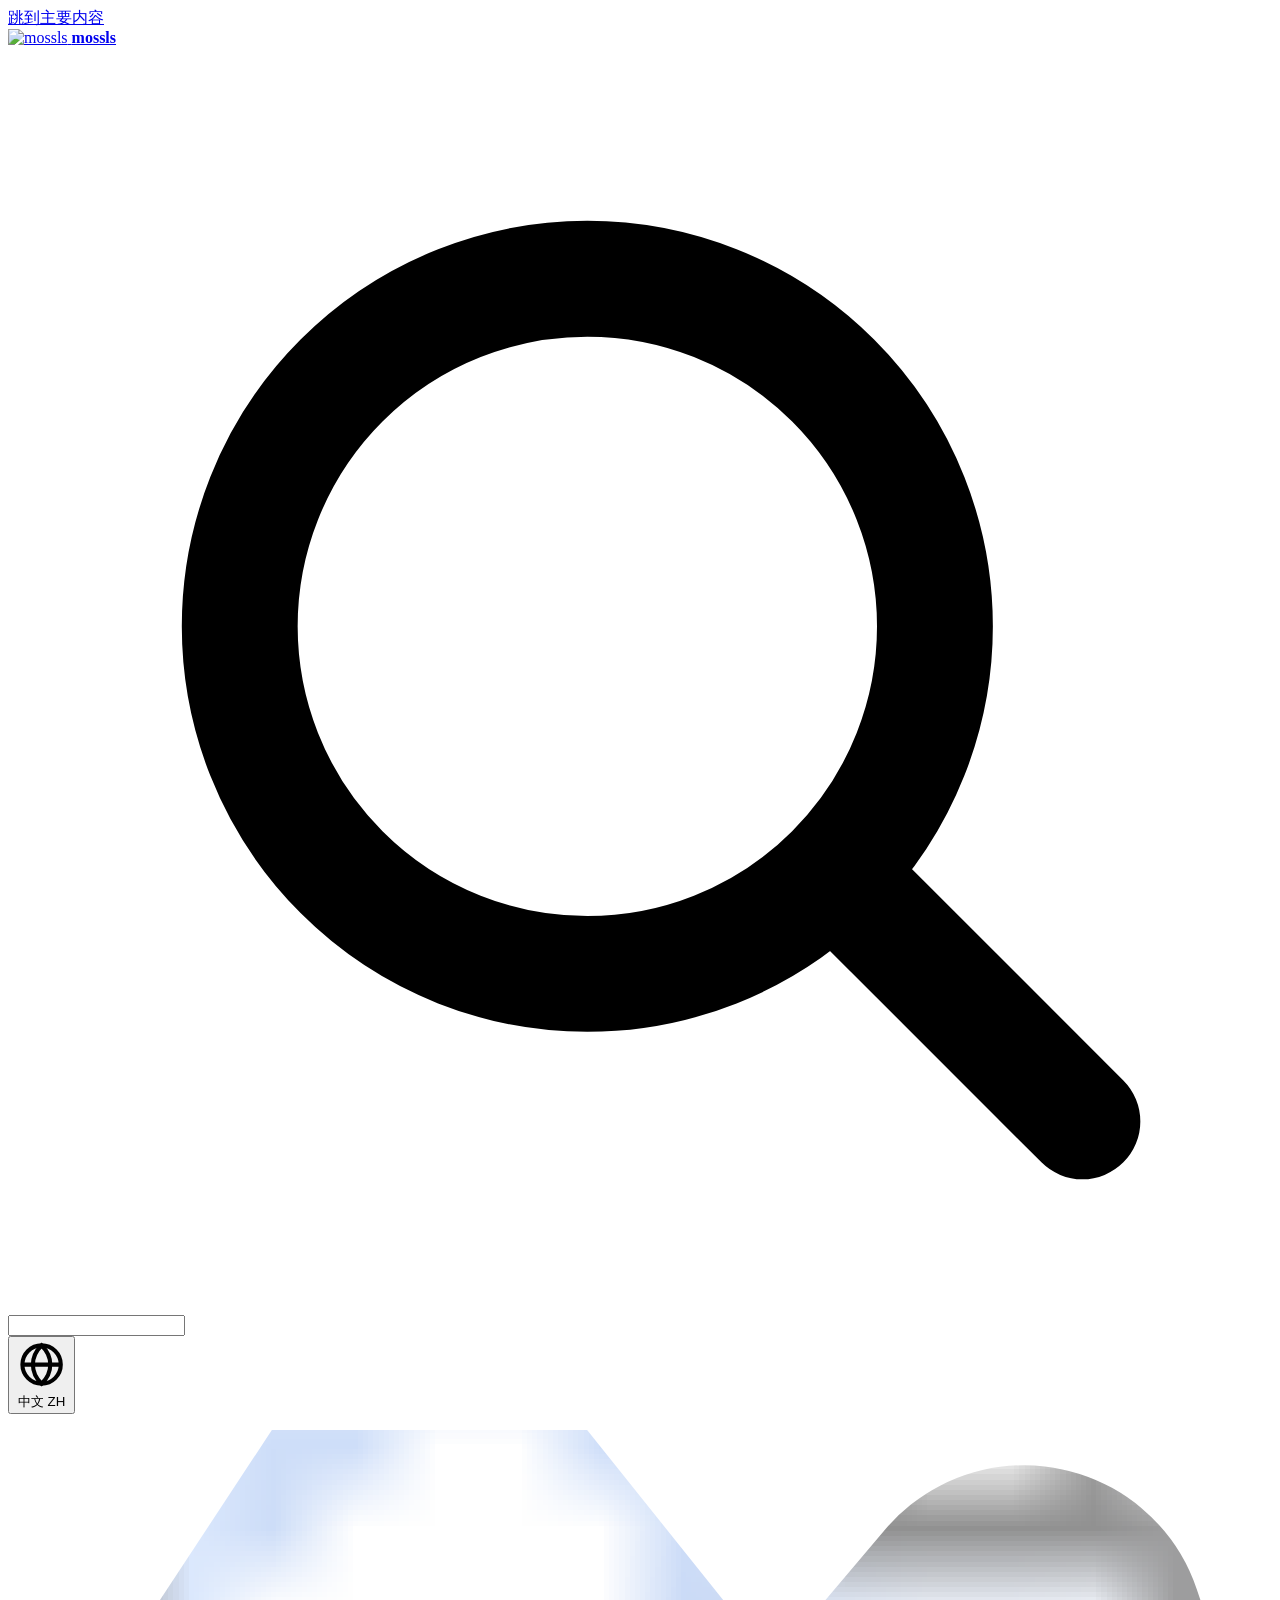
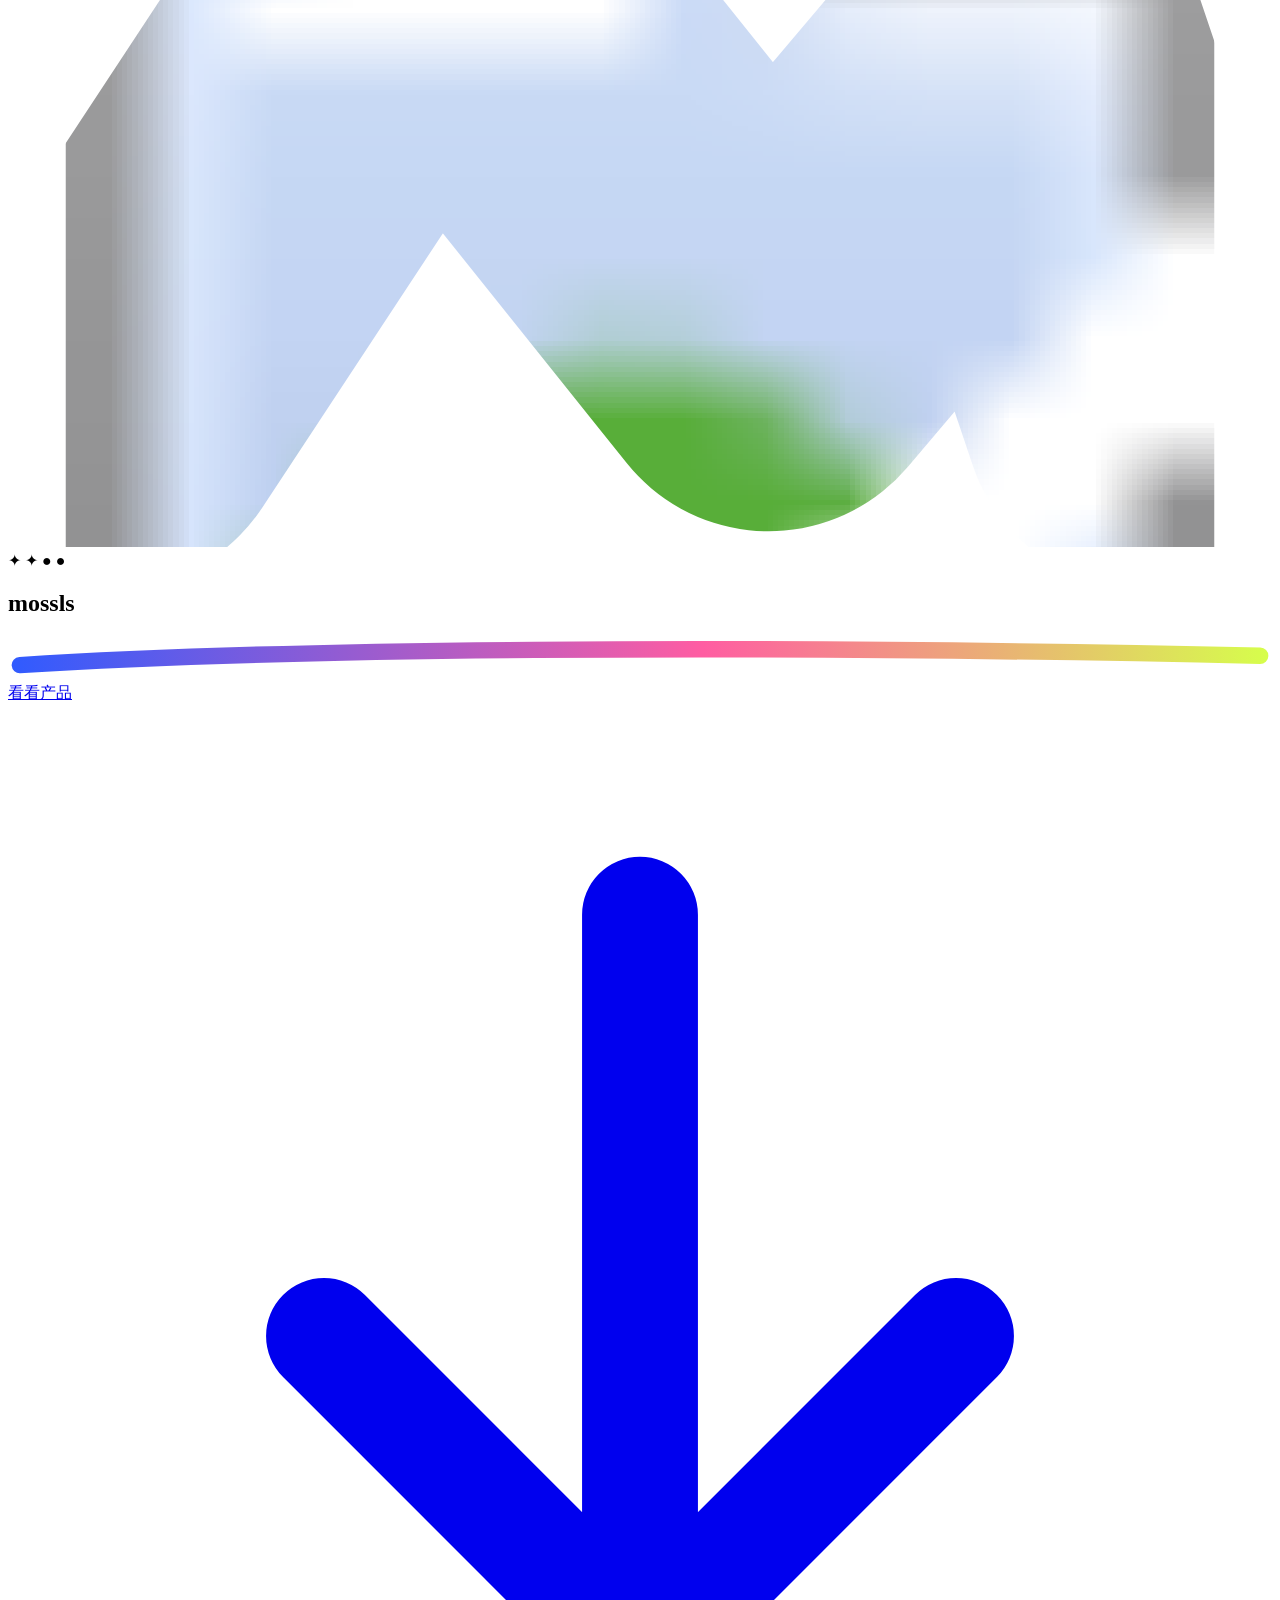
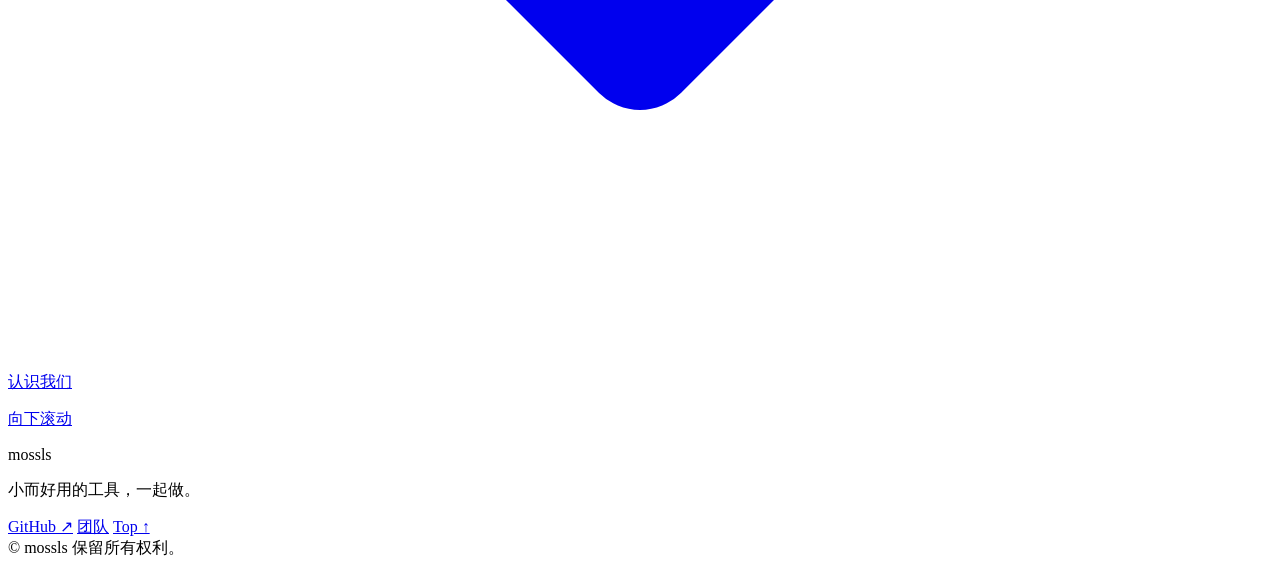
==== index.html @ 1b661dc1 "add index.html" ====
<!DOCTYPE html>
<html lang="zh" dir="ltr">
<head>
<meta charset="utf-8">
<meta name="viewport" content="width=device-width, initial-scale=1">
<title>mossls — 小而好用的开源工具</title>
<meta name="description" content="mossls 的开源工具集合：脚本、插件、软件。全部公开在 GitHub。">
<meta name="theme-color" content="#fff7ee">
<meta name="color-scheme" content="light">
<meta property="og:type" content="website">
<meta property="og:title" content="mossls">
<meta property="og:description" content="Small tools, made together.">
<link rel="icon" type="image/png" href="assets/favicon.png">
<link rel="apple-touch-icon" href="assets/app-icon.png">
<link rel="stylesheet" href="css/style.css">
<script>document.documentElement.classList.add('js');</script>
</head>
<body data-page="home">
<a class="skip" href="#main" data-i18n="a11y.skip">跳到主要内容</a>

<div class="nav-shell">
  <header class="nav site-header hero-in" style="--hd:1.15s">
    <a class="brand" href="team.html">
      <img class="brand__logo" src="assets/logo-mark.png" alt="mossls" width="720" height="326">
      <span class="brand__text"><strong>mossls</strong></span>
    </a>

    <form class="nav__search" id="navSearch" role="search" action="all.html" method="get" autocomplete="off">
      <svg class="nav__searchico" viewBox="0 0 24 24" fill="none" stroke="currentColor" stroke-width="2.2" stroke-linecap="round" aria-hidden="true"><circle cx="11" cy="11" r="6.6"/><path d="M16 16l4.4 4.4"/></svg>
      <input class="nav__searchinput" id="navQ" type="search" name="q" enterkeyhint="search" autocomplete="off" spellcheck="false" aria-label="Search" data-i18n-placeholder="search.placeholder" data-i18n-aria="search.label">
    </form>

    <div class="lang" id="lang">
      <button class="lang__btn" id="langBtn" type="button" aria-expanded="false" aria-haspopup="listbox" data-i18n-aria="nav.language">
        <svg class="lang__globe" viewBox="0 0 20 20" fill="none" stroke="currentColor" stroke-width="1.6" aria-hidden="true"><circle cx="10" cy="10" r="7.5"/><path d="M2.5 10h15M10 2.5c2.2 2.1 3.4 4.7 3.4 7.5S12.2 15.4 10 17.5C7.8 15.4 6.6 12.8 6.6 10S7.8 4.6 10 2.5z"/></svg>
        <span id="langCurrent">中文</span>
        <span class="lang__code" id="langCode">ZH</span>
      </button>
      <ul class="lang__menu" id="langMenu" role="listbox"></ul>
    </div>
  </header>
</div>

<main id="main">
  <section class="hero">
    <div class="hero__mark">
      <svg class="logodraw" viewBox="20 225 1040 590" role="img" aria-label="mossls">
        <defs>
          <mask id="logoReveal" maskUnits="userSpaceOnUse" x="0" y="0" width="1080" height="1080">
            <rect width="1080" height="1080" fill="#000"/>
            <path class="draw-path" d="M104 700 L366 302 L646 652 L856 404 L956 700" fill="none" stroke="#fff" stroke-width="300" stroke-linecap="round" stroke-linejoin="round" pathLength="1"/>
          </mask>
        </defs>
        <image href="assets/logo.png" x="0" y="0" width="1080" height="1080" mask="url(#logoReveal)"/>
      </svg>
      <span class="spark spark--a" aria-hidden="true">✦</span>
      <span class="spark spark--b" aria-hidden="true">✦</span>
      <span class="spark spark--c" aria-hidden="true">●</span>
      <span class="spark spark--d" aria-hidden="true">●</span>
    </div>

    <div class="hero__copy">
      <div class="wordmark-wrap">
        <h1 class="wordmark" dir="ltr" aria-label="mossls"><span style="--i:0">m</span><span style="--i:1">o</span><span style="--i:2">s</span><span style="--i:3">s</span><span style="--i:4">l</span><span style="--i:5">s</span></h1>
        <svg class="wordmark__rule" viewBox="0 0 540 18" fill="none" aria-hidden="true">
          <defs>
            <linearGradient id="ruleGrad" x1="0" y1="0" x2="540" y2="0" gradientUnits="userSpaceOnUse">
              <stop offset="0" stop-color="#2f5bff"/><stop offset=".55" stop-color="#ff5da2"/><stop offset="1" stop-color="#d6ff4b"/>
            </linearGradient>
          </defs>
          <path d="M5 12c110-7 300-9 530-4" stroke="url(#ruleGrad)" stroke-width="7" stroke-linecap="round" pathLength="1"/>
        </svg>
      </div>
      <div class="hero__actions hero-in" style="--hd:2.2s">
        <a class="btn btn--primary" href="#sections"><span data-i18n="hero.cta">看看产品</span><svg class="btn__ico" viewBox="0 0 24 24" fill="none" stroke="currentColor" stroke-width="2.2" stroke-linecap="round" stroke-linejoin="round" aria-hidden="true"><path d="M12 4v14M6 12l6 6 6-6"/></svg></a>
        <a class="btn" href="team.html" data-i18n="hero.team">认识我们</a>
      </div>
      <p class="hero__meta hero-in" id="heroMeta" style="--hd:2.3s"></p>
    </div>

    <a class="hero__scroll" href="#sections"><span data-i18n="hero.scroll">向下滚动</span><span class="hero__scrollline"></span></a>
  </section>

  <div class="marquee-wrap" aria-hidden="true">
    <div class="marquee"><div class="marquee__track" id="marquee"></div></div>
  </div>

  <div class="sections" id="sections"></div>
</main>

<footer class="footer">
  <div class="footer__top">
    <div>
      <p class="footer__big">mossls</p>
      <p class="footer__tag" data-i18n="footer.tagline">小而好用的工具，一起做。</p>
    </div>
    <div class="footer__links">
      <a href="https://github.com/KOGGUA-EDIT" target="_blank" rel="noopener">GitHub ↗</a>
      <a href="team.html" data-i18n="nav.team">团队</a>
      <a href="#main">Top ↑</a>
    </div>
  </div>
  <div class="footer__bottom">
    <span>© <span id="year"></span> mossls</span>
    <span data-i18n="footer.rights">保留所有权利。</span>
  </div>
</footer>

<script src="js/i18n.js"></script>
<script src="js/data.js"></script>
<script src="js/main.js"></script>
</body>
</html>
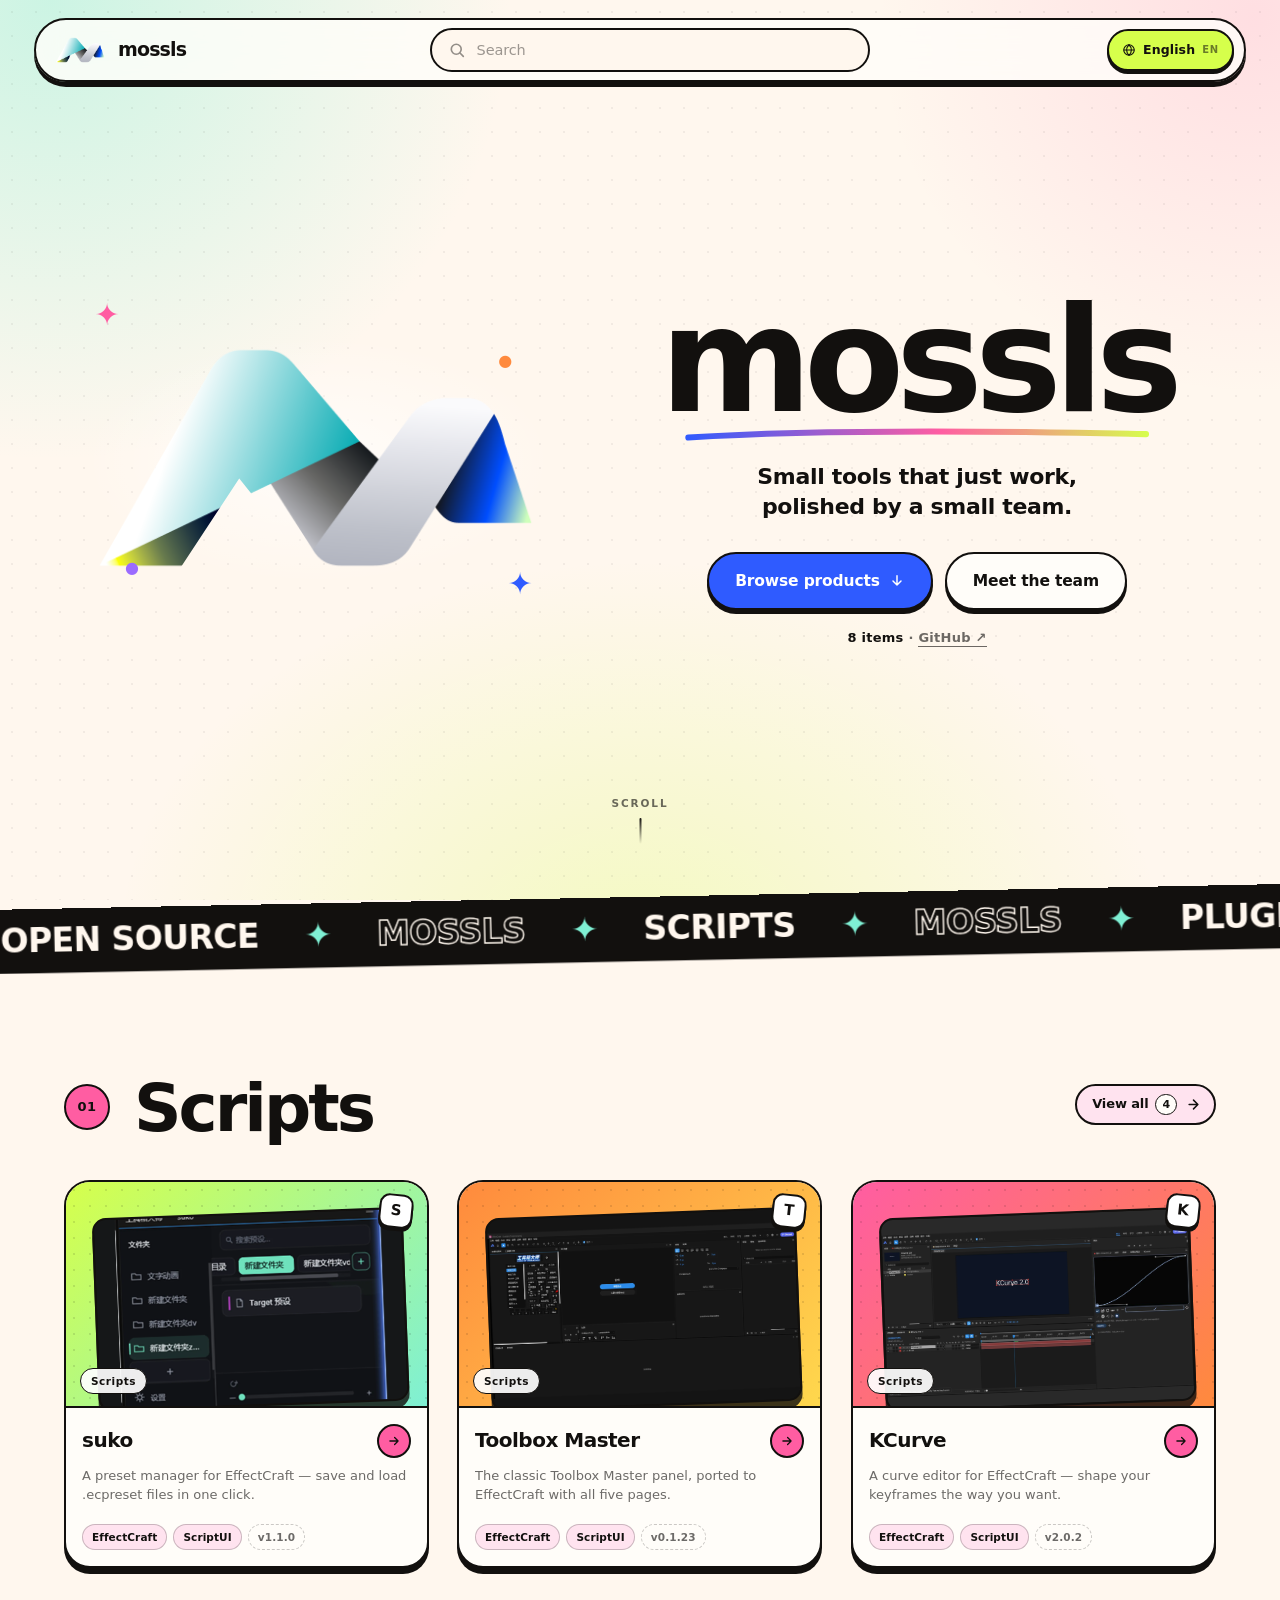
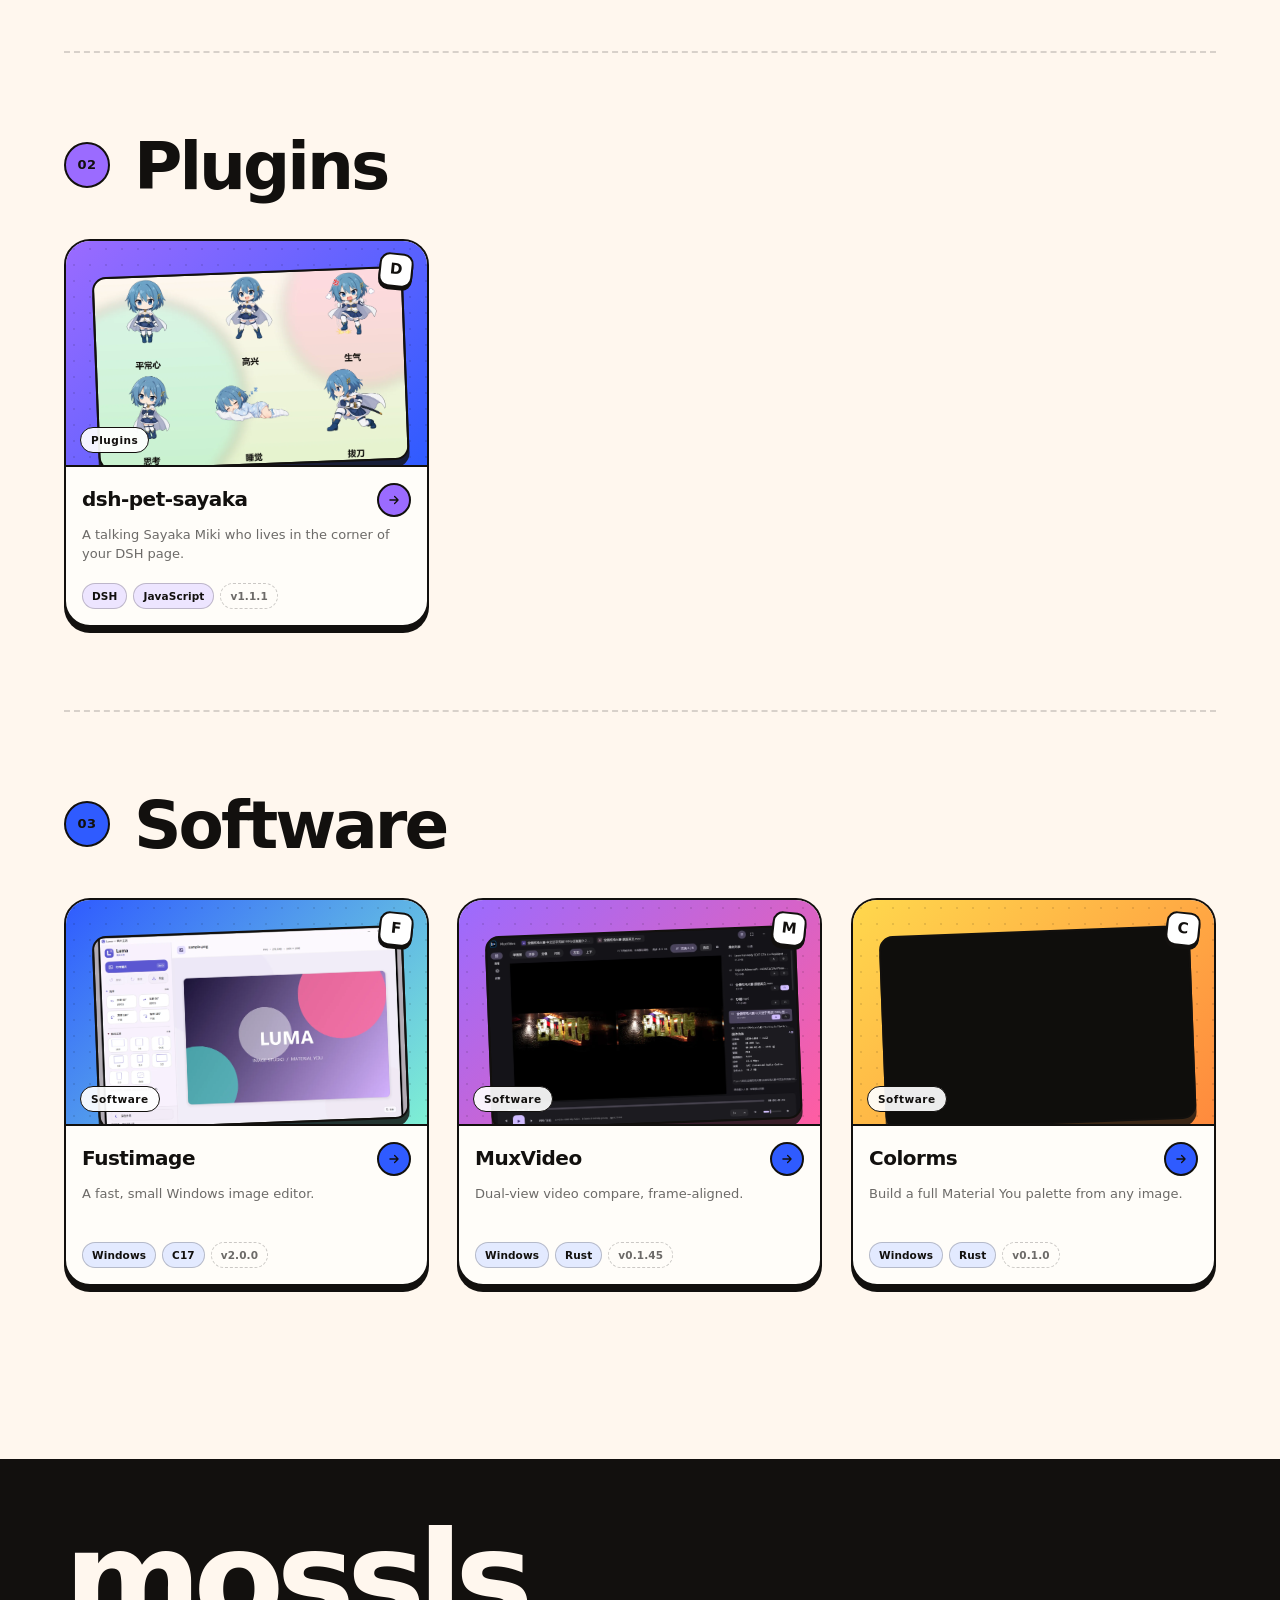
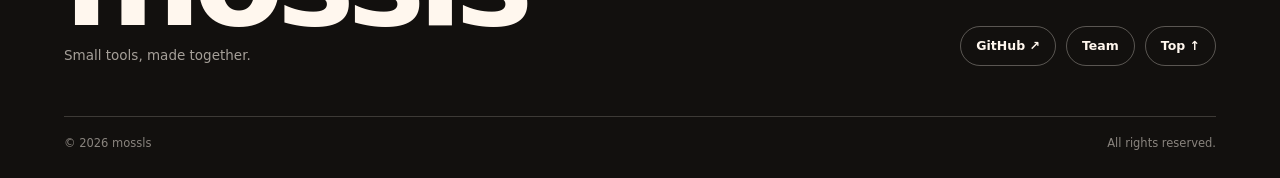
==== commit 77855528: "style: real screenshots on card & product covers, hero tagline - Cards and product page cover now sh" ====
--- a/index.html
+++ b/index.html
@@ -71,6 +71,7 @@
           <path d="M5 12c110-7 300-9 530-4" stroke="url(#ruleGrad)" stroke-width="7" stroke-linecap="round" pathLength="1"/>
         </svg>
       </div>
+      <p class="hero__tagline hero-in" style="--hd:2.1s" data-i18n="hero.tagline">小而好用的工具，一群慢慢打磨的人。</p>
       <div class="hero__actions hero-in" style="--hd:2.2s">
         <a class="btn btn--primary" href="#sections"><span data-i18n="hero.cta">看看产品</span><svg class="btn__ico" viewBox="0 0 24 24" fill="none" stroke="currentColor" stroke-width="2.2" stroke-linecap="round" stroke-linejoin="round" aria-hidden="true"><path d="M12 4v14M6 12l6 6 6-6"/></svg></a>
         <a class="btn" href="team.html" data-i18n="hero.team">认识我们</a>
--- a/css/style.css
+++ b/css/style.css
@@ -0,0 +1,1821 @@
+/* =========================================================
+   mossls — dopamine editorial
+   ========================================================= */
+
+:root {
+  color-scheme: light;
+  --ink: #12100e;
+  --ink-soft: rgba(18, 16, 14, .62);
+  --line: rgba(18, 16, 14, .16);
+  --paper: #fff7ee;
+  --paper-2: #fffdf9;
+  --blue: #2f5bff;
+  --mint: #7ff0d4;
+  --pink: #ff5da2;
+  --lime: #d6ff4b;
+  --yellow: #ffd84d;
+  --orange: #ff8a3d;
+  --violet: #9b6bff;
+  --radius: 26px;
+  --shadow: 0 6px 0 var(--ink);
+  --shadow-lift: 9px 11px 0 var(--ink);
+  --ease: cubic-bezier(.16, 1, .3, 1);
+  --font-ui: "Segoe UI Variable Text", "Segoe UI", system-ui, -apple-system,
+    "PingFang SC", "Hiragino Sans GB", "Microsoft YaHei", sans-serif;
+  --font-display: "Segoe UI Variable Display", "Segoe UI", system-ui, -apple-system,
+    "PingFang SC", "Hiragino Sans GB", "Microsoft YaHei", sans-serif;
+}
+
+@supports (color-scheme: only light) {
+  :root { color-scheme: only light; }
+}
+
+/* ---------- base ---------- */
+
+*, *::before, *::after { box-sizing: border-box; }
+
+html {
+  overflow-x: clip;
+  scroll-behavior: smooth;
+  scroll-padding-block-start: 110px;
+  -webkit-text-size-adjust: 100%;
+}
+body {
+  margin: 0;
+  color: var(--ink);
+  font-family: var(--font-ui);
+  line-height: 1.55;
+  background-color: var(--paper);
+  background-image:
+    radial-gradient(rgba(18, 16, 14, .055) 1px, transparent 1px),
+    radial-gradient(58vw 58vw at 4% 0%, rgba(127, 240, 212, .40), transparent 62%),
+    radial-gradient(46vw 46vw at 98% 2%, rgba(255, 93, 162, .16), transparent 64%),
+    radial-gradient(64vw 48vw at 50% 106%, rgba(214, 255, 75, .28), transparent 64%);
+  background-size: 24px 24px, auto, auto, auto;
+  background-attachment: fixed;
+  overflow-x: hidden;
+  -webkit-font-smoothing: antialiased;
+  text-rendering: optimizeLegibility;
+}
+
+h1, h2, h3, p { margin: 0; }
+ul { margin: 0; padding: 0; list-style: none; }
+a { color: inherit; text-decoration: none; }
+img, svg { display: block; max-width: 100%; }
+button { font: inherit; color: inherit; background: none; border: 0; cursor: pointer; }
+
+:focus-visible {
+  outline: 3px solid var(--blue);
+  outline-offset: 3px;
+  border-radius: 8px;
+}
+
+::selection { background: var(--lime); color: var(--ink); }
+
+.skip {
+  position: fixed;
+  inset-block-start: -100px;
+  inset-inline-start: 16px;
+  z-index: 200;
+  padding: 12px 18px;
+  border: 2px solid var(--ink);
+  border-radius: 999px;
+  background: var(--lime);
+  font-weight: 700;
+  transition: inset-block-start .2s;
+}
+.skip:focus { inset-block-start: 16px; }
+
+/* ---------- nav ---------- */
+
+.nav-shell {
+  position: sticky;
+  inset-block-start: 0;
+  z-index: 90;
+  padding: clamp(10px, 1.6vw, 18px) clamp(12px, 3.4vw, 34px);
+}
+
+.nav {
+  position: relative;
+  display: flex;
+  align-items: center;
+  gap: clamp(10px, 1.6vw, 22px);
+  max-width: 1480px;
+  margin: 0 auto;
+  padding: 8px 10px 8px 14px;
+  border: 2px solid var(--ink);
+  border-radius: 999px;
+  background: rgba(255, 253, 249, .84);
+  backdrop-filter: blur(18px) saturate(1.5);
+  -webkit-backdrop-filter: blur(18px) saturate(1.5);
+  box-shadow: 0 5px 0 var(--ink);
+}
+
+.brand {
+  display: flex;
+  align-items: center;
+  gap: 10px;
+  flex: none;
+  padding: 2px 6px 2px 2px;
+  border-radius: 999px;
+}
+.brand__logo { width: 56px; height: auto; }
+.brand__text { display: flex; flex-direction: column; line-height: 1.02; }
+.brand__text strong {
+  font-size: 19px;
+  font-weight: 800;
+  letter-spacing: -.045em;
+}
+.brand__text small {
+  font-size: 9.5px;
+  font-weight: 700;
+  letter-spacing: .2em;
+  text-transform: uppercase;
+  color: var(--ink-soft);
+}
+
+.nav__search {
+  position: relative;
+  display: flex;
+  align-items: center;
+  gap: 9px;
+  flex: 1 1 200px;
+  min-width: 0;
+  max-width: 440px;
+  margin-inline: auto;
+  height: 44px;
+  padding-inline: 16px;
+  border: 2px solid var(--ink);
+  border-radius: 999px;
+  background: var(--paper);
+  transition: box-shadow .18s var(--ease), transform .18s var(--ease);
+}
+.nav__search:focus-within { box-shadow: 0 0 0 4px rgba(47, 91, 255, .16); }
+
+.nav__searchico { flex: none; width: 18px; height: 18px; opacity: .45; }
+
+.nav__searchinput {
+  flex: 1 1 0;
+  width: 0;
+  min-width: 0;
+  height: 100%;
+  border: 0;
+  background: none;
+  font: inherit;
+  font-size: 14.5px;
+  font-weight: 650;
+  letter-spacing: -.01em;
+  color: var(--ink);
+}
+.nav__searchinput::placeholder { color: rgba(18, 16, 14, .42); font-weight: 500; }
+.nav__searchinput:focus { outline: none; }
+.nav__searchinput::-webkit-search-cancel-button,
+.nav__searchinput::-webkit-search-decoration { -webkit-appearance: none; appearance: none; }
+
+.nav__menu {
+  display: flex;
+  align-items: center;
+  gap: 2px;
+  margin-inline-start: auto;
+}
+
+.navitem { position: relative; }
+
+.navitem__btn {
+  display: flex;
+  align-items: center;
+  gap: 7px;
+  padding: 10px 14px;
+  border-radius: 999px;
+  font-size: 14.5px;
+  font-weight: 700;
+  letter-spacing: -.01em;
+  transition: background .18s, color .18s;
+}
+.navitem__btn:hover { background: rgba(18, 16, 14, .06); }
+.navitem.is-open .navitem__btn { background: var(--ink); color: var(--paper); }
+
+.chev { width: 11px; height: 11px; transition: transform .28s var(--ease); }
+.navitem:hover .chev,
+.navitem.is-open .chev { transform: rotate(180deg); }
+
+.navitem__panel {
+  position: absolute;
+  inset-block-start: calc(100% + 15px);
+  inset-inline-end: 0;
+  width: min(336px, 82vw);
+  padding: 8px;
+  border: 2px solid var(--ink);
+  border-radius: 22px;
+  background: var(--paper-2);
+  box-shadow: 0 7px 0 rgba(18, 16, 14, .9);
+  opacity: 0;
+  visibility: hidden;
+  transform: translateY(10px) scale(.985);
+  transform-origin: top;
+  transition: opacity .2s, transform .26s var(--ease), visibility .2s;
+  z-index: 5;
+}
+.navitem:hover .navitem__panel,
+.navitem:focus-within .navitem__panel,
+.navitem.is-open .navitem__panel {
+  opacity: 1;
+  visibility: visible;
+  transform: none;
+}
+
+.pitem {
+  display: flex;
+  gap: 12px;
+  align-items: flex-start;
+  padding: 10px 12px;
+  border-radius: 15px;
+  transition: background .18s, transform .18s;
+}
+.pitem:hover { background: rgba(18, 16, 14, .055); transform: translateX(2px); }
+.pitem__dot {
+  flex: none;
+  width: 11px;
+  height: 11px;
+  margin-block-start: 6px;
+  border: 1.5px solid var(--ink);
+  border-radius: 50%;
+}
+.pitem__name {
+  display: block;
+  font-size: 14.5px;
+  font-weight: 800;
+  letter-spacing: -.015em;
+}
+.pitem__desc {
+  display: block;
+  margin-block-start: 1px;
+  font-size: 12.5px;
+  line-height: 1.35;
+  color: var(--ink-soft);
+}
+.pitem__more {
+  display: block;
+  margin: 6px 6px 2px;
+  padding: 8px 10px;
+  border-radius: 12px;
+  font-size: 12.5px;
+  font-weight: 700;
+  color: var(--ink-soft);
+  text-align: center;
+}
+.pitem__more:hover { background: rgba(18, 16, 14, .05); color: var(--ink); }
+
+/* language */
+
+.lang { position: relative; flex: none; }
+
+.lang__btn {
+  display: flex;
+  align-items: center;
+  gap: 7px;
+  padding: 9px 13px;
+  border: 2px solid var(--ink);
+  border-radius: 999px;
+  background: var(--lime);
+  font-size: 12.5px;
+  font-weight: 800;
+  letter-spacing: .01em;
+  box-shadow: 0 3px 0 var(--ink);
+  transition: transform .16s var(--ease), box-shadow .16s;
+}
+.lang__btn:hover { transform: translate(-1px, -1px); box-shadow: 4px 4px 0 var(--ink); }
+.lang__btn:active { transform: translate(1px, 1px); box-shadow: 0 1px 0 var(--ink); }
+.lang__globe { width: 14px; height: 14px; }
+
+.lang__menu {
+  position: absolute;
+  inset-block-start: calc(100% + 14px);
+  inset-inline-end: 0;
+  width: 190px;
+  padding: 6px;
+  border: 2px solid var(--ink);
+  border-radius: 18px;
+  background: var(--paper-2);
+  box-shadow: 0 7px 0 rgba(18, 16, 14, .9);
+  opacity: 0;
+  visibility: hidden;
+  transform: translateY(8px);
+  transition: opacity .18s, transform .22s var(--ease), visibility .18s;
+  z-index: 6;
+}
+.lang.is-open .lang__menu { opacity: 1; visibility: visible; transform: none; }
+
+.lang__opt {
+  display: flex;
+  align-items: center;
+  justify-content: space-between;
+  gap: 10px;
+  width: 100%;
+  padding: 9px 11px;
+  border-radius: 11px;
+  font-size: 13.5px;
+  font-weight: 650;
+  text-align: start;
+  transition: background .15s;
+}
+.lang__opt:hover { background: rgba(18, 16, 14, .06); }
+.lang__opt[aria-selected="true"] { background: var(--ink); color: var(--paper); }
+.lang__code {
+  font-size: 10px;
+  font-weight: 800;
+  letter-spacing: .08em;
+  text-transform: uppercase;
+  opacity: .55;
+}
+
+.burger {
+  display: none;
+  width: 44px;
+  height: 44px;
+  border: 2px solid var(--ink);
+  border-radius: 50%;
+  background: var(--paper-2);
+  flex-direction: column;
+  align-items: center;
+  justify-content: center;
+  gap: 5px;
+}
+.burger span {
+  display: block;
+  width: 17px;
+  height: 2.5px;
+  border-radius: 2px;
+  background: var(--ink);
+  transition: transform .25s var(--ease), opacity .2s;
+}
+.burger[aria-expanded="true"] span:first-child { transform: translateY(3.7px) rotate(45deg); }
+.burger[aria-expanded="true"] span:last-child { transform: translateY(-3.7px) rotate(-45deg); }
+
+/* ---------- hero ---------- */
+
+.hero {
+  position: relative;
+  display: grid;
+  grid-template-columns: minmax(0, .92fr) minmax(0, 1.08fr);
+  align-items: center;
+  gap: clamp(16px, 3.5vw, 56px);
+  max-width: 1480px;
+  margin: 0 auto;
+  padding: clamp(18px, 4vw, 54px) clamp(18px, 5vw, 64px) clamp(48px, 7vw, 90px);
+  min-height: calc(100svh - 96px);
+}
+
+.hero__mark {
+  position: relative;
+  display: grid;
+  place-items: center;
+  min-height: clamp(180px, 30vw, 420px);
+}
+
+.hero__blob {
+  position: absolute;
+  width: 74%;
+  aspect-ratio: 1.05;
+  border-radius: 47% 53% 58% 42% / 48% 44% 56% 52%;
+  background: radial-gradient(circle at 32% 26%, #c9fff0 0%, #7ff0d4 46%, #57d9ff 100%);
+  opacity: .55;
+  filter: blur(1px);
+  animation: blobFloat 14s ease-in-out infinite;
+}
+
+.hero__glow {
+  position: absolute;
+  width: 96%;
+  aspect-ratio: 1;
+  border-radius: 50%;
+  background: radial-gradient(circle, rgba(255, 255, 255, .95) 0%, rgba(255, 255, 255, 0) 62%);
+}
+
+/* The logo is shown exactly as the source artwork — no coloured plate, no glow. */
+.hero__mark::before {
+  content: "";
+  position: absolute;
+  width: min(92%, 660px);
+  aspect-ratio: 1.9;
+  border-radius: 50%;
+  background: radial-gradient(closest-side, rgba(255, 255, 255, .92), rgba(255, 255, 255, 0));
+  opacity: .75;
+}
+
+@keyframes blobFloat {
+  0%, 100% { transform: rotate(-4deg) scale(1); }
+  50% { transform: rotate(5deg) scale(1.05); }
+}
+
+.logodraw {
+  position: relative;
+  width: min(100%, 640px);
+  height: auto;
+  animation: logoSettle .8s var(--ease) 1s both;
+}
+
+@keyframes logoSettle {
+  0% { transform: translateY(-30px) scale(.965); }
+  62% { transform: translateY(5px) scale(1.012); }
+  100% { transform: translateY(0) scale(1); }
+}
+
+.draw-path {
+  stroke-dasharray: 1;
+  stroke-dashoffset: 1;
+  animation: drawPath 1.35s cubic-bezier(.6, .02, .3, 1) .1s forwards;
+}
+
+@keyframes drawPath { to { stroke-dashoffset: 0; } }
+
+.spark {
+  position: absolute;
+  font-size: clamp(16px, 2.4vw, 30px);
+  line-height: 1;
+  animation: sparkFloat 6s ease-in-out infinite;
+  animation-delay: var(--sd, 0s);
+}
+.spark--a { inset-block-start: 8%; inset-inline-start: 6%; color: var(--pink); --sd: 0s; }
+.spark--b { inset-block-end: 14%; inset-inline-end: 8%; color: var(--blue); --sd: 1.4s; }
+.spark--c { inset-block-start: 22%; inset-inline-end: 12%; color: var(--orange); font-size: clamp(10px, 1.4vw, 16px); --sd: .8s; }
+.spark--d { inset-block-end: 20%; inset-inline-start: 12%; color: var(--violet); font-size: clamp(10px, 1.4vw, 16px); --sd: 2.1s; }
+
+@keyframes sparkFloat {
+  0%, 100% { transform: translateY(0) rotate(0deg) scale(1); }
+  50% { transform: translateY(-12px) rotate(14deg) scale(1.12); }
+}
+
+.hero__copy { text-align: center; }
+
+.eyebrow {
+  display: inline-flex;
+  align-items: center;
+  gap: 8px;
+  padding: 7px 14px;
+  border: 2px solid var(--ink);
+  border-radius: 999px;
+  background: var(--lime);
+  font-size: 11.5px;
+  font-weight: 800;
+  letter-spacing: .16em;
+  text-transform: uppercase;
+  transform: rotate(-2deg);
+}
+
+.wordmark-wrap { position: relative; margin-block: clamp(14px, 2.4vw, 26px) clamp(6px, 1vw, 10px); }
+
+.wordmark {
+  display: flex;
+  justify-content: center;
+  font-family: var(--font-display);
+  font-size: clamp(58px, 11.4vw, 172px);
+  font-weight: 900;
+  line-height: .84;
+  letter-spacing: -.055em;
+  color: var(--ink);
+}
+.wordmark span {
+  display: inline-block;
+  opacity: 0;
+  filter: blur(16px);
+  transform: translateY(.3em) scale(.94);
+  animation: letterIn .85s var(--ease) forwards;
+  animation-delay: calc(1.7s + var(--i, 0) * .06s);
+}
+
+@keyframes letterIn {
+  to { opacity: 1; filter: blur(0); transform: none; }
+}
+
+.wordmark__rule {
+  width: min(78%, 540px);
+  height: 18px;
+  margin: 4px auto 0;
+  overflow: visible;
+}
+.wordmark__rule path {
+  stroke-dasharray: 1;
+  stroke-dashoffset: 1;
+  animation: drawPath .9s var(--ease) 2.1s forwards;
+}
+
+.hero__tagline {
+  margin-block: clamp(10px, 1.6vw, 18px) 0;
+  font-size: clamp(17px, 1.9vw, 22px);
+  font-weight: 650;
+  letter-spacing: -.015em;
+  line-height: 1.35;
+  text-wrap: balance;
+}
+
+.hero__sub {
+  max-width: min(100%, 30em);
+  margin: 10px auto 0;
+  font-size: clamp(13.5px, 1.2vw, 15.5px);
+  color: var(--ink-soft);
+  text-wrap: pretty;
+}
+
+.hero__actions {
+  display: flex;
+  flex-wrap: wrap;
+  justify-content: center;
+  gap: 12px;
+  margin-block-start: clamp(20px, 2.6vw, 30px);
+}
+
+.btn {
+  display: inline-flex;
+  align-items: center;
+  justify-content: center;
+  gap: 9px;
+  padding: 13px 23px;
+  border: 2px solid var(--ink);
+  border-radius: 999px;
+  background: var(--paper-2);
+  font-size: 14.5px;
+  font-weight: 750;
+  letter-spacing: -.01em;
+  box-shadow: 0 4px 0 var(--ink);
+  transition: transform .18s var(--ease), box-shadow .18s var(--ease), background .18s;
+  white-space: nowrap;
+}
+.btn:hover { transform: translate(-2px, -2px); box-shadow: 6px 6px 0 var(--ink); }
+.btn:active { transform: translate(1px, 1px); box-shadow: 0 1px 0 var(--ink); }
+.btn--primary { background: var(--blue); color: #fff; }
+.btn--primary:hover { background: #1f49e6; }
+.btn--mint { background: var(--mint); color: var(--ink); }
+.btn__ico { width: 16px; height: 16px; }
+
+.hero__meta {
+  margin-block-start: 18px;
+  font-size: 12px;
+  font-weight: 650;
+  letter-spacing: .02em;
+  color: var(--ink-soft);
+}
+.hero__meta b { color: var(--ink); }
+.hero__meta a {
+  border-block-end: 1.5px solid currentColor;
+  padding-block-end: 1px;
+  transition: color .18s, border-color .18s;
+}
+.hero__meta a:hover { color: var(--ink); border-color: var(--ink); }
+
+.hero__scroll {
+  position: absolute;
+  inset-block-end: 16px;
+  inset-inline-start: 50%;
+  transform: translateX(-50%);
+  display: flex;
+  flex-direction: column;
+  align-items: center;
+  gap: 7px;
+  font-size: 10.5px;
+  font-weight: 750;
+  letter-spacing: .18em;
+  text-transform: uppercase;
+  color: var(--ink-soft);
+}
+.hero__scrollline {
+  width: 2px;
+  height: 26px;
+  border-radius: 2px;
+  background: linear-gradient(var(--ink), transparent);
+  animation: scrollPulse 2s ease-in-out infinite;
+}
+@keyframes scrollPulse {
+  0%, 100% { transform: scaleY(.5); opacity: .4; transform-origin: top; }
+  50% { transform: scaleY(1); opacity: 1; transform-origin: top; }
+}
+
+/* ---------- hero entrance ---------- */
+
+.js .hero-in {
+  opacity: 0;
+  filter: blur(14px);
+  transform: translateY(18px);
+  animation: heroIn .9s var(--ease) forwards;
+  animation-delay: var(--hd, 1.6s);
+}
+.js .site-header.hero-in { transform: translateY(-12px); }
+
+@keyframes heroIn {
+  to { opacity: 1; filter: blur(0); transform: none; }
+}
+
+/* ---------- marquee ---------- */
+
+.marquee-wrap {
+  overflow: hidden;
+  padding-block: 14px;
+  margin-block: clamp(6px, 2vw, 24px) clamp(10px, 2vw, 20px);
+}
+
+.marquee {
+  direction: ltr;
+  transform: rotate(-1.15deg) scale(1.035);
+  border-block: 2px solid var(--ink);
+  background: var(--ink);
+  color: var(--paper);
+  padding-block: 10px;
+  overflow: hidden;
+}
+
+.marquee__track {
+  display: flex;
+  align-items: center;
+  width: max-content;
+  animation: marqueeScroll 30s linear infinite;
+}
+
+.marquee__track > * {
+  flex: none;
+  padding-inline: 22px;
+  font-size: clamp(20px, 2.6vw, 32px);
+  font-weight: 900;
+  letter-spacing: -.02em;
+  text-transform: uppercase;
+  line-height: 1.2;
+}
+.marquee__track .outline {
+  color: transparent;
+  -webkit-text-stroke: 1.4px var(--paper);
+}
+.marquee__track .star { color: var(--mint); -webkit-text-stroke: 0; }
+
+@keyframes marqueeScroll { to { transform: translateX(-50%); } }
+
+/* ---------- search results ---------- */
+
+.results {
+  max-width: 1480px;
+  margin: 0 auto;
+  padding: clamp(34px, 5vw, 64px) clamp(18px, 5vw, 64px) clamp(54px, 7vw, 96px);
+  scroll-margin-top: 96px;
+}
+
+.results__head {
+  display: flex;
+  flex-wrap: wrap;
+  align-items: baseline;
+  gap: 12px 20px;
+  padding-block-end: 18px;
+  margin-block-end: clamp(20px, 3vw, 34px);
+  border-block-end: 2px dashed var(--line);
+}
+
+.results__title {
+  display: flex;
+  flex-wrap: wrap;
+  align-items: baseline;
+  gap: 10px;
+  font-family: var(--font-display);
+  font-size: clamp(24px, 3.2vw, 40px);
+  font-weight: 900;
+  line-height: 1;
+  letter-spacing: -.045em;
+}
+
+.results__q { color: var(--blue); font-weight: 800; }
+
+.results__count {
+  padding: 6px 13px;
+  border: 2px solid var(--ink);
+  border-radius: 999px;
+  background: var(--lime);
+  font-size: 13px;
+  font-weight: 800;
+  transform: rotate(-1.5deg);
+}
+
+.results__clear {
+  margin-inline-start: auto;
+  font-size: 13.5px;
+  font-weight: 750;
+  text-decoration: underline;
+  text-underline-offset: 3px;
+  opacity: .6;
+  transition: opacity .18s;
+}
+.results__clear:hover { opacity: 1; }
+
+.results__empty {
+  padding-block: clamp(40px, 8vw, 96px);
+  text-align: center;
+  font-size: clamp(16px, 1.8vw, 20px);
+  font-weight: 600;
+  color: rgba(18, 16, 14, .5);
+}
+
+.section__empty {
+  padding-block: 30px;
+  font-size: 15px;
+  font-weight: 600;
+  color: rgba(18, 16, 14, .45);
+}
+/* ---------- sections ---------- */
+
+.sections {
+  max-width: 1480px;
+  margin: 0 auto;
+  padding-inline: clamp(18px, 5vw, 64px);
+}
+
+.section {
+  padding-block: clamp(44px, 6.5vw, 86px);
+  border-block-start: 2px dashed var(--line);
+  scroll-margin-top: 110px;
+}
+.section:first-child { border-block-start: 0; }
+
+.section__head {
+  display: grid;
+  grid-template-columns: auto minmax(0, 1fr) auto;
+  align-items: start;
+  gap: 12px 24px;
+  margin-block-end: clamp(22px, 3.4vw, 40px);
+}
+
+.section__num {
+  display: inline-grid;
+  place-items: center;
+  min-width: 46px;
+  height: 46px;
+  margin-block-start: 6px;
+  padding-inline: 10px;
+  border: 2px solid var(--ink);
+  border-radius: 999px;
+  background: var(--acc, var(--mint));
+  font-size: 13px;
+  font-weight: 800;
+  letter-spacing: .04em;
+  transform: rotate(-3deg);
+}
+
+.section__titlewrap { flex: 1 1 320px; min-width: 0; }
+
+.section__title {
+  font-family: var(--font-display);
+  font-size: clamp(32px, 5.2vw, 66px);
+  font-weight: 900;
+  line-height: .95;
+  letter-spacing: -.045em;
+}
+
+.section__desc {
+  max-width: 42ch;
+  margin-block-start: 8px;
+  font-size: clamp(13px, 1.2vw, 15px);
+  color: var(--ink-soft);
+}
+
+.section__count {
+  align-self: start;
+  margin-block-start: 8px;
+  justify-self: end;
+  padding: 6px 12px;
+  border: 2px solid var(--ink);
+  border-radius: 999px;
+  background: var(--paper-2);
+  font-size: 11.5px;
+  font-weight: 800;
+  letter-spacing: .06em;
+  white-space: nowrap;
+}
+
+/* ---------- view-all link ---------- */
+
+.section__all {
+  align-self: start;
+  justify-self: end;
+  display: inline-flex;
+  align-items: center;
+  gap: 9px;
+  margin-block-start: 6px;
+  padding: 8px 13px 8px 15px;
+  border: 2px solid var(--ink);
+  border-radius: 999px;
+  background: var(--acc-soft, var(--paper-2));
+  font-size: 13px;
+  font-weight: 800;
+  letter-spacing: -.01em;
+  white-space: nowrap;
+  transition: transform .18s var(--ease), box-shadow .18s var(--ease), background .18s var(--ease);
+}
+.section__all > span { display: inline-flex; align-items: center; gap: 7px; }
+.section__all svg { width: 15px; height: 15px; }
+.section__allnum {
+  display: inline-grid;
+  place-items: center;
+  min-width: 21px;
+  height: 21px;
+  padding-inline: 6px;
+  border: 1.5px solid var(--ink);
+  border-radius: 999px;
+  background: var(--paper-2);
+  font-size: 11px;
+  font-weight: 800;
+}
+.section__all:hover {
+  transform: translate(-2px, -2px);
+  box-shadow: 4px 4px 0 var(--ink);
+  background: var(--acc, var(--mint));
+}
+
+/* ---------- all projects page ---------- */
+
+body[data-page="all"] .nav__search { display: none; }
+body[data-page="all"] .nav .lang { margin-inline-start: auto; }
+body[data-page="all"] .cover__num { display: none; }
+
+.page-all { padding-block-start: clamp(24px, 4vw, 52px); }
+
+.all-head { margin-block-end: clamp(22px, 3.4vw, 40px); }
+
+.all-head__title {
+  font-family: var(--font-display);
+  font-size: clamp(40px, 7vw, 86px);
+  font-weight: 900;
+  line-height: .92;
+  letter-spacing: -.05em;
+}
+
+.all-head__sub {
+  max-width: 46ch;
+  margin-block-start: 12px;
+  font-size: clamp(14px, 1.4vw, 17px);
+  color: var(--ink-soft);
+  text-wrap: pretty;
+}
+
+.all-search {
+  display: flex;
+  align-items: center;
+  gap: 12px;
+  max-width: 760px;
+  margin-block-start: clamp(18px, 2.6vw, 28px);
+  padding: 7px 7px 7px 20px;
+  border: 2px solid var(--ink);
+  border-radius: 999px;
+  background: var(--paper-2);
+  box-shadow: 0 5px 0 var(--ink);
+  transition: box-shadow .18s var(--ease);
+}
+.all-search:focus-within { box-shadow: 0 5px 0 var(--ink), 0 0 0 4px rgba(47, 91, 255, .16); }
+.all-search__ico { flex: none; width: 20px; height: 20px; opacity: .5; }
+
+.all-search__input {
+  flex: 1 1 0;
+  min-width: 0;
+  height: 42px;
+  border: 0;
+  background: none;
+  font: inherit;
+  font-size: 16px;
+  font-weight: 650;
+  color: var(--ink);
+}
+.all-search__input:focus { outline: none; }
+.all-search__input::-webkit-search-cancel-button,
+.all-search__input::-webkit-search-decoration { -webkit-appearance: none; appearance: none; }
+
+.all-search__go {
+  flex: none;
+  padding: 11px 22px;
+  border: 2px solid var(--ink);
+  border-radius: 999px;
+  background: var(--blue);
+  color: #fff;
+  font-size: 14px;
+  font-weight: 800;
+  transition: transform .18s var(--ease), background .18s var(--ease);
+}
+.all-search__go:hover { transform: translateY(-1px); }
+
+.all-facets {
+  display: flex;
+  flex-wrap: wrap;
+  gap: 12px 30px;
+  margin-block-start: clamp(16px, 2.4vw, 24px);
+}
+
+.facet { display: flex; flex-wrap: wrap; align-items: center; gap: 8px 12px; }
+
+.facet__label {
+  font-size: 11px;
+  font-weight: 800;
+  letter-spacing: .14em;
+  text-transform: uppercase;
+  color: var(--ink-soft);
+}
+
+.chips { display: flex; flex-wrap: wrap; gap: 7px; }
+
+.chip {
+  padding: 6px 13px;
+  border: 2px solid var(--ink);
+  border-radius: 999px;
+  background: var(--paper-2);
+  font-size: 13px;
+  font-weight: 700;
+  transition: background .16s var(--ease), color .16s var(--ease), transform .16s var(--ease);
+}
+.chip:hover { transform: translateY(-1px); background: var(--mint); }
+.chip.is-on { background: var(--ink); color: var(--paper-2); }
+
+.all-count {
+  margin-block-start: 18px;
+  font-size: 12px;
+  font-weight: 700;
+  letter-spacing: .06em;
+  color: var(--ink-soft);
+}
+
+.grid--all { padding-block-end: clamp(46px, 8vw, 88px); }
+
+.all-empty {
+  padding-block: clamp(28px, 6vw, 56px);
+  font-size: 15px;
+  color: var(--ink-soft);
+}
+
+/* ---------- cards ---------- */
+
+.grid {
+  display: grid;
+  grid-template-columns: repeat(auto-fill, minmax(min(100%, 340px), 1fr));
+  gap: clamp(16px, 2.2vw, 28px);
+}
+
+.card {
+  position: relative;
+  display: flex;
+  flex-direction: column;
+  border: 2px solid var(--ink);
+  border-radius: var(--radius);
+  background: var(--paper-2);
+  overflow: hidden;
+  container-type: inline-size;
+  box-shadow: var(--shadow);
+  transition: transform .24s var(--ease), box-shadow .24s var(--ease);
+}
+.card:hover { transform: translate(-3px, -4px); box-shadow: var(--shadow-lift); }
+.card:active { transform: translate(0, 0); box-shadow: var(--shadow); }
+
+.card__cover {
+  position: relative;
+  aspect-ratio: 16 / 10;
+  overflow: hidden;
+  border-block-end: 2px solid var(--ink);
+  background: linear-gradient(135deg, var(--c1, var(--mint)), var(--c2, var(--blue)));
+  isolation: isolate;
+}
+
+@container (min-width: 520px) {
+  .card__cover { aspect-ratio: 16 / 7.6; }
+  .cover__tile { width: 26%; }
+}
+
+.cover__dots {
+  position: absolute;
+  inset: 0;
+  background-image: radial-gradient(rgba(18, 16, 14, .26) 1.4px, transparent 1.4px);
+  background-size: 16px 16px;
+  opacity: .42;
+  mix-blend-mode: multiply;
+}
+
+.cover__num {
+  position: absolute;
+  inset-block-start: -16%;
+  inset-inline-end: 3%;
+  font-family: var(--font-display);
+  font-size: clamp(90px, 19cqw, 150px);
+  font-weight: 900;
+  line-height: 1;
+  letter-spacing: -.05em;
+  color: transparent;
+  -webkit-text-stroke: 2px rgba(18, 16, 14, .34);
+}
+
+.cover__tile {
+  position: absolute;
+  inset-block-start: 50%;
+  inset-inline-start: 50%;
+  display: grid;
+  place-items: center;
+  width: 31%;
+  aspect-ratio: 1;
+  border: 2px solid var(--ink);
+  border-radius: 28%;
+  background: rgba(255, 255, 255, .95);
+  box-shadow: 0 8px 0 rgba(18, 16, 14, .85);
+  font-family: var(--font-display);
+  font-size: clamp(26px, 6cqw, 54px);
+  font-weight: 900;
+  transform: translate(-50%, -50%) rotate(-7deg);
+  transition: transform .32s var(--ease);
+}
+.card:hover .cover__tile { transform: translate(-50%, -50%) rotate(3deg) scale(1.05); }
+
+.cover__cat {
+  position: absolute;
+  inset-block-end: 12px;
+  inset-inline-start: 14px;
+  padding: 4px 10px;
+  border: 1.5px solid var(--ink);
+  border-radius: 999px;
+  background: rgba(255, 255, 255, .92);
+  font-size: clamp(10.5px, 2.1cqw, 13px);
+  font-weight: 800;
+  letter-spacing: .05em;
+}
+
+.card__body {
+  display: flex;
+  flex-direction: column;
+  gap: 9px;
+  flex: 1;
+  padding: clamp(16px, 3.6cqw, 26px);
+}
+
+.card__name {
+  display: flex;
+  align-items: center;
+  justify-content: space-between;
+  gap: 12px;
+  font-size: clamp(20px, 4.6cqw, 30px);
+  font-weight: 850;
+  letter-spacing: -.025em;
+  line-height: 1.15;
+}
+
+.card__go {
+  display: grid;
+  place-items: center;
+  flex: none;
+  width: clamp(34px, 6.6cqw, 44px);
+  height: clamp(34px, 6.6cqw, 44px);
+  border: 2px solid var(--ink);
+  border-radius: 50%;
+  background: var(--acc, var(--mint));
+  transition: transform .24s var(--ease);
+}
+.card:hover .card__go { transform: rotate(-45deg); }
+.card__go svg { width: 14px; height: 14px; }
+
+.card__tag {
+  font-size: clamp(13px, 2.6cqw, 16.5px);
+  line-height: 1.45;
+  color: var(--ink-soft);
+  text-wrap: pretty;
+}
+
+.card__foot {
+  display: flex;
+  flex-wrap: wrap;
+  gap: 6px;
+  margin-block-start: auto;
+  padding-block-start: 10px;
+}
+
+.tag {
+  padding: 4px 9px;
+  border: 1.5px solid rgba(18, 16, 14, .22);
+  border-radius: 999px;
+  background: var(--acc-soft, #f2f2f2);
+  font-size: clamp(10.5px, 2cqw, 12.5px);
+  font-weight: 750;
+  letter-spacing: .01em;
+  white-space: nowrap;
+}
+.tag--ver {
+  background: transparent;
+  border-style: dashed;
+  color: var(--ink-soft);
+  font-variant-numeric: tabular-nums;
+}
+
+/* ---------- reveal ---------- */
+
+.js .reveal {
+  opacity: 0;
+  filter: blur(12px);
+  transform: translateY(24px);
+  transition: opacity .8s var(--ease), transform .8s var(--ease), filter .8s var(--ease);
+  transition-delay: var(--rd, 0s);
+}
+.js .reveal.in { opacity: 1; filter: blur(0); transform: none; }
+
+/* ---------- footer ---------- */
+
+.footer {
+  position: relative;
+  z-index: 1;
+  margin-block-start: clamp(40px, 7vw, 90px);
+  padding: clamp(36px, 5vw, 66px) clamp(20px, 5vw, 64px) 26px;
+  background: var(--ink);
+  color: var(--paper);
+  border-block-start: 2px solid var(--ink);
+}
+
+.footer__top {
+  display: flex;
+  flex-wrap: wrap;
+  align-items: flex-end;
+  justify-content: space-between;
+  gap: 28px;
+  max-width: 1480px;
+  margin: 0 auto;
+  padding-block-end: clamp(26px, 4vw, 50px);
+  border-block-end: 1px solid rgba(255, 247, 238, .18);
+}
+
+.footer__big {
+  font-family: var(--font-display);
+  font-size: clamp(46px, 11vw, 132px);
+  font-weight: 900;
+  line-height: .82;
+  letter-spacing: -.06em;
+}
+
+.footer__tag {
+  margin-block-start: 12px;
+  font-size: 13.5px;
+  color: rgba(255, 247, 238, .62);
+}
+
+.footer__links {
+  display: flex;
+  flex-wrap: wrap;
+  gap: 10px;
+}
+.footer__links a {
+  padding: 9px 15px;
+  border: 1.5px solid rgba(255, 247, 238, .3);
+  border-radius: 999px;
+  font-size: 12.5px;
+  font-weight: 700;
+  transition: background .18s, border-color .18s, color .18s;
+}
+.footer__links a:hover {
+  background: var(--mint);
+  border-color: var(--mint);
+  color: var(--ink);
+}
+
+.footer__bottom {
+  display: flex;
+  flex-wrap: wrap;
+  align-items: center;
+  justify-content: space-between;
+  gap: 8px 20px;
+  max-width: 1480px;
+  margin: 18px auto 0;
+  font-size: 11.5px;
+  color: rgba(255, 247, 238, .5);
+}
+
+/* ---------- inner pages ---------- */
+
+.page {
+  max-width: 1280px;
+  margin: 0 auto;
+  padding: clamp(14px, 2.5vw, 30px) clamp(18px, 5vw, 64px) 0;
+}
+
+.back {
+  display: inline-flex;
+  align-items: center;
+  gap: 8px;
+  padding: 8px 14px;
+  border: 2px solid var(--ink);
+  border-radius: 999px;
+  background: var(--paper-2);
+  font-size: 12.5px;
+  font-weight: 750;
+  box-shadow: 0 3px 0 var(--ink);
+  transition: transform .16s var(--ease), box-shadow .16s;
+}
+.back:hover { transform: translate(-1px, -1px); box-shadow: 4px 4px 0 var(--ink); }
+
+/* team */
+
+.team-head {
+  display: grid;
+  grid-template-columns: minmax(0, 1fr);
+  gap: 18px;
+  padding-block: clamp(26px, 5vw, 60px) clamp(20px, 3vw, 34px);
+}
+
+.team-head__logo { width: clamp(150px, 24vw, 260px); height: auto; }
+
+.team-values-title {
+  font-family: var(--font-display);
+  font-size: clamp(30px, 4.4vw, 54px);
+  font-weight: 900;
+  line-height: .96;
+  letter-spacing: -.045em;
+  padding-block-start: clamp(6px, 1.4vw, 14px);
+}
+
+.team-head h1 {
+  font-family: var(--font-display);
+  font-size: clamp(38px, 7vw, 88px);
+  font-weight: 900;
+  line-height: .94;
+  letter-spacing: -.05em;
+}
+
+.team-head .lead {
+  max-width: 30ch;
+  font-size: clamp(17px, 2vw, 23px);
+  font-weight: 650;
+  letter-spacing: -.015em;
+}
+
+.prose {
+  display: grid;
+  gap: 14px;
+  max-width: 72ch;
+  padding-block: clamp(10px, 2vw, 20px) clamp(30px, 4vw, 50px);
+  font-size: clamp(14px, 1.35vw, 16.5px);
+  color: rgba(18, 16, 14, .78);
+}
+.prose p { text-wrap: pretty; }
+
+.values {
+  display: grid;
+  grid-template-columns: repeat(auto-fit, minmax(min(100%, 300px), 1fr));
+  gap: clamp(14px, 2vw, 24px);
+  padding-block: clamp(10px, 2vw, 20px) clamp(30px, 5vw, 60px);
+}
+
+.value {
+  position: relative;
+  padding: 26px 24px 28px;
+  border: 2px solid var(--ink);
+  border-radius: var(--radius);
+  background: var(--paper-2);
+  box-shadow: var(--shadow);
+  overflow: hidden;
+}
+.value::after {
+  content: "";
+  position: absolute;
+  inset-block-start: -40%;
+  inset-inline-end: -20%;
+  width: 60%;
+  aspect-ratio: 1;
+  border-radius: 50%;
+  background: var(--vc, var(--mint));
+  opacity: .55;
+  filter: blur(2px);
+  z-index: 0;
+}
+.value > * { position: relative; z-index: 1; }
+
+.value__num {
+  display: inline-block;
+  font-size: 12px;
+  font-weight: 800;
+  letter-spacing: .16em;
+  color: var(--ink-soft);
+}
+.value h2 {
+  margin-block: 8px 10px;
+  font-size: clamp(21px, 2.2vw, 28px);
+  font-weight: 850;
+  letter-spacing: -.03em;
+}
+.value p { max-width: 44ch; font-size: 13.5px; color: var(--ink-soft); }
+
+.members { padding-block: clamp(20px, 3vw, 40px); }
+.members h2 {
+  font-family: var(--font-display);
+  font-size: clamp(28px, 4vw, 46px);
+  font-weight: 900;
+  letter-spacing: -.04em;
+  margin-block-end: 18px;
+}
+
+.member {
+  display: flex;
+  align-items: center;
+  gap: 18px;
+  max-width: 560px;
+  padding: 16px 18px;
+  border: 2px solid var(--ink);
+  border-radius: 24px;
+  background: var(--paper-2);
+  box-shadow: var(--shadow);
+}
+.member img {
+  width: 74px;
+  height: 74px;
+  border: 2px solid var(--ink);
+  border-radius: 50%;
+  object-fit: cover;
+  background: var(--mint);
+}
+.member__name { font-size: 20px; font-weight: 850; letter-spacing: -.02em; }
+.member__role { font-size: 12px; color: var(--ink-soft); }
+.member__link {
+  margin-inline-start: auto;
+  font-size: 12px;
+  font-weight: 750;
+  padding: 7px 12px;
+  border: 1.5px solid var(--ink);
+  border-radius: 999px;
+  background: var(--lime);
+}
+
+.cta {
+  position: relative;
+  overflow: hidden;
+  margin-block: clamp(30px, 5vw, 60px) 0;
+  padding: clamp(28px, 4vw, 54px);
+  border: 2px solid var(--ink);
+  border-radius: 32px;
+  background: linear-gradient(120deg, var(--ink) 0%, #241f1a 100%);
+  color: var(--paper);
+  box-shadow: var(--shadow);
+}
+.cta::after {
+  content: "";
+  position: absolute;
+  inset-block-start: 50%;
+  inset-inline-end: -4%;
+  width: min(44%, 520px);
+  aspect-ratio: 720 / 409;
+  transform: translateY(-50%) rotate(-8deg);
+  background: url("../assets/logo-mark.png") center / contain no-repeat;
+  filter: grayscale(1) brightness(2.4);
+  opacity: .18;
+  pointer-events: none;
+}
+.cta > * { position: relative; z-index: 1; }
+.cta h2 {
+  font-family: var(--font-display);
+  font-size: clamp(30px, 5vw, 56px);
+  font-weight: 900;
+  letter-spacing: -.045em;
+  line-height: .96;
+}
+.cta p {
+  max-width: 46ch;
+  margin-block: 12px 22px;
+  font-size: 14px;
+  color: rgba(255, 247, 238, .62);
+}
+
+/* product */
+
+.prod-head {
+  display: grid;
+  grid-template-columns: minmax(0, 1.04fr) minmax(0, .96fr);
+  align-items: center;
+  gap: clamp(22px, 4vw, 56px);
+  padding-block: clamp(22px, 4vw, 46px);
+}
+
+.prod-cover {
+  position: relative;
+  aspect-ratio: 4 / 3;
+  border: 2px solid var(--ink);
+  border-radius: 32px;
+  background: linear-gradient(135deg, var(--c1, var(--mint)), var(--c2, var(--blue)));
+  box-shadow: 10px 10px 0 var(--ink);
+  overflow: hidden;
+  isolation: isolate;
+}
+.prod-cover::before {
+  content: "";
+  position: absolute;
+  inset: 0;
+  background-image: radial-gradient(rgba(18, 16, 14, .24) 1.6px, transparent 1.6px);
+  background-size: 20px 20px;
+  opacity: .4;
+  mix-blend-mode: multiply;
+}
+.prod-cover__num {
+  position: absolute;
+  inset-block-start: -10%;
+  inset-inline-end: 4%;
+  font-family: var(--font-display);
+  font-size: clamp(110px, 15vw, 200px);
+  font-weight: 900;
+  line-height: 1;
+  letter-spacing: -.06em;
+  color: transparent;
+  -webkit-text-stroke: 2.5px rgba(18, 16, 14, .3);
+}
+.prod-cover__tile {
+  position: absolute;
+  inset-block-start: 50%;
+  inset-inline-start: 50%;
+  display: grid;
+  place-items: center;
+  width: 34%;
+  aspect-ratio: 1;
+  border: 2px solid var(--ink);
+  border-radius: 28%;
+  background: rgba(255, 255, 255, .95);
+  box-shadow: 0 10px 0 rgba(18, 16, 14, .85);
+  font-family: var(--font-display);
+  font-size: clamp(40px, 6vw, 74px);
+  font-weight: 900;
+  transform: translate(-50%, -50%) rotate(-7deg);
+}
+.prod-cover__name {
+  position: absolute;
+  inset-block-end: 18px;
+  inset-inline-start: 20px;
+  padding: 6px 14px;
+  border: 2px solid var(--ink);
+  border-radius: 999px;
+  background: rgba(255, 255, 255, .94);
+  font-size: clamp(12px, 1.2vw, 14px);
+  font-weight: 800;
+  letter-spacing: -.01em;
+}
+
+.prod-info .eyebrow { margin-block-end: 14px; }
+
+.prod-info h1 {
+  font-family: var(--font-display);
+  font-size: clamp(34px, 5.6vw, 68px);
+  font-weight: 900;
+  line-height: .95;
+  letter-spacing: -.05em;
+}
+
+.prod-info .lead {
+  max-width: 36ch;
+  margin-block-start: 12px;
+  font-size: clamp(15px, 1.6vw, 18px);
+  font-weight: 600;
+  color: rgba(18, 16, 14, .76);
+}
+
+.tags { display: flex; flex-wrap: wrap; gap: 7px; margin-block-start: 16px; }
+.tags .tag { background: var(--acc-soft, #f2f2f2); font-size: 11px; }
+
+.meta-grid {
+  display: grid;
+  grid-template-columns: repeat(var(--cols, 3), minmax(0, 1fr));
+  gap: 10px;
+  margin-block: 22px;
+  padding: 14px;
+  border: 2px solid var(--ink);
+  border-radius: 20px;
+  background: var(--paper-2);
+}
+.meta-grid dt {
+  font-size: 10px;
+  font-weight: 800;
+  letter-spacing: .12em;
+  text-transform: uppercase;
+  color: var(--ink-soft);
+}
+.meta-grid dd {
+  margin: 3px 0 0;
+  font-size: 13.5px;
+  font-weight: 750;
+  overflow-wrap: anywhere;
+}
+
+.prod-actions { display: flex; flex-wrap: wrap; gap: 10px; }
+
+.note {
+  margin-block-start: 12px;
+  font-size: 11.5px;
+  color: var(--ink-soft);
+}
+
+.prod-body {
+  max-width: 1120px;
+  padding-block: clamp(30px, 4vw, 54px);
+}
+.prod-body h2 {
+  font-size: 12px;
+  font-weight: 800;
+  letter-spacing: .16em;
+  text-transform: uppercase;
+  color: var(--ink-soft);
+  margin-block-end: 10px;
+}
+.prod-body h2:not(:first-child) { margin-block-start: 34px; }
+.prod-body p {
+  max-width: 72ch;
+  font-size: clamp(14px, 1.35vw, 16.5px);
+  line-height: 1.7;
+  color: rgba(18, 16, 14, .8);
+}
+
+.shots {
+  display: grid;
+  grid-template-columns: repeat(auto-fit, minmax(min(100%, 320px), 1fr));
+  gap: 16px;
+}
+.shots .shot:nth-child(2) .shot__ui { flex-direction: row-reverse; }
+.shots .shot:nth-child(3) .shot__side { width: 42%; }
+.shots .shot:nth-child(3) .shot__main { flex: .8; }
+
+.shot {
+  position: relative;
+  aspect-ratio: 16 / 10;
+  padding: 9%;
+  border: 2px solid var(--ink);
+  border-radius: 22px;
+  background: linear-gradient(135deg, var(--c1, var(--mint)), var(--c2, var(--blue)));
+  overflow: hidden;
+}
+.shot.shot--img {
+  padding: 0;
+  background: #0f0e0c;
+  box-shadow: 0 6px 0 var(--ink);
+}
+.shot.shot--img img {
+  width: 100%;
+  height: 100%;
+  object-fit: cover;
+  display: block;
+}
+.shot__win {
+  height: 100%;
+  border: 2px solid var(--ink);
+  border-radius: 12px;
+  background: var(--paper-2);
+  overflow: hidden;
+  box-shadow: 0 6px 0 rgba(18, 16, 14, .55);
+}
+.shot__bar {
+  display: flex;
+  gap: 5px;
+  padding: 8px 9px;
+  border-block-end: 1.5px solid rgba(18, 16, 14, .2);
+  background: rgba(18, 16, 14, .04);
+}
+.shot__bar i { width: 7px; height: 7px; border-radius: 50%; background: rgba(18, 16, 14, .3); }
+.shot__ui { display: flex; gap: 7px; padding: 10px; height: calc(100% - 32px); }
+.shot__side { width: 26%; border-radius: 6px; background: rgba(18, 16, 14, .09); }
+.shot__main { flex: 1; display: flex; flex-direction: column; gap: 7px; }
+.shot__main i {
+  display: block;
+  height: 16%;
+  border-radius: 5px;
+  background: rgba(18, 16, 14, .07);
+}
+.shot__main i:nth-child(2) { width: 72%; }
+.shot__main i:nth-child(3) { width: 48%; }
+
+.related { padding-block: clamp(20px, 3vw, 40px) clamp(10px, 2vw, 20px); }
+.related h2 {
+  font-family: var(--font-display);
+  font-size: clamp(24px, 3.4vw, 40px);
+  font-weight: 900;
+  letter-spacing: -.04em;
+  margin-block-end: 18px;
+}
+
+.notfound {
+  display: grid;
+  place-items: center;
+  gap: 12px;
+  min-height: 52vh;
+  text-align: center;
+}
+.notfound h1 {
+  font-family: var(--font-display);
+  font-size: clamp(32px, 6vw, 64px);
+  font-weight: 900;
+  letter-spacing: -.05em;
+}
+
+/* ---------- responsive ---------- */
+
+@media (max-width: 1080px) {
+  .brand__text small { display: none; }
+  .navitem__btn { padding: 9px 11px; font-size: 13.5px; }
+  .grid { grid-template-columns: repeat(2, minmax(0, 1fr)); }
+}
+
+@media (max-width: 900px) {
+  .nav { padding: 8px 10px; }
+  .burger { display: flex; margin-inline-start: auto; }
+  .lang { margin-inline-start: 0; }
+  .nav__search { height: 42px; padding-inline: 13px; }
+  .nav__menu {
+    position: absolute;
+    inset-block-start: calc(100% + 12px);
+    inset-inline: 0;
+    display: none;
+    flex-direction: column;
+    align-items: stretch;
+    gap: 2px;
+    margin: 0;
+    padding: 10px;
+    border: 2px solid var(--ink);
+    border-radius: 26px;
+    background: var(--paper-2);
+    box-shadow: 0 7px 0 var(--ink);
+    max-height: calc(100svh - 130px);
+    overflow-y: auto;
+  }
+  .nav__menu.is-open { display: flex; }
+  .navitem { width: 100%; }
+  .navitem__btn { width: 100%; justify-content: space-between; padding: 13px 14px; font-size: 15px; }
+  .navitem__panel {
+    position: static;
+    display: none;
+    width: auto;
+    padding: 2px 0 8px 8px;
+    border: 0;
+    border-radius: 0;
+    background: transparent;
+    box-shadow: none;
+    opacity: 1;
+    visibility: visible;
+    transform: none;
+  }
+  .navitem.is-open .navitem__panel { display: block; }
+  .navitem:hover .navitem__panel { display: none; }
+  .navitem.is-open:hover .navitem__panel { display: block; }
+  .pitem { padding: 9px 10px; }
+  .pitem__more { display: none; }
+
+  .hero {
+    grid-template-columns: minmax(0, 1fr);
+    min-height: 0;
+    gap: clamp(10px, 3vw, 24px);
+    padding-block: clamp(10px, 3vw, 26px) clamp(40px, 8vw, 60px);
+    text-align: center;
+  }
+  .hero__mark { min-height: 0; padding-block: clamp(8px, 3vw, 24px); }
+  .hero__blob { width: 78%; }
+  .logodraw { width: min(88%, 520px); }
+  .hero__scroll { display: none; }
+  .wordmark { font-size: clamp(52px, 15vw, 110px); }
+  .section__head { grid-template-columns: auto minmax(0, 1fr); gap: 10px 16px; }
+  .section__count { grid-column: 2; justify-self: start; margin-block-start: 0; }
+  .section__all { grid-column: 2; justify-self: start; margin-block-start: 0; }
+  .section__num { min-width: 40px; height: 40px; font-size: 12px; }
+}
+
+@media (max-width: 760px) {
+  .prod-head { grid-template-columns: minmax(0, 1fr); }
+  .prod-cover { box-shadow: 0 7px 0 var(--ink); }
+}
+
+@media (max-width: 560px) {
+  .brand__logo { width: 40px; }
+  .brand__text strong { font-size: 16px; }
+  .lang__btn span:not(.lang__code) { display: none; }
+  .lang__btn { padding: 9px 11px; }
+  .nav { gap: 7px; padding: 6px 8px 6px 10px; }
+  .nav__search { height: 38px; padding-inline: 11px; gap: 7px; }
+  .nav__searchico { width: 15px; height: 15px; }
+  .nav__searchinput { font-size: 13px; }
+  .results__clear { margin-inline-start: 0; }
+  .hero { padding-inline: 18px; }
+  .grid { grid-template-columns: minmax(0, 1fr); }
+  .meta-grid { padding: 12px 10px; }
+  .meta-grid dd { font-size: 12px; }
+  .footer__top { flex-direction: column; align-items: flex-start; }
+}
+
+@media (prefers-reduced-motion: reduce) {
+  html { scroll-behavior: auto; }
+  *, *::before, *::after {
+    animation-duration: .001ms !important;
+    animation-delay: 0ms !important;
+    animation-iteration-count: 1 !important;
+    transition-duration: .001ms !important;
+  }
+  .js .hero-in, .js .reveal, .wordmark span {
+    opacity: 1 !important;
+    filter: none !important;
+    transform: none !important;
+  }
+  .draw-path, .wordmark__rule path { stroke-dashoffset: 0 !important; }
+}
+
+/* ---------- rtl ---------- */
+
+[dir="rtl"] .card__go svg,
+[dir="rtl"] .btn__ico { transform: scaleX(-1); }
+[dir="rtl"] .pitem:hover { transform: translateX(-2px); }
+[dir="rtl"] .marquee__track { animation-direction: reverse; }
+
+html[lang="ar"] {
+  --font-ui: "Segoe UI", "Tahoma", "Noto Naskh Arabic", "Arabic Typesetting", sans-serif;
+  --font-display: "Segoe UI", "Tahoma", "Noto Naskh Arabic", "Arabic Typesetting", sans-serif;
+}
+html[lang="ar"] body { line-height: 1.8; }
+html[lang="ar"] .wordmark { letter-spacing: -.02em; }
+
+/* =========================================================
+   v1.1 polish — real screenshots on covers, calmer hero
+   ========================================================= */
+
+/* card cover: screenshot sits in the gradient like an app window */
+.cover__shot {
+  position: absolute;
+  inset-block-start: 15%;
+  inset-inline-start: 9%;
+  width: 86%;
+  aspect-ratio: 16 / 10;
+  border: 2px solid var(--ink);
+  border-radius: 14px;
+  background: #0f0e0c;
+  overflow: hidden;
+  box-shadow: 0 7px 0 rgba(18, 16, 14, .82);
+  transform: rotate(-2.2deg);
+  transform-origin: 20% 100%;
+  transition: transform .4s var(--ease), box-shadow .4s var(--ease);
+}
+.cover__shot img {
+  width: 100%;
+  height: 100%;
+  object-fit: cover;
+  object-position: top center;
+  transition: transform .6s var(--ease);
+}
+.card:hover .cover__shot { transform: rotate(0deg) translateY(-6px); box-shadow: 0 12px 0 rgba(18, 16, 14, .82); }
+.card:hover .cover__shot img { transform: scale(1.04); }
+
+.cover__badge {
+  position: absolute;
+  inset-block-start: 12px;
+  inset-inline-end: 14px;
+  z-index: 2;
+  display: grid;
+  place-items: center;
+  width: clamp(34px, 9cqw, 46px);
+  aspect-ratio: 1;
+  border: 2px solid var(--ink);
+  border-radius: 30%;
+  background: #fff;
+  box-shadow: 0 3px 0 var(--ink);
+  font-family: var(--font-display);
+  font-size: clamp(15px, 4cqw, 20px);
+  font-weight: 900;
+  transform: rotate(6deg);
+}
+.cover__cat { z-index: 2; }
+
+@container (min-width: 520px) {
+  .cover__shot { width: 62%; inset-inline-start: 19%; inset-block-start: 12%; }
+}
+
+/* product cover with a real screenshot */
+.prod-cover--shot { aspect-ratio: 16 / 11; }
+.prod-cover__shot {
+  position: absolute;
+  inset-block-start: 11%;
+  inset-inline-start: 7%;
+  width: 86%;
+  aspect-ratio: 16 / 10;
+  border: 2px solid var(--ink);
+  border-radius: 18px;
+  overflow: hidden;
+  background: #0f0e0c;
+  box-shadow: 0 10px 0 rgba(18, 16, 14, .85);
+  transform: rotate(-2deg);
+}
+.prod-cover__shot img { width: 100%; height: 100%; object-fit: cover; object-position: top center; }
+.prod-cover__badge {
+  position: absolute;
+  inset-block-start: 16px;
+  inset-inline-end: 18px;
+  z-index: 2;
+  display: grid;
+  place-items: center;
+  width: 58px;
+  aspect-ratio: 1;
+  border: 2px solid var(--ink);
+  border-radius: 30%;
+  background: #fff;
+  box-shadow: 0 4px 0 var(--ink);
+  font-family: var(--font-display);
+  font-size: 26px;
+  font-weight: 900;
+  transform: rotate(6deg);
+}
+.prod-cover__name { z-index: 2; }
+
+/* hero: tagline under the wordmark, tighter screen, readable meta */
+.hero { min-height: min(calc(100svh - 96px), 760px); }
+.hero__tagline { max-width: 22em; margin-inline: auto; color: var(--ink); }
+.hero__actions .btn { padding: 15px 26px; font-size: 15.5px; }
+.hero__meta { font-size: 13px; }
+
+/* cards: slightly calmer tag text, nicer description rhythm */
+.card__tag { display: -webkit-box; -webkit-line-clamp: 2; -webkit-box-orient: vertical; overflow: hidden; min-height: 2.9em; }
+
+@media (prefers-reduced-motion: reduce) {
+  .cover__shot, .cover__shot img { transition: none; }
+}
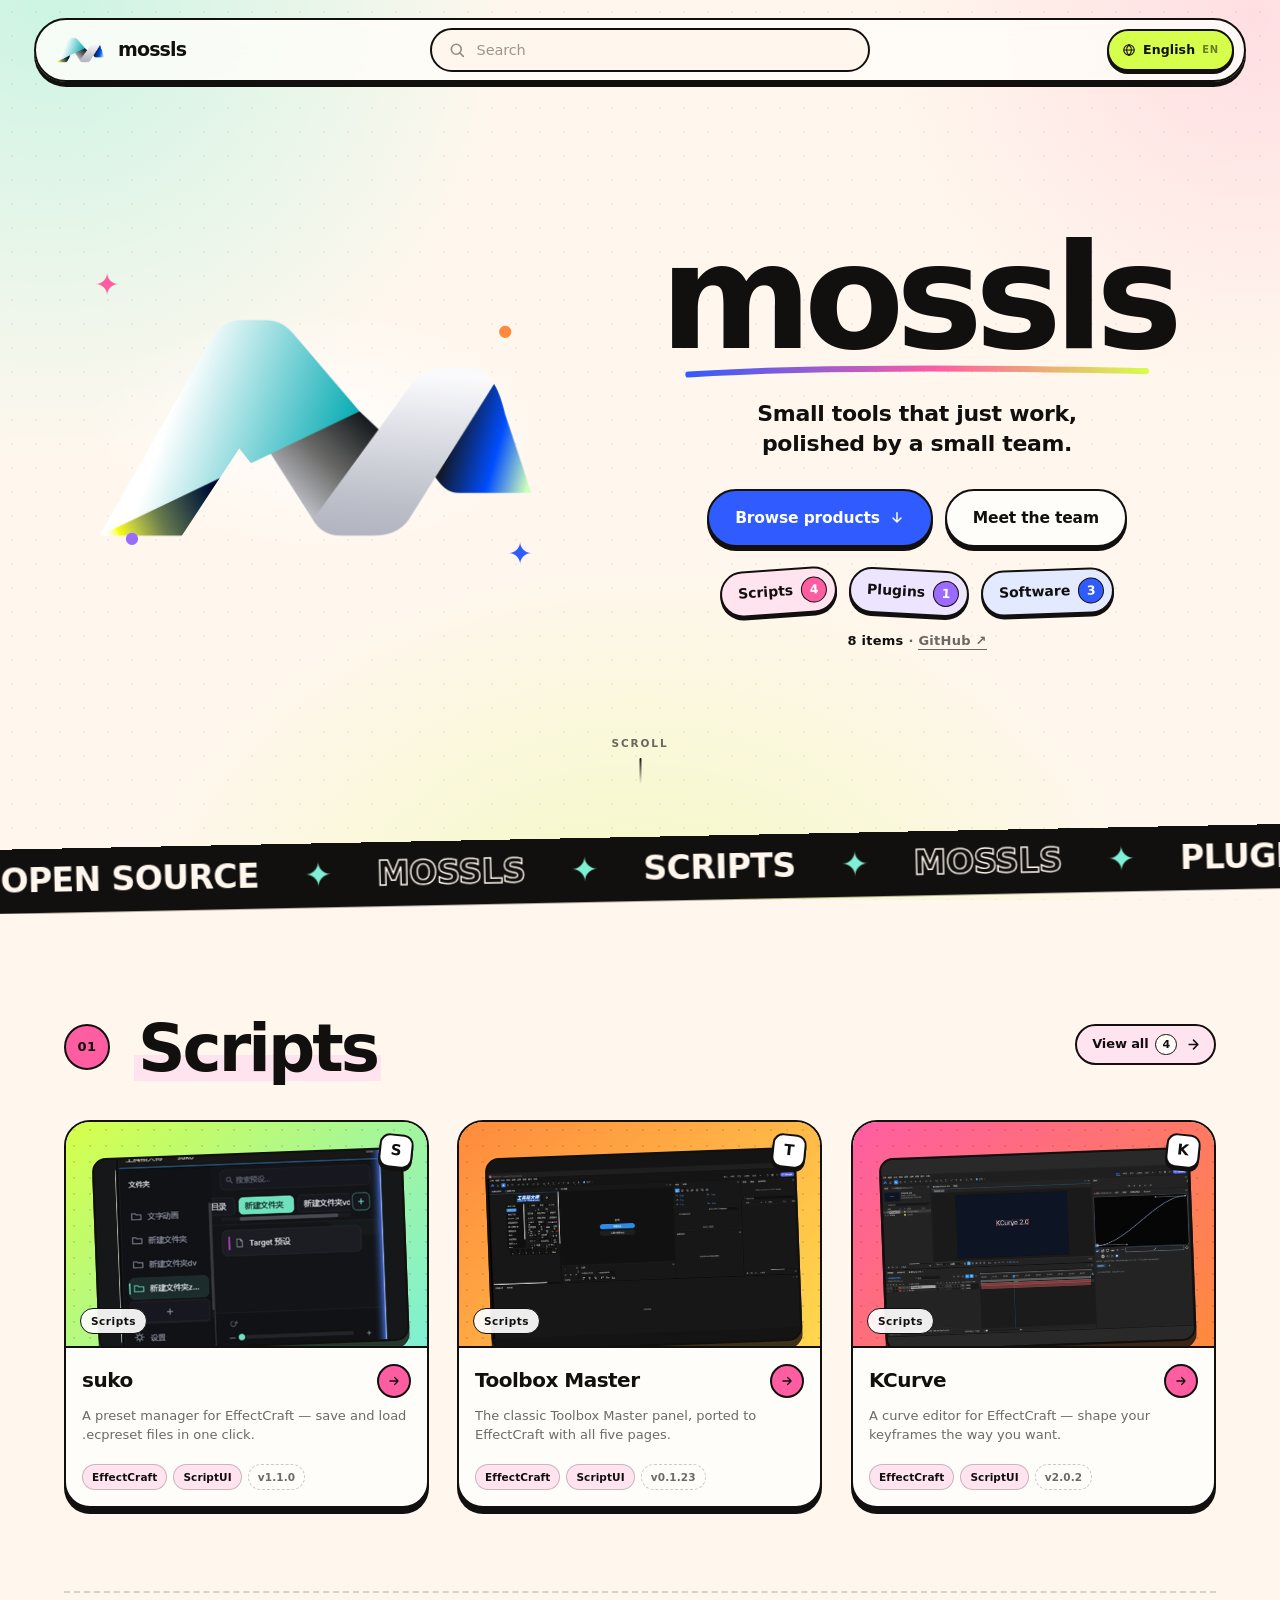
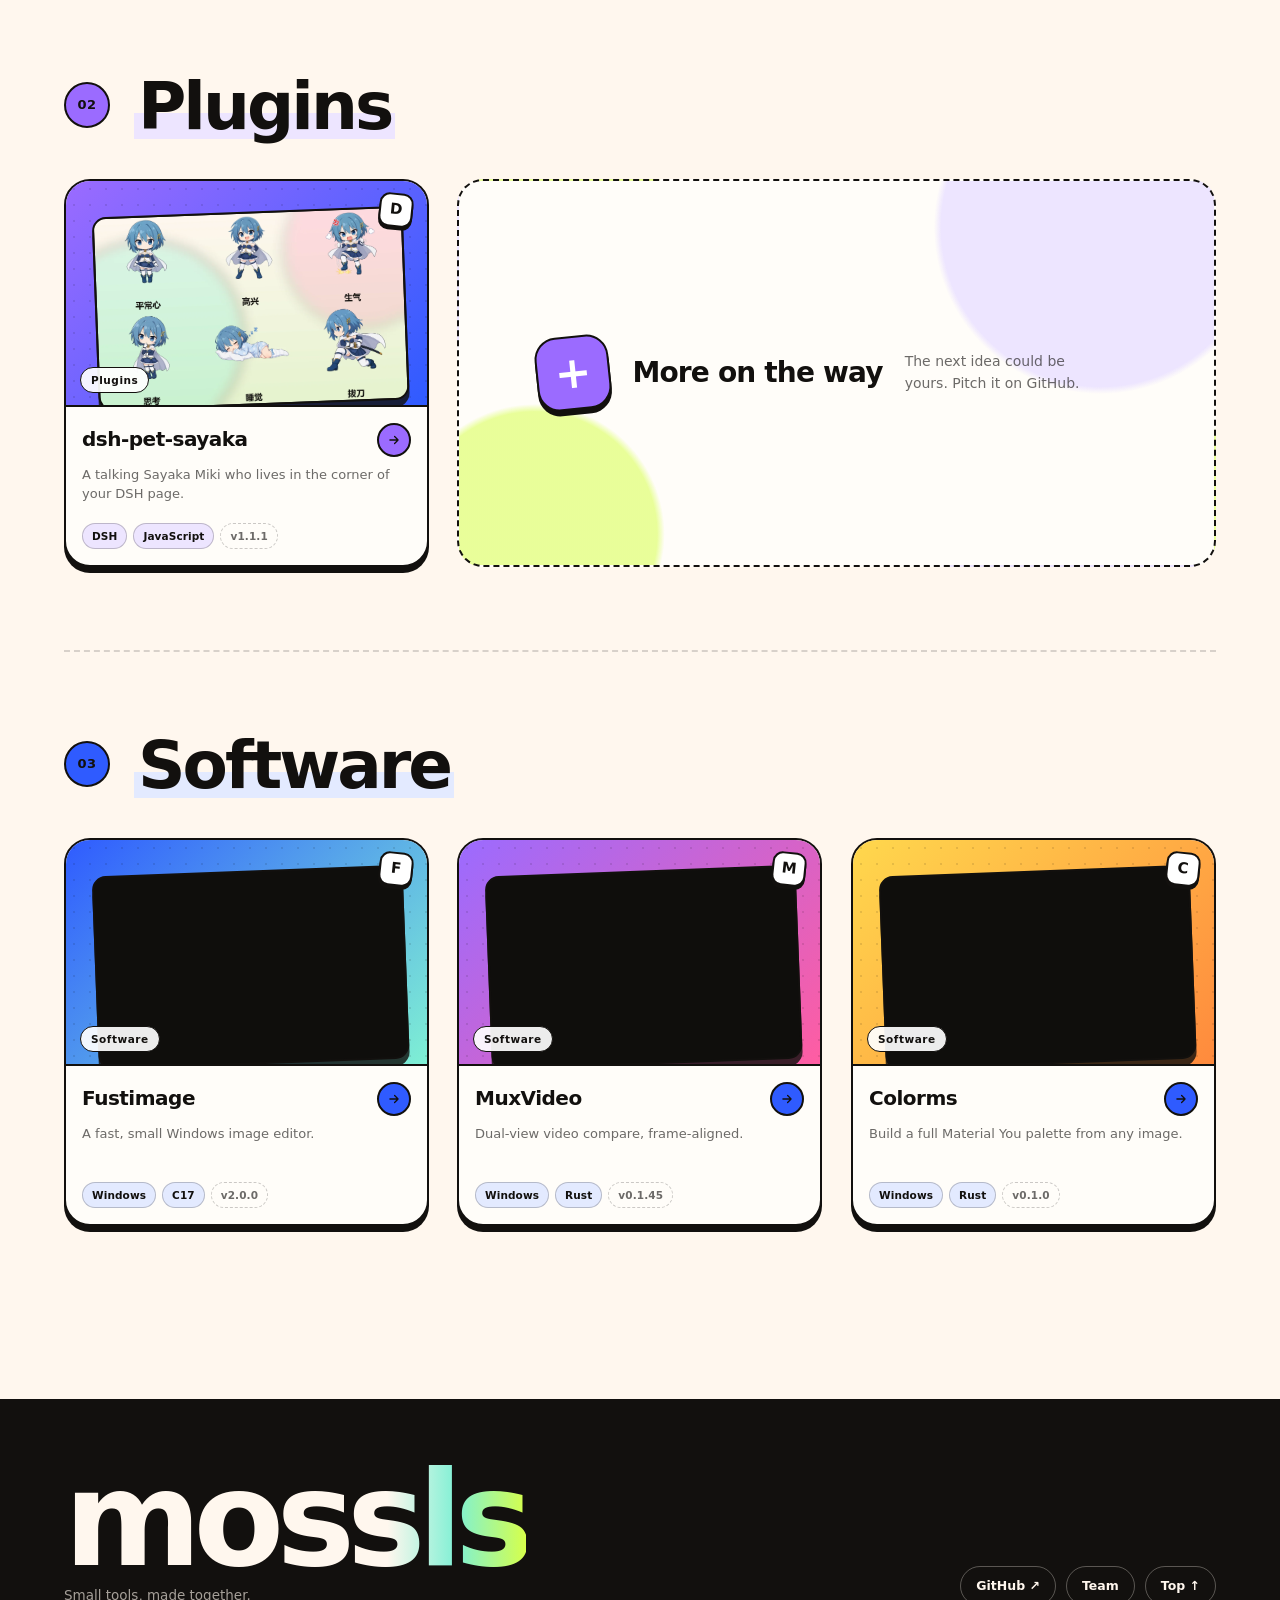
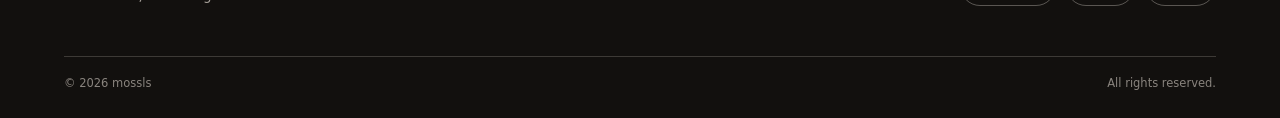
==== commit 0b96b25b: "style: fill empty spots — hero category stickers, 'more on the way' card, team intro + join seat Co-" ====
--- a/index.html
+++ b/index.html
@@ -76,7 +76,8 @@
         <a class="btn btn--primary" href="#sections"><span data-i18n="hero.cta">看看产品</span><svg class="btn__ico" viewBox="0 0 24 24" fill="none" stroke="currentColor" stroke-width="2.2" stroke-linecap="round" stroke-linejoin="round" aria-hidden="true"><path d="M12 4v14M6 12l6 6 6-6"/></svg></a>
         <a class="btn" href="team.html" data-i18n="hero.team">认识我们</a>
       </div>
-      <p class="hero__meta hero-in" id="heroMeta" style="--hd:2.3s"></p>
+      <div class="hero__chips hero-in" id="heroChips" style="--hd:2.3s"></div>
+      <p class="hero__meta hero-in" id="heroMeta" style="--hd:2.35s"></p>
     </div>
 
     <a class="hero__scroll" href="#sections"><span data-i18n="hero.scroll">向下滚动</span><span class="hero__scrollline"></span></a>
--- a/css/style.css
+++ b/css/style.css
@@ -1819,3 +1819,181 @@
 @media (prefers-reduced-motion: reduce) {
   .cover__shot, .cover__shot img { transition: none; }
 }
+
+/* ---------- dopamine accents ---------- */
+
+/* highlighter swipe behind section titles, in each section's accent */
+.section__title {
+  display: inline;
+  background: linear-gradient(transparent 58%, var(--acc-soft, var(--lime)) 58%, var(--acc-soft, var(--lime)) 92%, transparent 92%);
+  -webkit-box-decoration-break: clone;
+  box-decoration-break: clone;
+  padding-inline: .06em;
+}
+.members h2, .related h2 {
+  display: inline-block;
+  background: linear-gradient(transparent 60%, var(--lime) 60%, var(--lime) 92%, transparent 92%);
+  padding-inline: .08em;
+}
+
+/* cards lift with a coloured shadow in their category accent */
+.card:hover { box-shadow: 9px 11px 0 var(--acc, var(--ink)); border-color: var(--ink); }
+.card:hover .card__name > span:first-child {
+  background: linear-gradient(transparent 62%, var(--acc-soft, var(--lime)) 62%);
+}
+
+/* member cards: candy shadow, avatar ring in brand gradient */
+.member { transition: transform .24s var(--ease), box-shadow .24s var(--ease); }
+.member:hover { transform: translate(-3px, -4px); box-shadow: 8px 10px 0 var(--pink); }
+.member img { box-shadow: 0 0 0 3px var(--paper-2), 0 0 0 6px var(--mint); }
+.member:nth-child(2n) img { box-shadow: 0 0 0 3px var(--paper-2), 0 0 0 6px var(--pink); }
+.member:nth-child(2n):hover { box-shadow: 8px 10px 0 var(--blue); }
+
+/* footer wordmark gets the brand gradient underline */
+.footer__big {
+  background: linear-gradient(90deg, #fff7ee 0 70%, #7ff0d4 85%, #d6ff4b);
+  -webkit-background-clip: text;
+  background-clip: text;
+  color: transparent;
+}
+
+/* ---------- filling the gaps ---------- */
+
+/* hero category stickers */
+.hero__chips {
+  display: flex;
+  flex-wrap: wrap;
+  justify-content: center;
+  gap: 10px 12px;
+  margin-block-start: 22px;
+}
+.chip {
+  display: inline-flex;
+  align-items: center;
+  gap: 8px;
+  padding: 8px 8px 8px 16px;
+  border: 2px solid var(--ink);
+  border-radius: 999px;
+  background: var(--acc-soft);
+  box-shadow: 0 3px 0 var(--ink);
+  font-size: 14px;
+  font-weight: 800;
+  transform: rotate(var(--r, 0deg));
+  transition: transform .25s var(--ease), box-shadow .25s var(--ease);
+}
+.chip b {
+  display: grid;
+  place-items: center;
+  min-width: 26px;
+  height: 26px;
+  border: 1.5px solid var(--ink);
+  border-radius: 999px;
+  background: var(--acc);
+  color: #fff;
+  font-size: 12.5px;
+}
+.chip:hover { transform: rotate(0deg) translateY(-3px); box-shadow: 0 6px 0 var(--ink); }
+.hero__meta { margin-block-start: 16px; }
+.hero { min-height: min(calc(100svh - 96px), 700px); }
+
+/* "more on the way" placeholder card */
+.card--soon {
+  align-items: center;
+  justify-content: center;
+  gap: 10px;
+  min-height: 100%;
+  padding: 34px 28px;
+  border-style: dashed;
+  background:
+    radial-gradient(circle at 85% 12%, var(--acc-soft) 0 22%, transparent 23%),
+    radial-gradient(circle at 10% 92%, color-mix(in srgb, var(--lime) 55%, transparent) 0 16%, transparent 17%),
+    var(--paper-2);
+  box-shadow: none;
+  text-align: center;
+}
+.card--soon:hover { box-shadow: 9px 11px 0 var(--acc); }
+.soon__plus {
+  display: grid;
+  place-items: center;
+  width: 74px;
+  height: 74px;
+  border: 2px solid var(--ink);
+  border-radius: 30%;
+  background: var(--acc);
+  color: #fff;
+  font-family: var(--font-display);
+  font-size: 44px;
+  font-weight: 900;
+  line-height: 1;
+  box-shadow: 0 5px 0 var(--ink);
+  transform: rotate(-6deg);
+  transition: transform .3s var(--ease);
+}
+.card--soon:hover .soon__plus { transform: rotate(84deg); }
+.soon__title { font-size: clamp(20px, 4.4cqw, 28px); font-weight: 900; letter-spacing: -.03em; }
+.soon__sub { max-width: 26ch; font-size: 14px; color: var(--ink-soft); text-wrap: balance; }
+.soon__stickers { display: flex; gap: 10px; font-style: normal; }
+.soon__stickers i { font-style: normal; color: var(--pink); }
+.soon__stickers i:nth-child(2) { color: var(--blue); font-size: 10px; align-self: center; }
+.soon__stickers i:nth-child(3) { color: var(--acc); }
+
+/* team header: logo + intro side by side */
+.team-head--split {
+  grid-template-columns: minmax(0, .8fr) minmax(0, 1.2fr);
+  align-items: center;
+  gap: clamp(20px, 5vw, 70px);
+}
+.team-head__art {
+  position: relative;
+  display: grid;
+  place-items: center;
+  padding: clamp(18px, 3vw, 40px);
+  border: 2px solid var(--ink);
+  border-radius: 32px;
+  background:
+    radial-gradient(circle at 20% 20%, rgba(127, 240, 212, .7), transparent 55%),
+    radial-gradient(circle at 85% 80%, rgba(255, 93, 162, .35), transparent 55%),
+    var(--paper-2);
+  box-shadow: 8px 9px 0 var(--ink);
+  transform: rotate(-2deg);
+}
+.team-head__art .team-head__logo { width: min(100%, 320px); }
+.team-head__art .spark--a { inset-block-start: 10%; inset-inline-end: 8%; inset-inline-start: auto; }
+.team-head__art .spark--c { inset-block-end: 12%; inset-inline-start: 10%; inset-block-start: auto; }
+.team-head .lead { margin-block-start: 14px; }
+.team-head__p { max-width: 46ch; margin-block-start: 12px; font-size: 15px; color: var(--ink-soft); }
+
+/* members grid with a "join" seat */
+.members__grid {
+  display: grid;
+  grid-template-columns: repeat(auto-fill, minmax(min(100%, 340px), 1fr));
+  gap: 18px;
+}
+.members__grid .member { max-width: none; }
+.member--join {
+  border-style: dashed;
+  box-shadow: none;
+  background: repeating-linear-gradient(-45deg, transparent 0 12px, rgba(214, 255, 75, .28) 12px 24px), var(--paper-2);
+}
+.member--join:hover { box-shadow: 8px 10px 0 var(--lime); }
+.member__plus {
+  display: grid;
+  place-items: center;
+  flex: none;
+  width: 74px;
+  height: 74px;
+  border: 2px dashed var(--ink);
+  border-radius: 50%;
+  background: var(--lime);
+  font-size: 36px;
+  font-weight: 900;
+}
+
+@media (max-width: 760px) {
+  .team-head--split { grid-template-columns: 1fr; }
+}
+.team-values-title { margin-block-start: clamp(24px, 4vw, 48px); }
+@media (min-width: 1100px) {
+  .grid > .card:first-child + .card--soon:last-child { grid-column: span 2; flex-direction: row; text-align: start; gap: 22px; }
+  .grid > .card:first-child + .card--soon:last-child .soon__stickers { display: none; }
+}
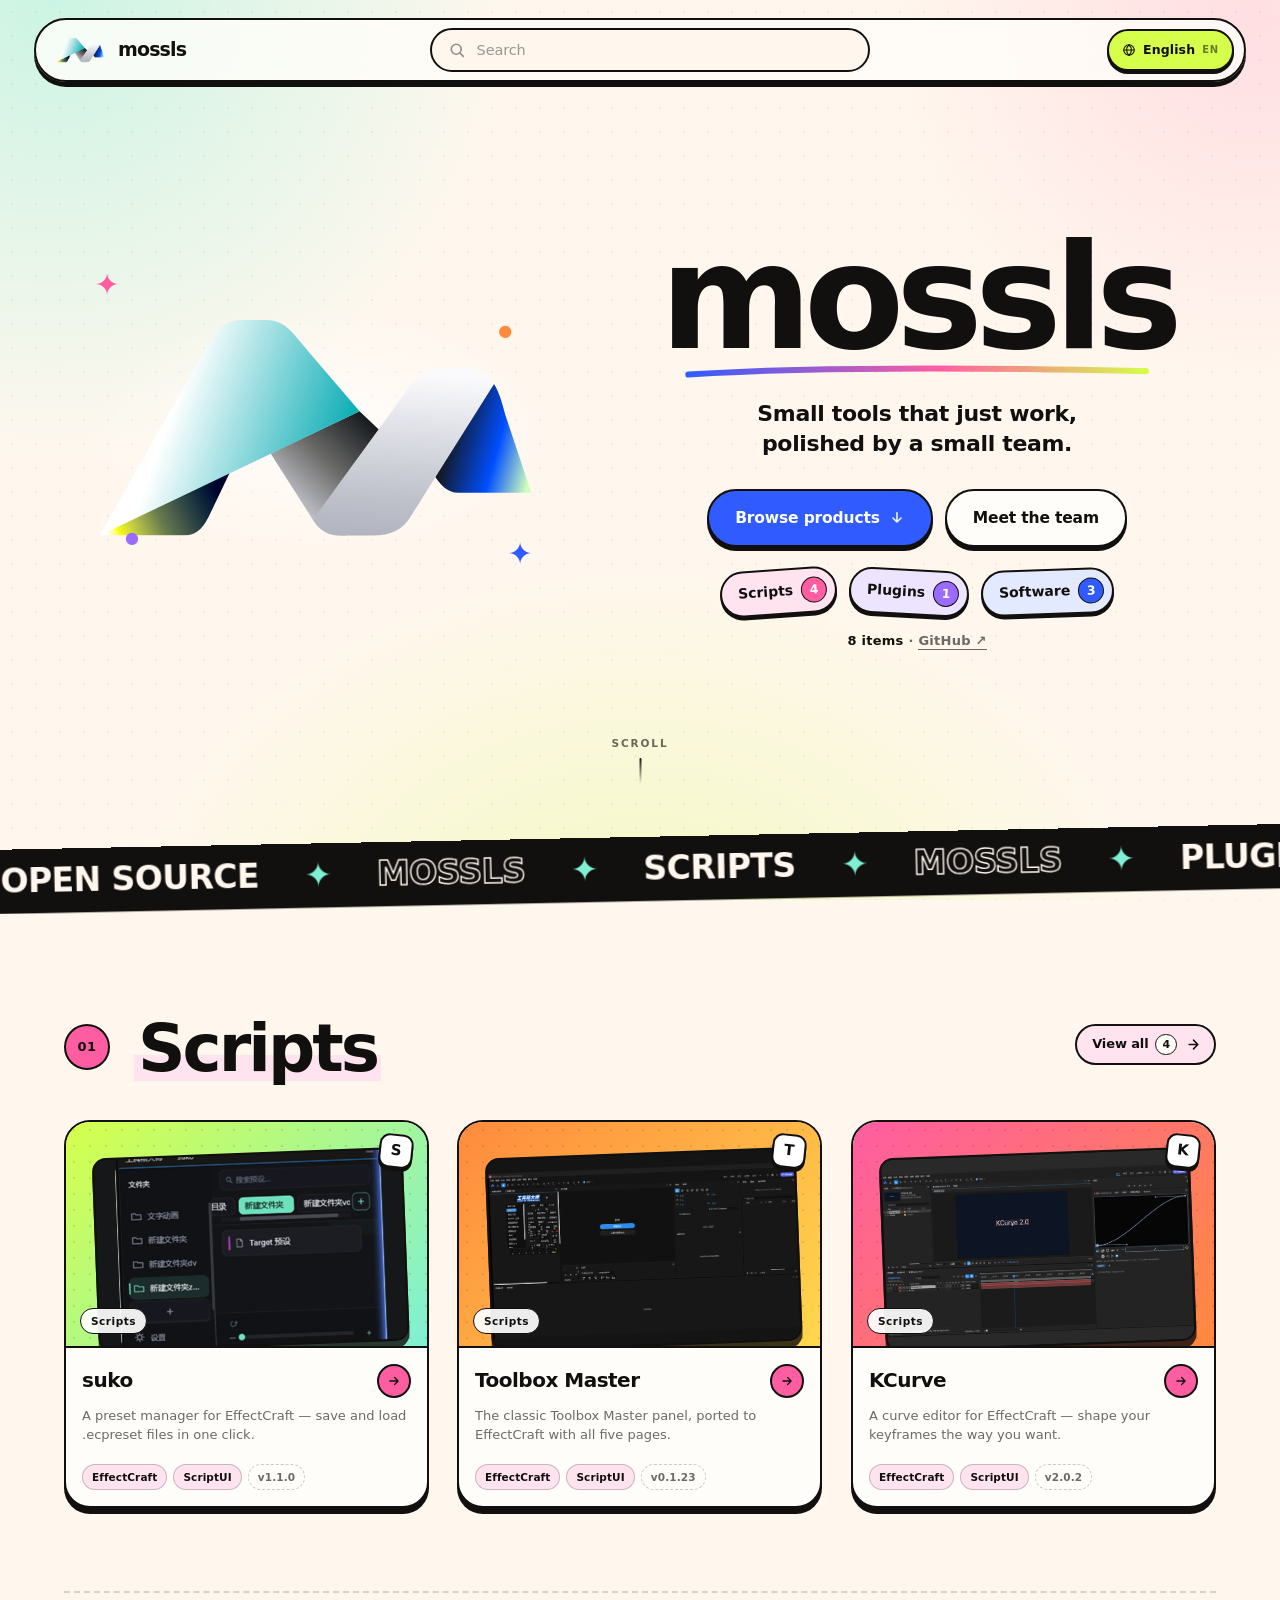
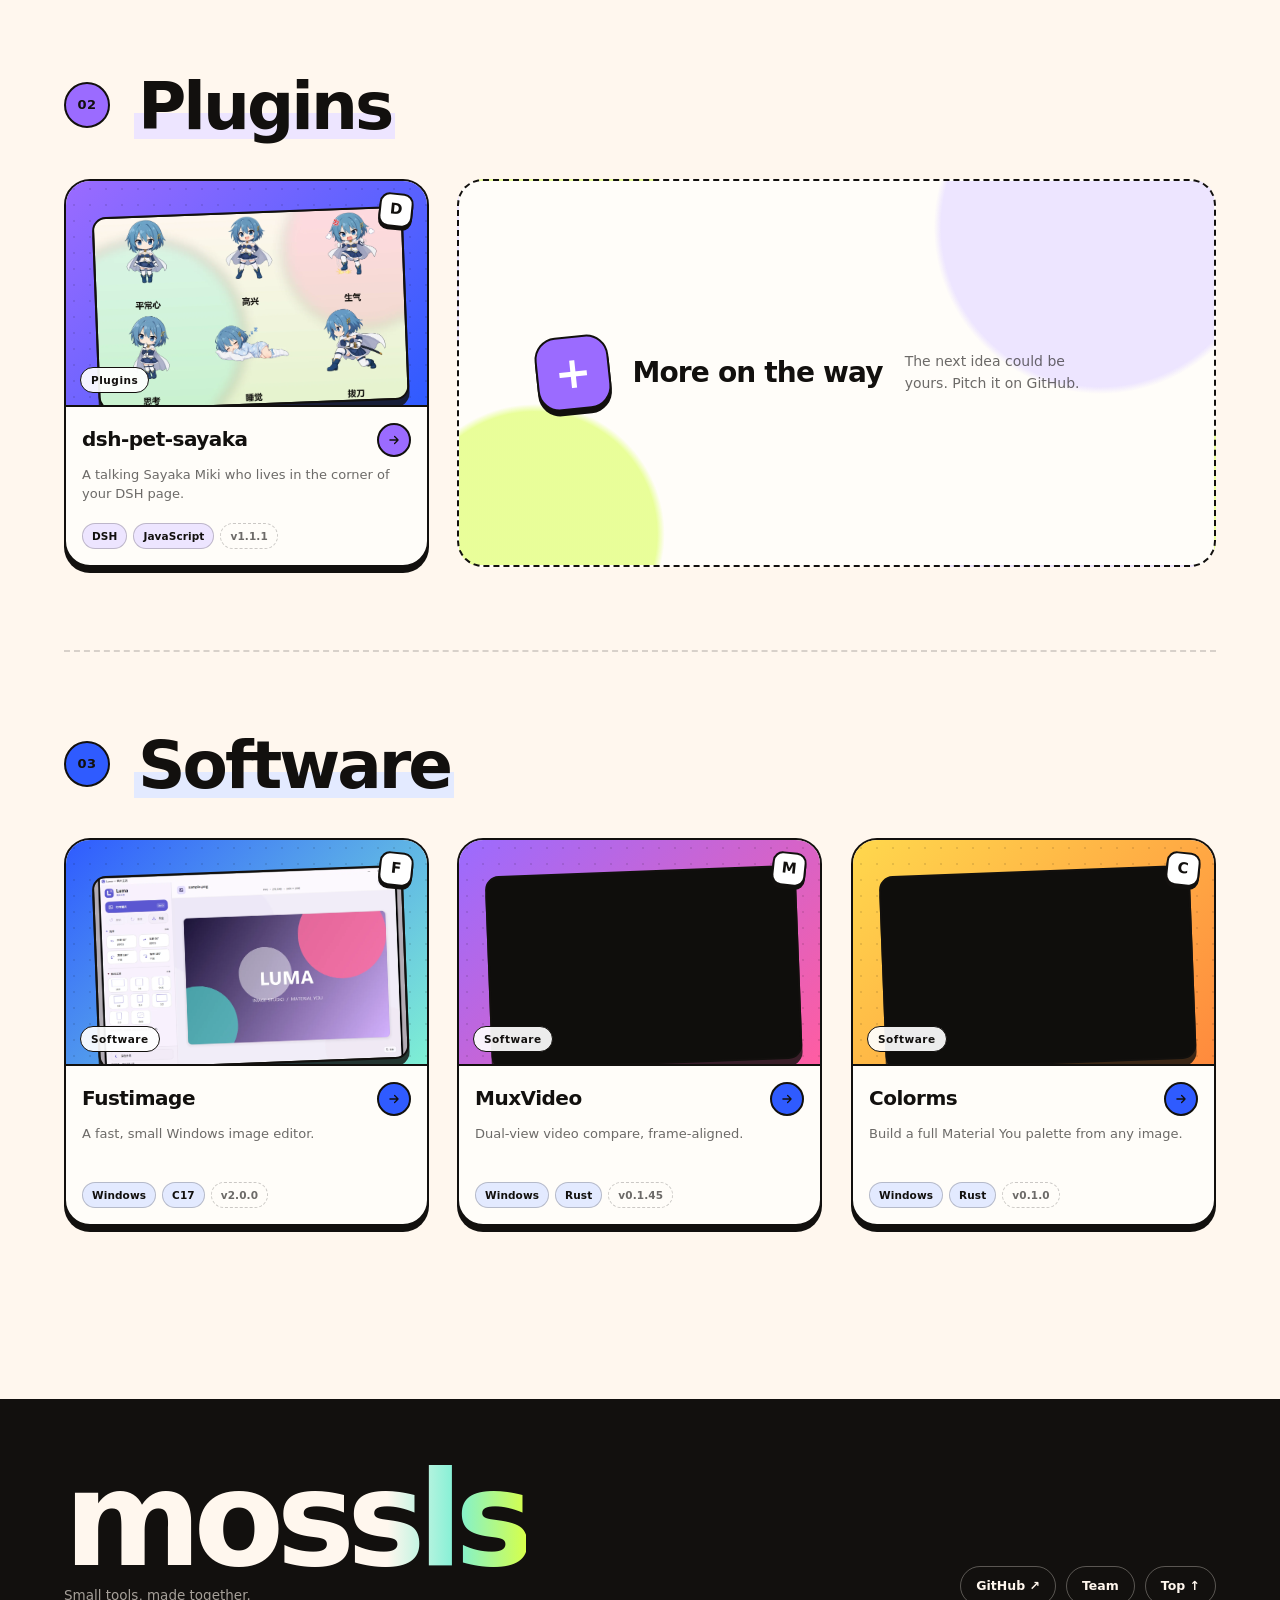
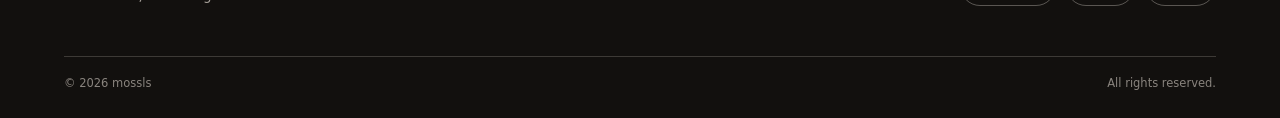
==== commit 202779a4: "feat: quiet logo motion on the home hero - Hero now draws the original vector (assets/logo.svg = des" ====
--- a/index.html
+++ b/index.html
@@ -19,7 +19,7 @@
 <a class="skip" href="#main" data-i18n="a11y.skip">跳到主要内容</a>
 
 <div class="nav-shell">
-  <header class="nav site-header hero-in" style="--hd:1.15s">
+  <header class="nav site-header hero-in" style="--hd:.25s">
     <a class="brand" href="team.html">
       <img class="brand__logo" src="assets/logo-mark.png" alt="mossls" width="720" height="326">
       <span class="brand__text"><strong>mossls</strong></span>
@@ -44,15 +44,33 @@
 <main id="main">
   <section class="hero">
     <div class="hero__mark">
-      <svg class="logodraw" viewBox="20 225 1040 590" role="img" aria-label="mossls">
-        <defs>
-          <mask id="logoReveal" maskUnits="userSpaceOnUse" x="0" y="0" width="1080" height="1080">
-            <rect width="1080" height="1080" fill="#000"/>
-            <path class="draw-path" d="M104 700 L366 302 L646 652 L856 404 L956 700" fill="none" stroke="#fff" stroke-width="300" stroke-linecap="round" stroke-linejoin="round" pathLength="1"/>
-          </mask>
-        </defs>
-        <image href="assets/logo.png" x="0" y="0" width="1080" height="1080" mask="url(#logoReveal)"/>
-      </svg>
+      <div class="logo-stage">
+        <svg class="logo3d" viewBox="20 225 1040 590" role="img" aria-label="mossls">
+          <defs>
+            <!-- outlines of the five folds, taken verbatim from assets/logo.svg; used only to keep the light inside the logo -->
+            <clipPath id="logoShape">
+            <path d="M92.699 734.672 L263.989 734.672 C286.235 734.672 301.807 723.491 315.154 696.658 L365.973 590.624 C365.973 590.624 196.857 670.253 118.254 718.523 C109.667 723.796 92.699 734.672 92.699 734.672 Z"/>
+            <polygon points="707.291,560.072 595.547,734.672 586.235,734.672 528.035,702.08 441.899,567.056 623.43,480.858"/>
+            <path d="M771.725 605.519 L897.437 423.935 C906.749 437.903 913.733 458.855 920.717 486.791 L974.261 647.423 L825.269 647.423 C801.989 647.423 788.021 631.127 771.725 605.519 Z"/>
+            <path d="M92.699 734.672 L318.515 336.584 C332.483 310.976 353.435 294.68 381.371 294.68 L430.259 294.68 C455.867 294.68 472.163 303.992 488.459 322.616 L623.483 480.92 Z"/>
+            <path d="M528.035 702.08 L728.243 427.376 C746.867 404.096 772.475 392.456 802.739 392.456 L842.315 392.456 C867.923 392.456 884.219 404.096 898.187 425.048 L728.243 695.096 C711.947 723.032 686.339 734.672 651.419 734.672 L586.235 734.672 C560.627 734.672 542.003 725.36 528.035 702.08 Z"/>
+            </clipPath>
+            <linearGradient id="sheenGrad" x1="0" y1="0" x2="1" y2="0">
+              <stop offset="0" stop-color="#e6fffb" stop-opacity="0"/>
+              <stop offset=".38" stop-color="#e6fffb" stop-opacity="0"/>
+              <stop offset=".5" stop-color="#f4fffe" stop-opacity=".62"/>
+              <stop offset=".62" stop-color="#e6fffb" stop-opacity="0"/>
+              <stop offset="1" stop-color="#e6fffb" stop-opacity="0"/>
+            </linearGradient>
+          </defs>
+          <image href="assets/logo.svg" x="0" y="0" width="1080" height="1080"/>
+          <g class="sheen-layer" clip-path="url(#logoShape)" aria-hidden="true">
+            <g transform="rotate(16 540 540)">
+              <rect class="sheen" x="-330" y="-240" width="260" height="1560" fill="url(#sheenGrad)"/>
+            </g>
+          </g>
+        </svg>
+      </div>
       <span class="spark spark--a" aria-hidden="true">✦</span>
       <span class="spark spark--b" aria-hidden="true">✦</span>
       <span class="spark spark--c" aria-hidden="true">●</span>
@@ -71,13 +89,13 @@
           <path d="M5 12c110-7 300-9 530-4" stroke="url(#ruleGrad)" stroke-width="7" stroke-linecap="round" pathLength="1"/>
         </svg>
       </div>
-      <p class="hero__tagline hero-in" style="--hd:2.1s" data-i18n="hero.tagline">小而好用的工具，一群慢慢打磨的人。</p>
-      <div class="hero__actions hero-in" style="--hd:2.2s">
+      <p class="hero__tagline hero-in" style="--hd:.95s" data-i18n="hero.tagline">小而好用的工具，一群慢慢打磨的人。</p>
+      <div class="hero__actions hero-in" style="--hd:1.02s">
         <a class="btn btn--primary" href="#sections"><span data-i18n="hero.cta">看看产品</span><svg class="btn__ico" viewBox="0 0 24 24" fill="none" stroke="currentColor" stroke-width="2.2" stroke-linecap="round" stroke-linejoin="round" aria-hidden="true"><path d="M12 4v14M6 12l6 6 6-6"/></svg></a>
         <a class="btn" href="team.html" data-i18n="hero.team">认识我们</a>
       </div>
-      <div class="hero__chips hero-in" id="heroChips" style="--hd:2.3s"></div>
-      <p class="hero__meta hero-in" id="heroMeta" style="--hd:2.35s"></p>
+      <div class="hero__chips hero-in" id="heroChips" style="--hd:1.08s"></div>
+      <p class="hero__meta hero-in" id="heroMeta" style="--hd:1.12s"></p>
     </div>
 
     <a class="hero__scroll" href="#sections"><span data-i18n="hero.scroll">向下滚动</span><span class="hero__scrollline"></span></a>
--- a/css/style.css
+++ b/css/style.css
@@ -1997,3 +1997,58 @@
   .grid > .card:first-child + .card--soon:last-child { grid-column: span 2; flex-direction: row; text-align: start; gap: 22px; }
   .grid > .card:first-child + .card--soon:last-child .soon__stickers { display: none; }
 }
+
+/* =========================================================
+   Hero logo motion — quiet, Apple-style
+   Original vector (assets/logo.svg) is drawn untouched; a narrow
+   cyan-white sheen passes over it every 6 s, clipped to the folds.
+   ========================================================= */
+
+.logo-stage {
+  position: relative;
+  width: min(100%, 640px);
+  opacity: 0;
+  animation: logoIn .8s ease-in-out .1s forwards;
+}
+@keyframes logoIn {
+  from { opacity: 0; transform: translateY(6px); }
+  to   { opacity: 1; transform: translateY(0); }
+}
+
+.logo3d {
+  width: 100%;
+  height: auto;
+  overflow: visible;
+  transform: perspective(1100px) rotateX(0deg) rotateY(0deg);
+  transition: transform .7s ease-in-out;
+}
+
+/* the light: moves only via transform; screen blend keeps each fold's own shading */
+.sheen-layer { mix-blend-mode: screen; }
+.sheen {
+  opacity: 0;
+  transform: translateX(0);
+  animation: logoSheen 6s ease-in-out 1.3s infinite;
+}
+@keyframes logoSheen {
+  0%   { transform: translateX(0);      opacity: 0; }
+  4%   { opacity: 1; }
+  30%  { opacity: 1; }
+  34%  { transform: translateX(1500px); opacity: 0; }
+  100% { transform: translateX(1500px); opacity: 0; }
+}
+
+/* hover tilt — desktop pointers only, max 2° */
+@media (hover: hover) and (pointer: fine) {
+  .hero__mark:hover .logo3d { transform: perspective(1100px) rotateX(1.2deg) rotateY(-2deg); }
+}
+
+/* the wordmark and its rule are never part of the light */
+.wordmark span { animation-delay: calc(.5s + var(--i, 0) * .05s); }
+.wordmark__rule path { animation-delay: .85s; }
+
+@media (prefers-reduced-motion: reduce) {
+  .logo-stage { opacity: 1; animation: none; }
+  .sheen { animation: none !important; opacity: 0 !important; }
+  .logo3d, .hero__mark:hover .logo3d { transition: none; transform: none; }
+}
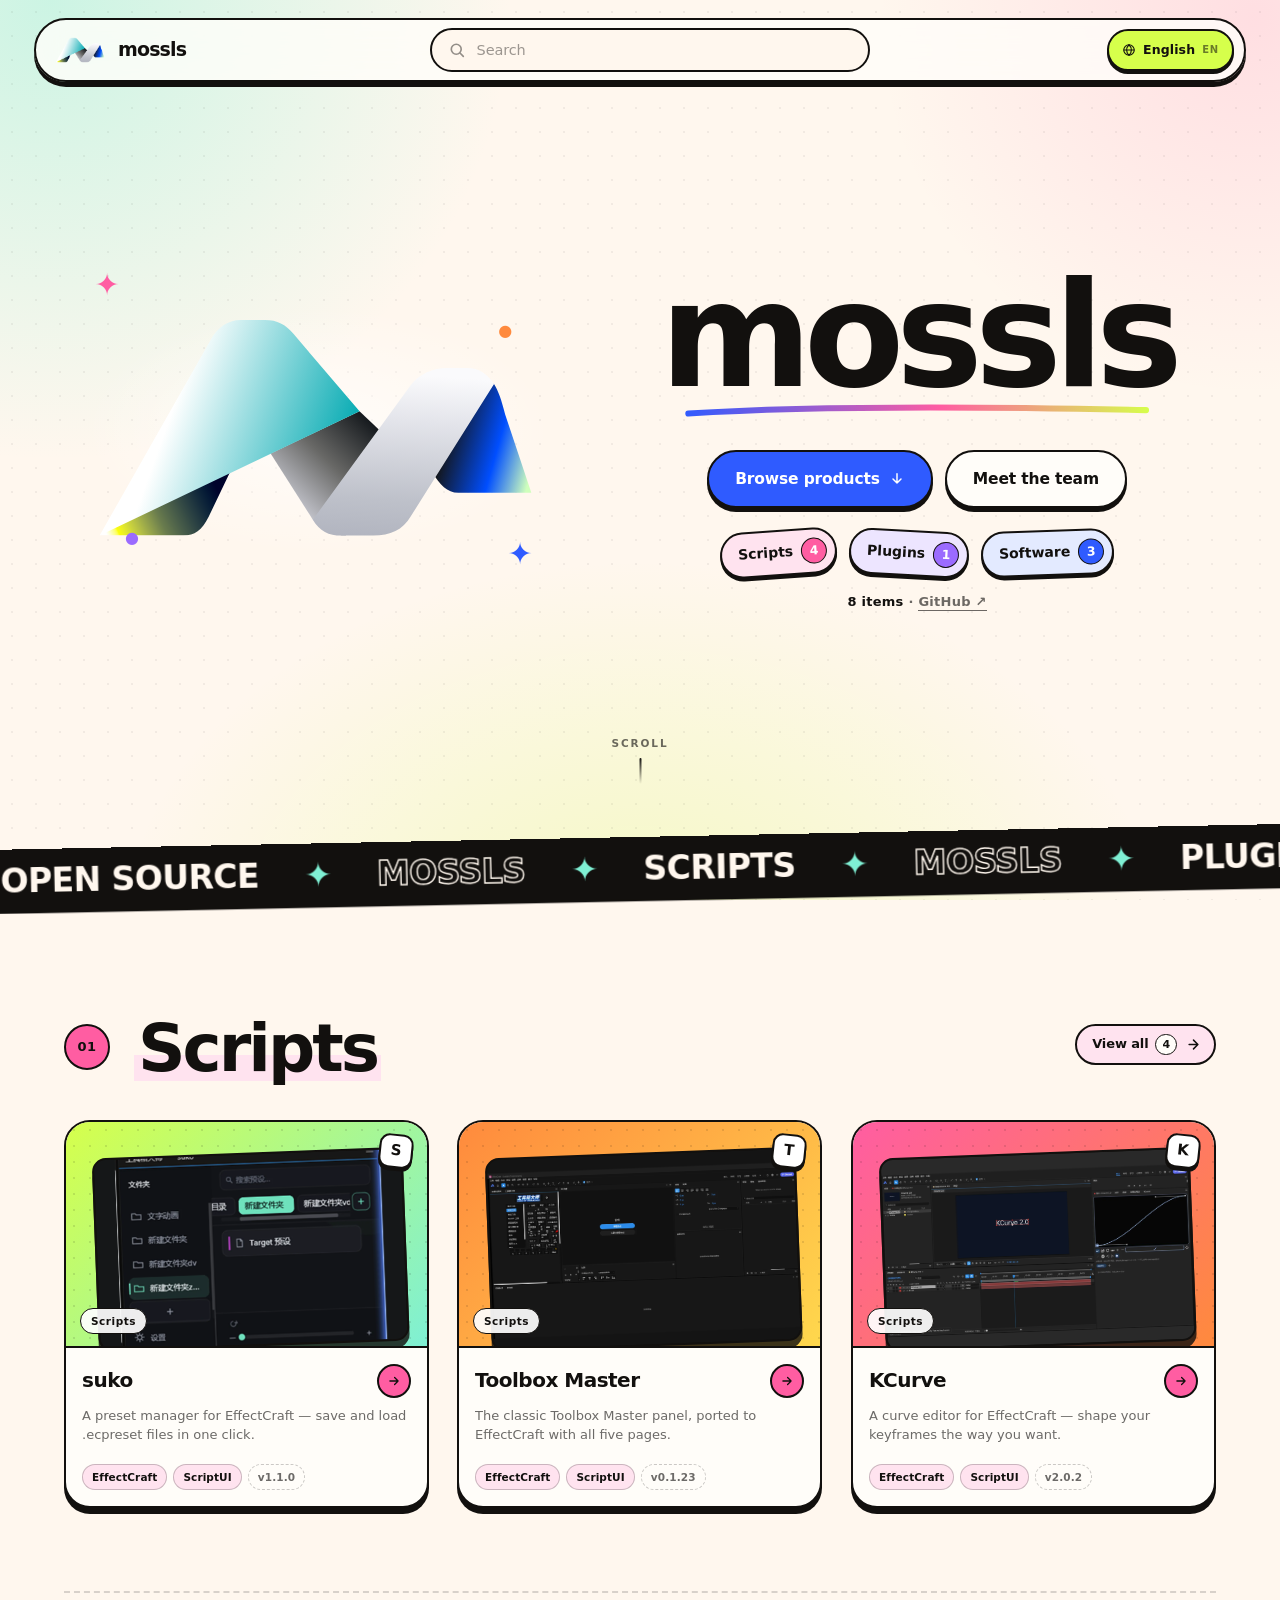
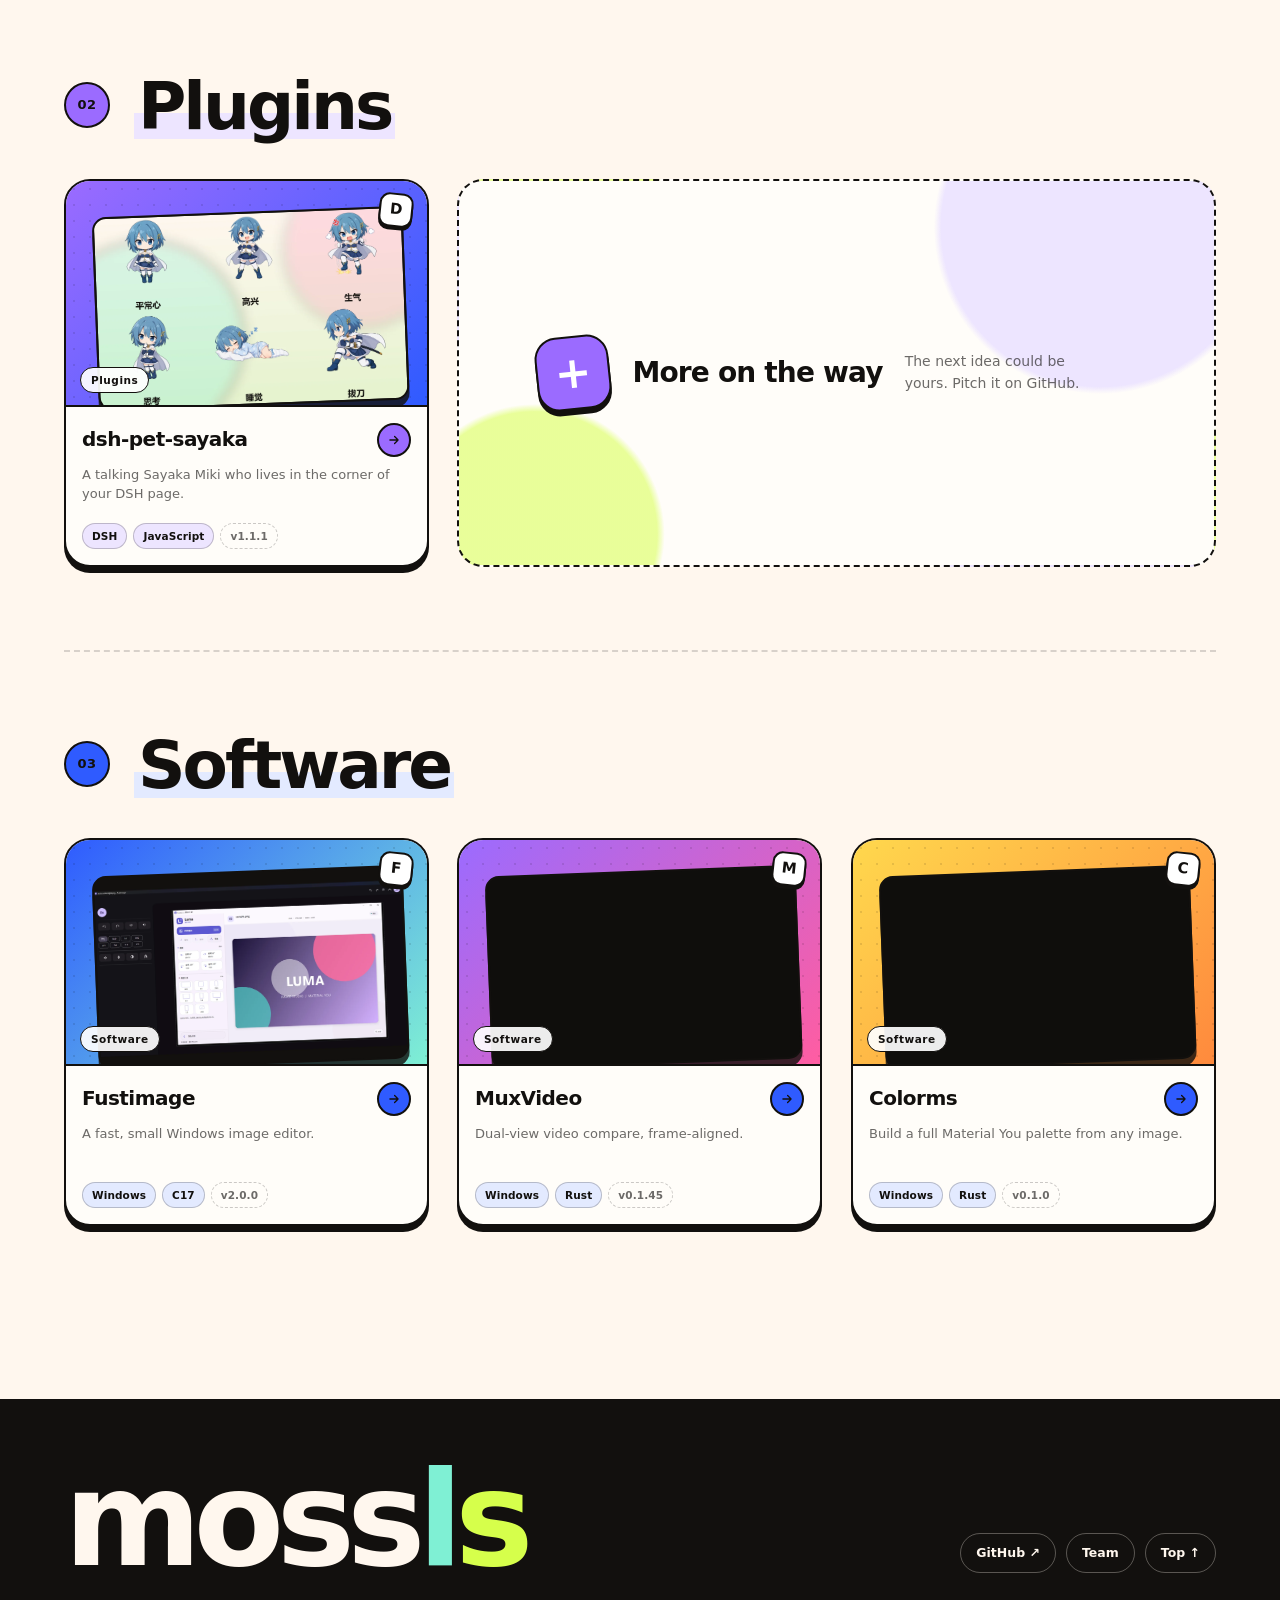
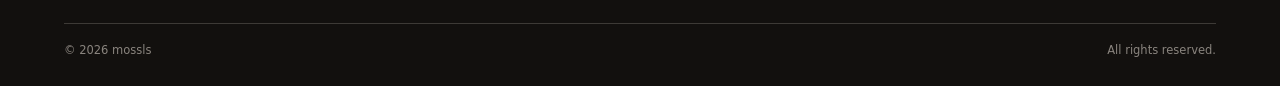
==== commit b6d93394: "style: hybrid — their layout, taglines removed, footer wordmark fixed, fresh screenshots" ====
--- a/index.html
+++ b/index.html
@@ -89,7 +89,6 @@
           <path d="M5 12c110-7 300-9 530-4" stroke="url(#ruleGrad)" stroke-width="7" stroke-linecap="round" pathLength="1"/>
         </svg>
       </div>
-      <p class="hero__tagline hero-in" style="--hd:.95s" data-i18n="hero.tagline">小而好用的工具，一群慢慢打磨的人。</p>
       <div class="hero__actions hero-in" style="--hd:1.02s">
         <a class="btn btn--primary" href="#sections"><span data-i18n="hero.cta">看看产品</span><svg class="btn__ico" viewBox="0 0 24 24" fill="none" stroke="currentColor" stroke-width="2.2" stroke-linecap="round" stroke-linejoin="round" aria-hidden="true"><path d="M12 4v14M6 12l6 6 6-6"/></svg></a>
         <a class="btn" href="team.html" data-i18n="hero.team">认识我们</a>
@@ -111,8 +110,7 @@
 <footer class="footer">
   <div class="footer__top">
     <div>
-      <p class="footer__big">mossls</p>
-      <p class="footer__tag" data-i18n="footer.tagline">小而好用的工具，一起做。</p>
+      <p class="footer__big"><span>moss</span><span class="footer__big__mint">l</span><span class="footer__big__lime">s</span></p>
     </div>
     <div class="footer__links">
       <a href="https://github.com/KOGGUA-EDIT" target="_blank" rel="noopener">GitHub ↗</a>
@@ -131,3 +129,6 @@
 <script src="js/main.js"></script>
 </body>
 </html>
+
+
+
--- a/css/style.css
+++ b/css/style.css
@@ -1851,11 +1851,12 @@
 
 /* footer wordmark gets the brand gradient underline */
 .footer__big {
-  background: linear-gradient(90deg, #fff7ee 0 70%, #7ff0d4 85%, #d6ff4b);
-  -webkit-background-clip: text;
-  background-clip: text;
-  color: transparent;
-}
+  display: inline-block;
+  width: fit-content;
+  color: #fff7ee;
+}
+.footer__big__mint { color: #7ff0d4; }
+.footer__big__lime { color: #d6ff4b; }
 
 /* ---------- filling the gaps ---------- */
 
@@ -2052,3 +2053,5 @@
   .sheen { animation: none !important; opacity: 0 !important; }
   .logo3d, .hero__mark:hover .logo3d { transition: none; transform: none; }
 }
+
+
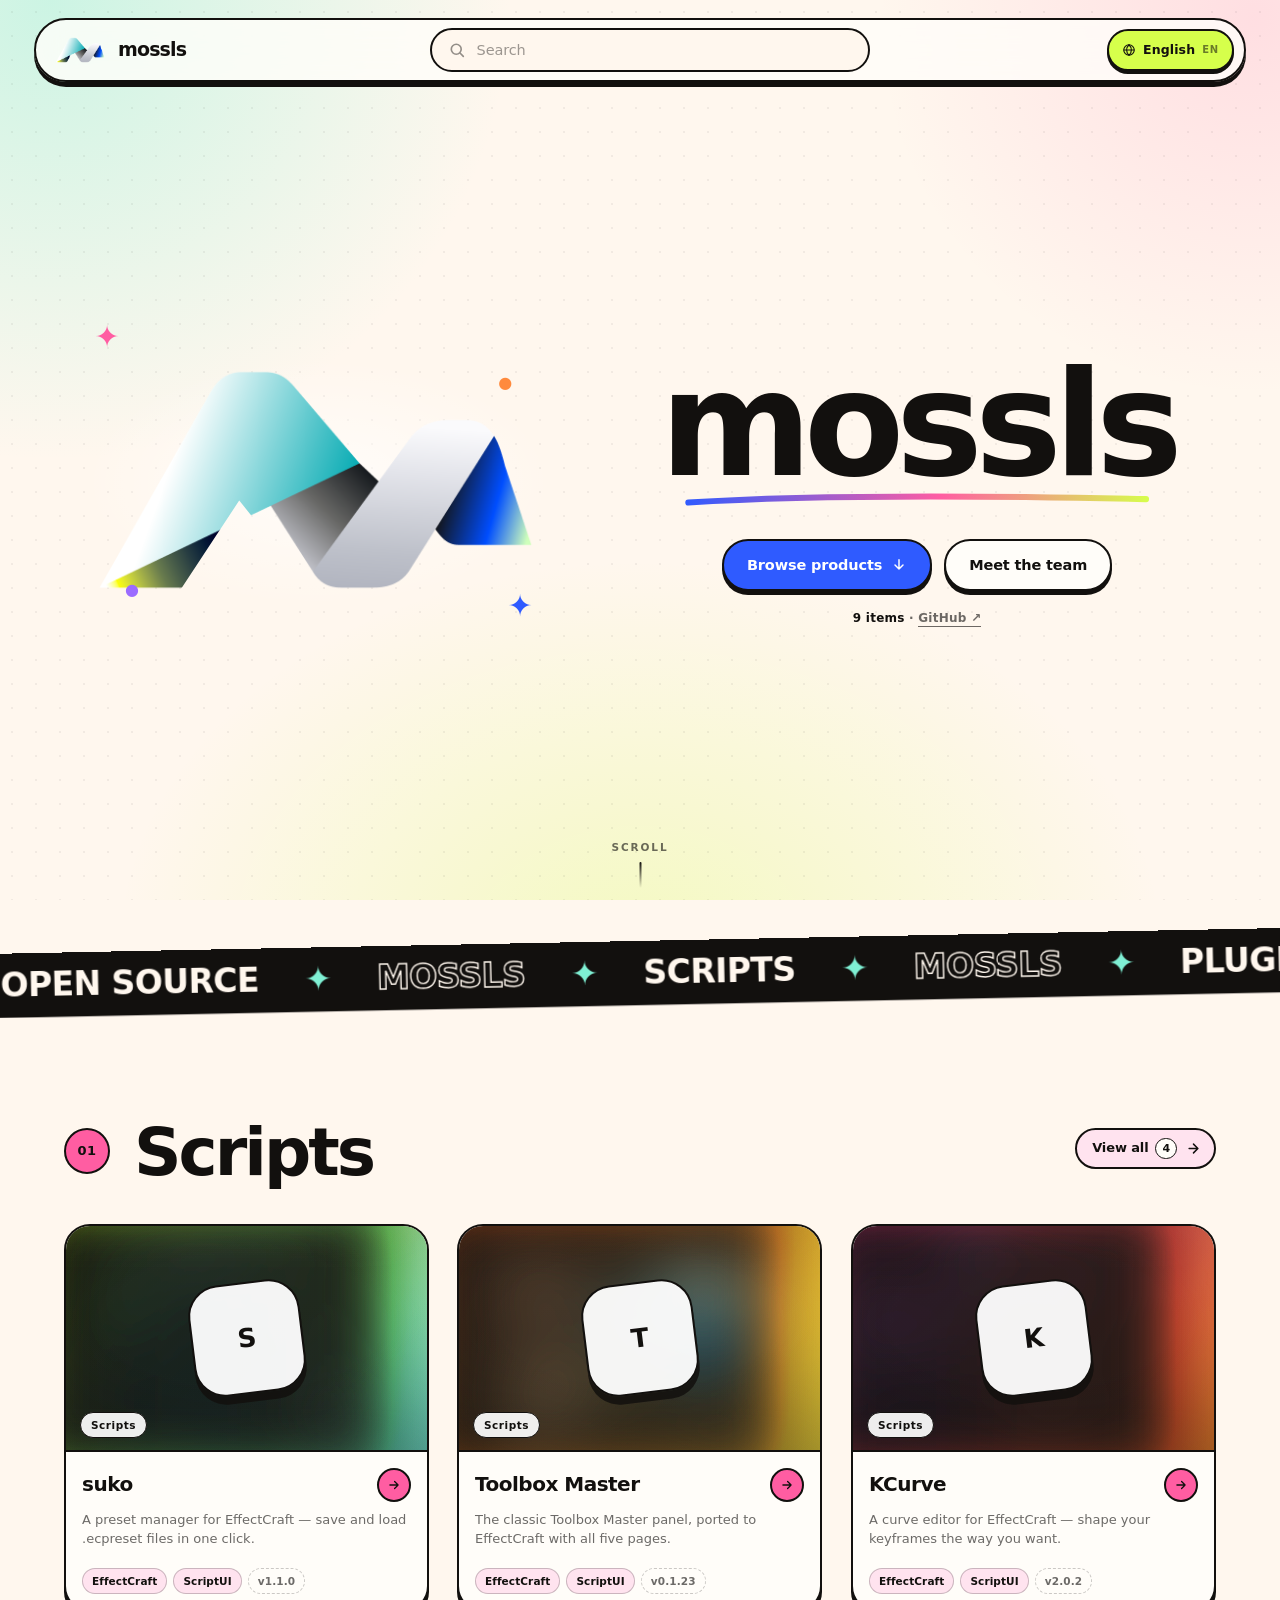
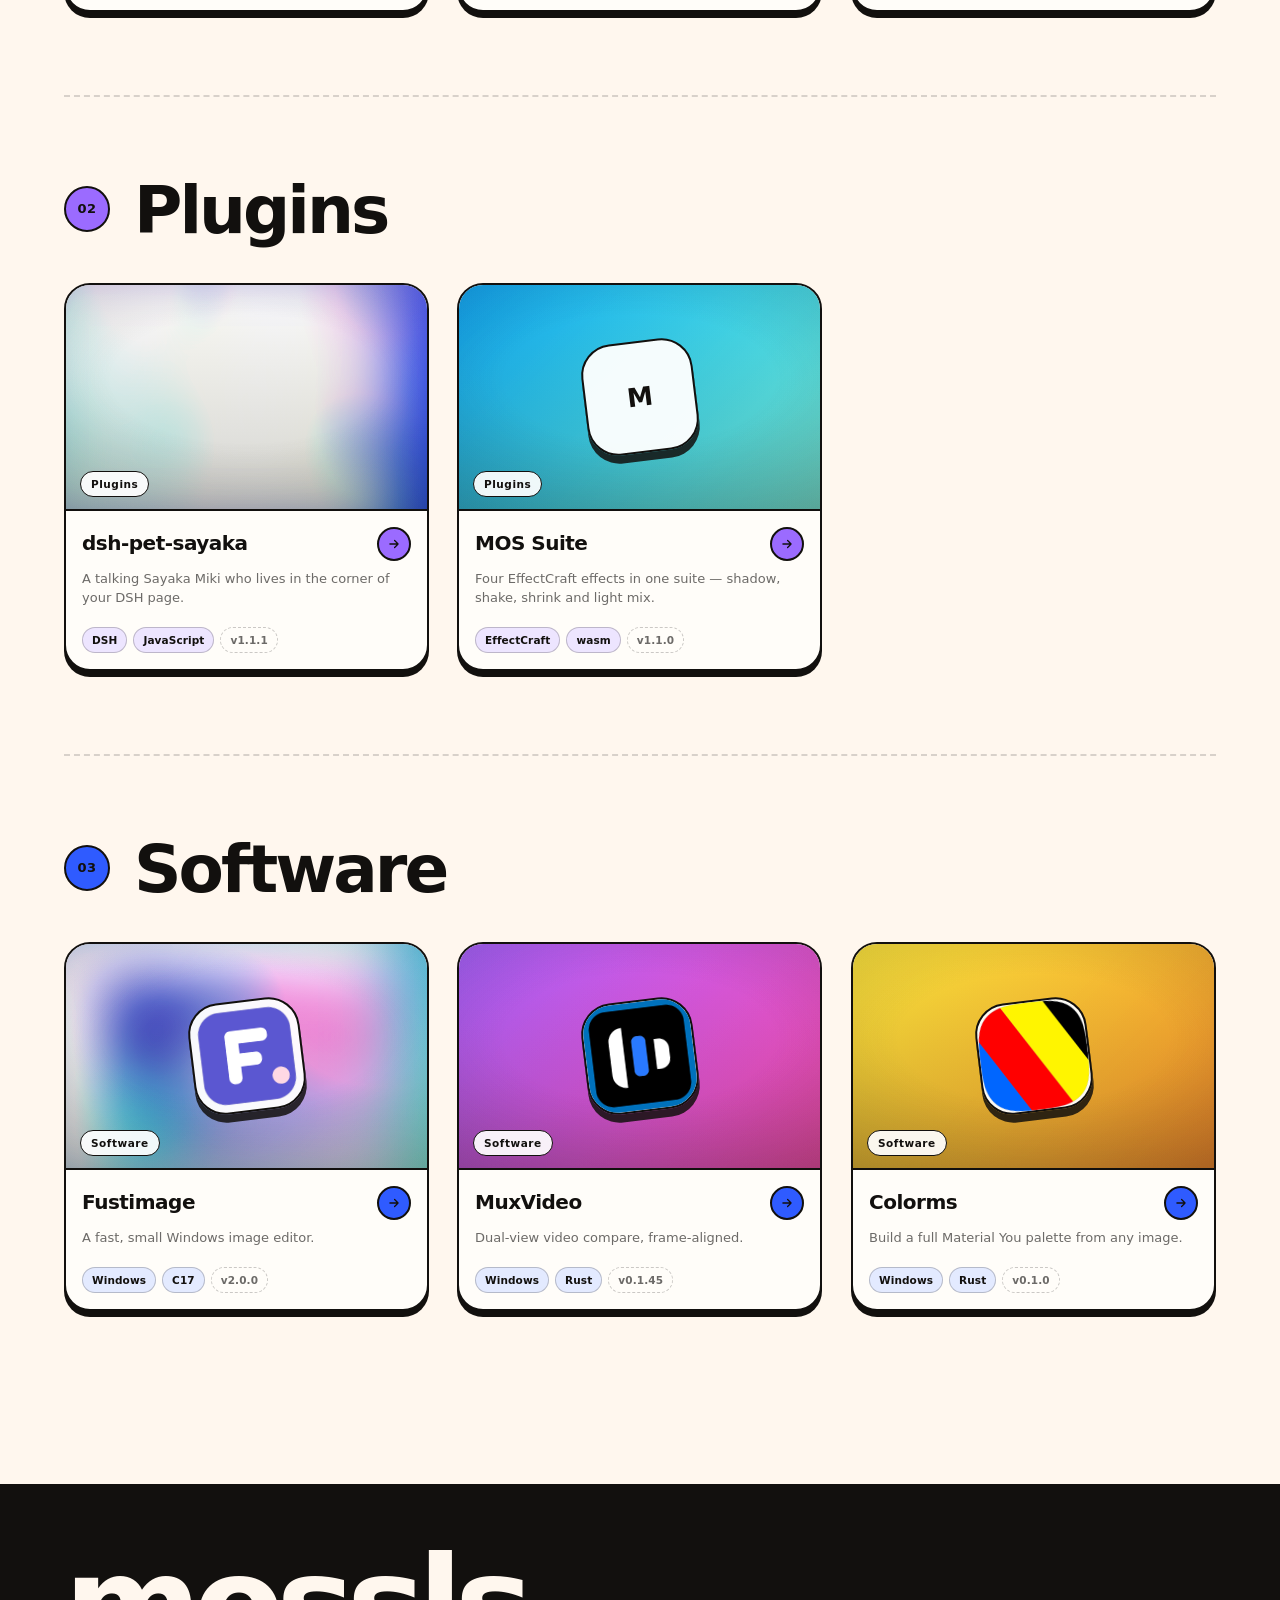
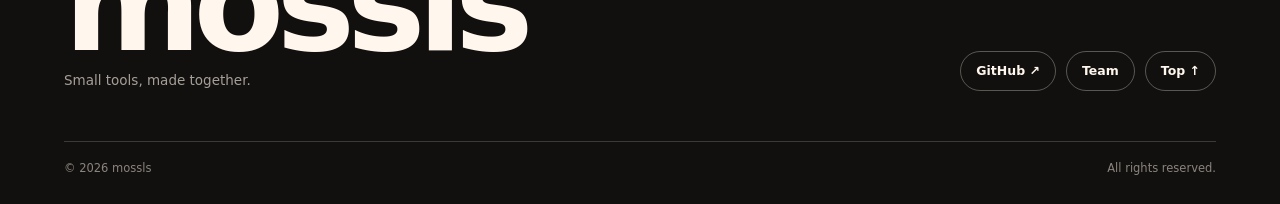
==== commit c30f24f3: "site: add MOS Suite card (mossls-studio org, AGPL-3.0)" ====
--- a/index.html
+++ b/index.html
@@ -19,7 +19,7 @@
 <a class="skip" href="#main" data-i18n="a11y.skip">跳到主要内容</a>
 
 <div class="nav-shell">
-  <header class="nav site-header hero-in" style="--hd:.25s">
+  <header class="nav site-header hero-in" style="--hd:1.15s">
     <a class="brand" href="team.html">
       <img class="brand__logo" src="assets/logo-mark.png" alt="mossls" width="720" height="326">
       <span class="brand__text"><strong>mossls</strong></span>
@@ -44,33 +44,15 @@
 <main id="main">
   <section class="hero">
     <div class="hero__mark">
-      <div class="logo-stage">
-        <svg class="logo3d" viewBox="20 225 1040 590" role="img" aria-label="mossls">
-          <defs>
-            <!-- outlines of the five folds, taken verbatim from assets/logo.svg; used only to keep the light inside the logo -->
-            <clipPath id="logoShape">
-            <path d="M92.699 734.672 L263.989 734.672 C286.235 734.672 301.807 723.491 315.154 696.658 L365.973 590.624 C365.973 590.624 196.857 670.253 118.254 718.523 C109.667 723.796 92.699 734.672 92.699 734.672 Z"/>
-            <polygon points="707.291,560.072 595.547,734.672 586.235,734.672 528.035,702.08 441.899,567.056 623.43,480.858"/>
-            <path d="M771.725 605.519 L897.437 423.935 C906.749 437.903 913.733 458.855 920.717 486.791 L974.261 647.423 L825.269 647.423 C801.989 647.423 788.021 631.127 771.725 605.519 Z"/>
-            <path d="M92.699 734.672 L318.515 336.584 C332.483 310.976 353.435 294.68 381.371 294.68 L430.259 294.68 C455.867 294.68 472.163 303.992 488.459 322.616 L623.483 480.92 Z"/>
-            <path d="M528.035 702.08 L728.243 427.376 C746.867 404.096 772.475 392.456 802.739 392.456 L842.315 392.456 C867.923 392.456 884.219 404.096 898.187 425.048 L728.243 695.096 C711.947 723.032 686.339 734.672 651.419 734.672 L586.235 734.672 C560.627 734.672 542.003 725.36 528.035 702.08 Z"/>
-            </clipPath>
-            <linearGradient id="sheenGrad" x1="0" y1="0" x2="1" y2="0">
-              <stop offset="0" stop-color="#e6fffb" stop-opacity="0"/>
-              <stop offset=".38" stop-color="#e6fffb" stop-opacity="0"/>
-              <stop offset=".5" stop-color="#f4fffe" stop-opacity=".62"/>
-              <stop offset=".62" stop-color="#e6fffb" stop-opacity="0"/>
-              <stop offset="1" stop-color="#e6fffb" stop-opacity="0"/>
-            </linearGradient>
-          </defs>
-          <image href="assets/logo.svg" x="0" y="0" width="1080" height="1080"/>
-          <g class="sheen-layer" clip-path="url(#logoShape)" aria-hidden="true">
-            <g transform="rotate(16 540 540)">
-              <rect class="sheen" x="-330" y="-240" width="260" height="1560" fill="url(#sheenGrad)"/>
-            </g>
-          </g>
-        </svg>
-      </div>
+      <svg class="logodraw" viewBox="20 225 1040 590" role="img" aria-label="mossls">
+        <defs>
+          <mask id="logoReveal" maskUnits="userSpaceOnUse" x="0" y="0" width="1080" height="1080">
+            <rect width="1080" height="1080" fill="#000"/>
+            <path class="draw-path" d="M104 700 L366 302 L646 652 L856 404 L956 700" fill="none" stroke="#fff" stroke-width="300" stroke-linecap="round" stroke-linejoin="round" pathLength="1"/>
+          </mask>
+        </defs>
+        <image href="assets/logo.png" x="0" y="0" width="1080" height="1080" mask="url(#logoReveal)"/>
+      </svg>
       <span class="spark spark--a" aria-hidden="true">✦</span>
       <span class="spark spark--b" aria-hidden="true">✦</span>
       <span class="spark spark--c" aria-hidden="true">●</span>
@@ -89,12 +71,11 @@
           <path d="M5 12c110-7 300-9 530-4" stroke="url(#ruleGrad)" stroke-width="7" stroke-linecap="round" pathLength="1"/>
         </svg>
       </div>
-      <div class="hero__actions hero-in" style="--hd:1.02s">
+      <div class="hero__actions hero-in" style="--hd:2.2s">
         <a class="btn btn--primary" href="#sections"><span data-i18n="hero.cta">看看产品</span><svg class="btn__ico" viewBox="0 0 24 24" fill="none" stroke="currentColor" stroke-width="2.2" stroke-linecap="round" stroke-linejoin="round" aria-hidden="true"><path d="M12 4v14M6 12l6 6 6-6"/></svg></a>
         <a class="btn" href="team.html" data-i18n="hero.team">认识我们</a>
       </div>
-      <div class="hero__chips hero-in" id="heroChips" style="--hd:1.08s"></div>
-      <p class="hero__meta hero-in" id="heroMeta" style="--hd:1.12s"></p>
+      <p class="hero__meta hero-in" id="heroMeta" style="--hd:2.3s"></p>
     </div>
 
     <a class="hero__scroll" href="#sections"><span data-i18n="hero.scroll">向下滚动</span><span class="hero__scrollline"></span></a>
@@ -110,7 +91,8 @@
 <footer class="footer">
   <div class="footer__top">
     <div>
-      <p class="footer__big"><span>moss</span><span class="footer__big__mint">l</span><span class="footer__big__lime">s</span></p>
+      <p class="footer__big">mossls</p>
+      <p class="footer__tag" data-i18n="footer.tagline">小而好用的工具，一起做。</p>
     </div>
     <div class="footer__links">
       <a href="https://github.com/KOGGUA-EDIT" target="_blank" rel="noopener">GitHub ↗</a>
@@ -129,6 +111,3 @@
 <script src="js/main.js"></script>
 </body>
 </html>
-
-
-
--- a/css/style.css
+++ b/css/style.css
@@ -1717,341 +1717,54 @@
 html[lang="ar"] body { line-height: 1.8; }
 html[lang="ar"] .wordmark { letter-spacing: -.02em; }
 
-/* =========================================================
-   v1.1 polish — real screenshots on covers, calmer hero
-   ========================================================= */
-
-/* card cover: screenshot sits in the gradient like an app window */
-.cover__shot {
-  position: absolute;
-  inset-block-start: 15%;
-  inset-inline-start: 9%;
-  width: 86%;
-  aspect-ratio: 16 / 10;
-  border: 2px solid var(--ink);
-  border-radius: 14px;
-  background: #0f0e0c;
+/* ---------- screenshot covers ---------- */
+.cover__bg {
+  position: absolute;
+  inset: -12%;
+  width: 124%;
+  height: 124%;
+  object-fit: cover;
+  filter: blur(30px) saturate(1.5) brightness(1.2);
+  transform: scale(1.06);
+  z-index: 0;
+}
+.cover__wash {
+  position: absolute;
+  inset: 0;
+  background: linear-gradient(135deg, var(--c1), var(--c2));
+  mix-blend-mode: overlay;
+  opacity: .55;
+  z-index: 0;
+}
+.cover__veil {
+  position: absolute;
+  inset: 0;
+  z-index: 1;
+  background:
+    radial-gradient(125% 95% at 50% 42%, rgba(18, 16, 14, 0) 30%, rgba(18, 16, 14, .34) 100%),
+    linear-gradient(180deg, rgba(18, 16, 14, .02), rgba(18, 16, 14, .18));
+}
+.cover__tile, .cover__cat, .prod-cover__tile, .prod-cover__name { z-index: 3; }
+.cover__tile--img, .prod-cover__tile--img {
+  padding: 0;
   overflow: hidden;
-  box-shadow: 0 7px 0 rgba(18, 16, 14, .82);
-  transform: rotate(-2.2deg);
-  transform-origin: 20% 100%;
-  transition: transform .4s var(--ease), box-shadow .4s var(--ease);
-}
-.cover__shot img {
+}
+.cover__tile--img img, .prod-cover__tile--img img {
   width: 100%;
   height: 100%;
   object-fit: cover;
-  object-position: top center;
-  transition: transform .6s var(--ease);
-}
-.card:hover .cover__shot { transform: rotate(0deg) translateY(-6px); box-shadow: 0 12px 0 rgba(18, 16, 14, .82); }
-.card:hover .cover__shot img { transform: scale(1.04); }
-
-.cover__badge {
-  position: absolute;
-  inset-block-start: 12px;
-  inset-inline-end: 14px;
-  z-index: 2;
-  display: grid;
-  place-items: center;
-  width: clamp(34px, 9cqw, 46px);
-  aspect-ratio: 1;
-  border: 2px solid var(--ink);
-  border-radius: 30%;
-  background: #fff;
-  box-shadow: 0 3px 0 var(--ink);
-  font-family: var(--font-display);
-  font-size: clamp(15px, 4cqw, 20px);
-  font-weight: 900;
-  transform: rotate(6deg);
-}
-.cover__cat { z-index: 2; }
-
-@container (min-width: 520px) {
-  .cover__shot { width: 62%; inset-inline-start: 19%; inset-block-start: 12%; }
-}
-
-/* product cover with a real screenshot */
-.prod-cover--shot { aspect-ratio: 16 / 11; }
-.prod-cover__shot {
-  position: absolute;
-  inset-block-start: 11%;
-  inset-inline-start: 7%;
-  width: 86%;
-  aspect-ratio: 16 / 10;
-  border: 2px solid var(--ink);
-  border-radius: 18px;
-  overflow: hidden;
-  background: #0f0e0c;
-  box-shadow: 0 10px 0 rgba(18, 16, 14, .85);
-  transform: rotate(-2deg);
-}
-.prod-cover__shot img { width: 100%; height: 100%; object-fit: cover; object-position: top center; }
-.prod-cover__badge {
-  position: absolute;
-  inset-block-start: 16px;
-  inset-inline-end: 18px;
-  z-index: 2;
-  display: grid;
-  place-items: center;
-  width: 58px;
-  aspect-ratio: 1;
-  border: 2px solid var(--ink);
-  border-radius: 30%;
-  background: #fff;
-  box-shadow: 0 4px 0 var(--ink);
-  font-family: var(--font-display);
-  font-size: 26px;
-  font-weight: 900;
-  transform: rotate(6deg);
-}
-.prod-cover__name { z-index: 2; }
-
-/* hero: tagline under the wordmark, tighter screen, readable meta */
-.hero { min-height: min(calc(100svh - 96px), 760px); }
-.hero__tagline { max-width: 22em; margin-inline: auto; color: var(--ink); }
-.hero__actions .btn { padding: 15px 26px; font-size: 15.5px; }
-.hero__meta { font-size: 13px; }
-
-/* cards: slightly calmer tag text, nicer description rhythm */
-.card__tag { display: -webkit-box; -webkit-line-clamp: 2; -webkit-box-orient: vertical; overflow: hidden; min-height: 2.9em; }
-
-@media (prefers-reduced-motion: reduce) {
-  .cover__shot, .cover__shot img { transition: none; }
-}
-
-/* ---------- dopamine accents ---------- */
-
-/* highlighter swipe behind section titles, in each section's accent */
-.section__title {
-  display: inline;
-  background: linear-gradient(transparent 58%, var(--acc-soft, var(--lime)) 58%, var(--acc-soft, var(--lime)) 92%, transparent 92%);
-  -webkit-box-decoration-break: clone;
-  box-decoration-break: clone;
-  padding-inline: .06em;
-}
-.members h2, .related h2 {
-  display: inline-block;
-  background: linear-gradient(transparent 60%, var(--lime) 60%, var(--lime) 92%, transparent 92%);
-  padding-inline: .08em;
-}
-
-/* cards lift with a coloured shadow in their category accent */
-.card:hover { box-shadow: 9px 11px 0 var(--acc, var(--ink)); border-color: var(--ink); }
-.card:hover .card__name > span:first-child {
-  background: linear-gradient(transparent 62%, var(--acc-soft, var(--lime)) 62%);
-}
-
-/* member cards: candy shadow, avatar ring in brand gradient */
-.member { transition: transform .24s var(--ease), box-shadow .24s var(--ease); }
-.member:hover { transform: translate(-3px, -4px); box-shadow: 8px 10px 0 var(--pink); }
-.member img { box-shadow: 0 0 0 3px var(--paper-2), 0 0 0 6px var(--mint); }
-.member:nth-child(2n) img { box-shadow: 0 0 0 3px var(--paper-2), 0 0 0 6px var(--pink); }
-.member:nth-child(2n):hover { box-shadow: 8px 10px 0 var(--blue); }
-
-/* footer wordmark gets the brand gradient underline */
-.footer__big {
-  display: inline-block;
-  width: fit-content;
-  color: #fff7ee;
-}
-.footer__big__mint { color: #7ff0d4; }
-.footer__big__lime { color: #d6ff4b; }
-
-/* ---------- filling the gaps ---------- */
-
-/* hero category stickers */
-.hero__chips {
-  display: flex;
-  flex-wrap: wrap;
-  justify-content: center;
-  gap: 10px 12px;
-  margin-block-start: 22px;
-}
-.chip {
-  display: inline-flex;
-  align-items: center;
-  gap: 8px;
-  padding: 8px 8px 8px 16px;
-  border: 2px solid var(--ink);
-  border-radius: 999px;
-  background: var(--acc-soft);
-  box-shadow: 0 3px 0 var(--ink);
-  font-size: 14px;
-  font-weight: 800;
-  transform: rotate(var(--r, 0deg));
-  transition: transform .25s var(--ease), box-shadow .25s var(--ease);
-}
-.chip b {
-  display: grid;
-  place-items: center;
-  min-width: 26px;
-  height: 26px;
-  border: 1.5px solid var(--ink);
-  border-radius: 999px;
-  background: var(--acc);
-  color: #fff;
-  font-size: 12.5px;
-}
-.chip:hover { transform: rotate(0deg) translateY(-3px); box-shadow: 0 6px 0 var(--ink); }
-.hero__meta { margin-block-start: 16px; }
-.hero { min-height: min(calc(100svh - 96px), 700px); }
-
-/* "more on the way" placeholder card */
-.card--soon {
-  align-items: center;
-  justify-content: center;
-  gap: 10px;
-  min-height: 100%;
-  padding: 34px 28px;
-  border-style: dashed;
-  background:
-    radial-gradient(circle at 85% 12%, var(--acc-soft) 0 22%, transparent 23%),
-    radial-gradient(circle at 10% 92%, color-mix(in srgb, var(--lime) 55%, transparent) 0 16%, transparent 17%),
-    var(--paper-2);
+  display: block;
+}
+.cover__tile--hero, .prod-cover__tile--hero {
+  width: 50%;
+  background: transparent;
+  border: 0;
   box-shadow: none;
-  text-align: center;
-}
-.card--soon:hover { box-shadow: 9px 11px 0 var(--acc); }
-.soon__plus {
-  display: grid;
-  place-items: center;
-  width: 74px;
-  height: 74px;
-  border: 2px solid var(--ink);
-  border-radius: 30%;
-  background: var(--acc);
-  color: #fff;
-  font-family: var(--font-display);
-  font-size: 44px;
-  font-weight: 900;
-  line-height: 1;
-  box-shadow: 0 5px 0 var(--ink);
-  transform: rotate(-6deg);
-  transition: transform .3s var(--ease);
-}
-.card--soon:hover .soon__plus { transform: rotate(84deg); }
-.soon__title { font-size: clamp(20px, 4.4cqw, 28px); font-weight: 900; letter-spacing: -.03em; }
-.soon__sub { max-width: 26ch; font-size: 14px; color: var(--ink-soft); text-wrap: balance; }
-.soon__stickers { display: flex; gap: 10px; font-style: normal; }
-.soon__stickers i { font-style: normal; color: var(--pink); }
-.soon__stickers i:nth-child(2) { color: var(--blue); font-size: 10px; align-self: center; }
-.soon__stickers i:nth-child(3) { color: var(--acc); }
-
-/* team header: logo + intro side by side */
-.team-head--split {
-  grid-template-columns: minmax(0, .8fr) minmax(0, 1.2fr);
-  align-items: center;
-  gap: clamp(20px, 5vw, 70px);
-}
-.team-head__art {
-  position: relative;
-  display: grid;
-  place-items: center;
-  padding: clamp(18px, 3vw, 40px);
-  border: 2px solid var(--ink);
-  border-radius: 32px;
-  background:
-    radial-gradient(circle at 20% 20%, rgba(127, 240, 212, .7), transparent 55%),
-    radial-gradient(circle at 85% 80%, rgba(255, 93, 162, .35), transparent 55%),
-    var(--paper-2);
-  box-shadow: 8px 9px 0 var(--ink);
-  transform: rotate(-2deg);
-}
-.team-head__art .team-head__logo { width: min(100%, 320px); }
-.team-head__art .spark--a { inset-block-start: 10%; inset-inline-end: 8%; inset-inline-start: auto; }
-.team-head__art .spark--c { inset-block-end: 12%; inset-inline-start: 10%; inset-block-start: auto; }
-.team-head .lead { margin-block-start: 14px; }
-.team-head__p { max-width: 46ch; margin-block-start: 12px; font-size: 15px; color: var(--ink-soft); }
-
-/* members grid with a "join" seat */
-.members__grid {
-  display: grid;
-  grid-template-columns: repeat(auto-fill, minmax(min(100%, 340px), 1fr));
-  gap: 18px;
-}
-.members__grid .member { max-width: none; }
-.member--join {
-  border-style: dashed;
-  box-shadow: none;
-  background: repeating-linear-gradient(-45deg, transparent 0 12px, rgba(214, 255, 75, .28) 12px 24px), var(--paper-2);
-}
-.member--join:hover { box-shadow: 8px 10px 0 var(--lime); }
-.member__plus {
-  display: grid;
-  place-items: center;
-  flex: none;
-  width: 74px;
-  height: 74px;
-  border: 2px dashed var(--ink);
-  border-radius: 50%;
-  background: var(--lime);
-  font-size: 36px;
-  font-weight: 900;
-}
-
-@media (max-width: 760px) {
-  .team-head--split { grid-template-columns: 1fr; }
-}
-.team-values-title { margin-block-start: clamp(24px, 4vw, 48px); }
-@media (min-width: 1100px) {
-  .grid > .card:first-child + .card--soon:last-child { grid-column: span 2; flex-direction: row; text-align: start; gap: 22px; }
-  .grid > .card:first-child + .card--soon:last-child .soon__stickers { display: none; }
-}
-
-/* =========================================================
-   Hero logo motion — quiet, Apple-style
-   Original vector (assets/logo.svg) is drawn untouched; a narrow
-   cyan-white sheen passes over it every 6 s, clipped to the folds.
-   ========================================================= */
-
-.logo-stage {
-  position: relative;
-  width: min(100%, 640px);
-  opacity: 0;
-  animation: logoIn .8s ease-in-out .1s forwards;
-}
-@keyframes logoIn {
-  from { opacity: 0; transform: translateY(6px); }
-  to   { opacity: 1; transform: translateY(0); }
-}
-
-.logo3d {
-  width: 100%;
-  height: auto;
-  overflow: visible;
-  transform: perspective(1100px) rotateX(0deg) rotateY(0deg);
-  transition: transform .7s ease-in-out;
-}
-
-/* the light: moves only via transform; screen blend keeps each fold's own shading */
-.sheen-layer { mix-blend-mode: screen; }
-.sheen {
-  opacity: 0;
-  transform: translateX(0);
-  animation: logoSheen 6s ease-in-out 1.3s infinite;
-}
-@keyframes logoSheen {
-  0%   { transform: translateX(0);      opacity: 0; }
-  4%   { opacity: 1; }
-  30%  { opacity: 1; }
-  34%  { transform: translateX(1500px); opacity: 0; }
-  100% { transform: translateX(1500px); opacity: 0; }
-}
-
-/* hover tilt — desktop pointers only, max 2° */
-@media (hover: hover) and (pointer: fine) {
-  .hero__mark:hover .logo3d { transform: perspective(1100px) rotateX(1.2deg) rotateY(-2deg); }
-}
-
-/* the wordmark and its rule are never part of the light */
-.wordmark span { animation-delay: calc(.5s + var(--i, 0) * .05s); }
-.wordmark__rule path { animation-delay: .85s; }
-
-@media (prefers-reduced-motion: reduce) {
-  .logo-stage { opacity: 1; animation: none; }
-  .sheen { animation: none !important; opacity: 0 !important; }
-  .logo3d, .hero__mark:hover .logo3d { transition: none; transform: none; }
-}
-
+}
+.cover__tile--hero img, .prod-cover__tile--hero img {
+  object-fit: contain;
+  filter: drop-shadow(0 16px 26px rgba(0, 0, 0, .5));
+}
+.prod-cover:has(.cover__bg)::before { display: none; }
+.prod-cover .cover__bg { filter: blur(34px) saturate(1.35) brightness(.9); }
 
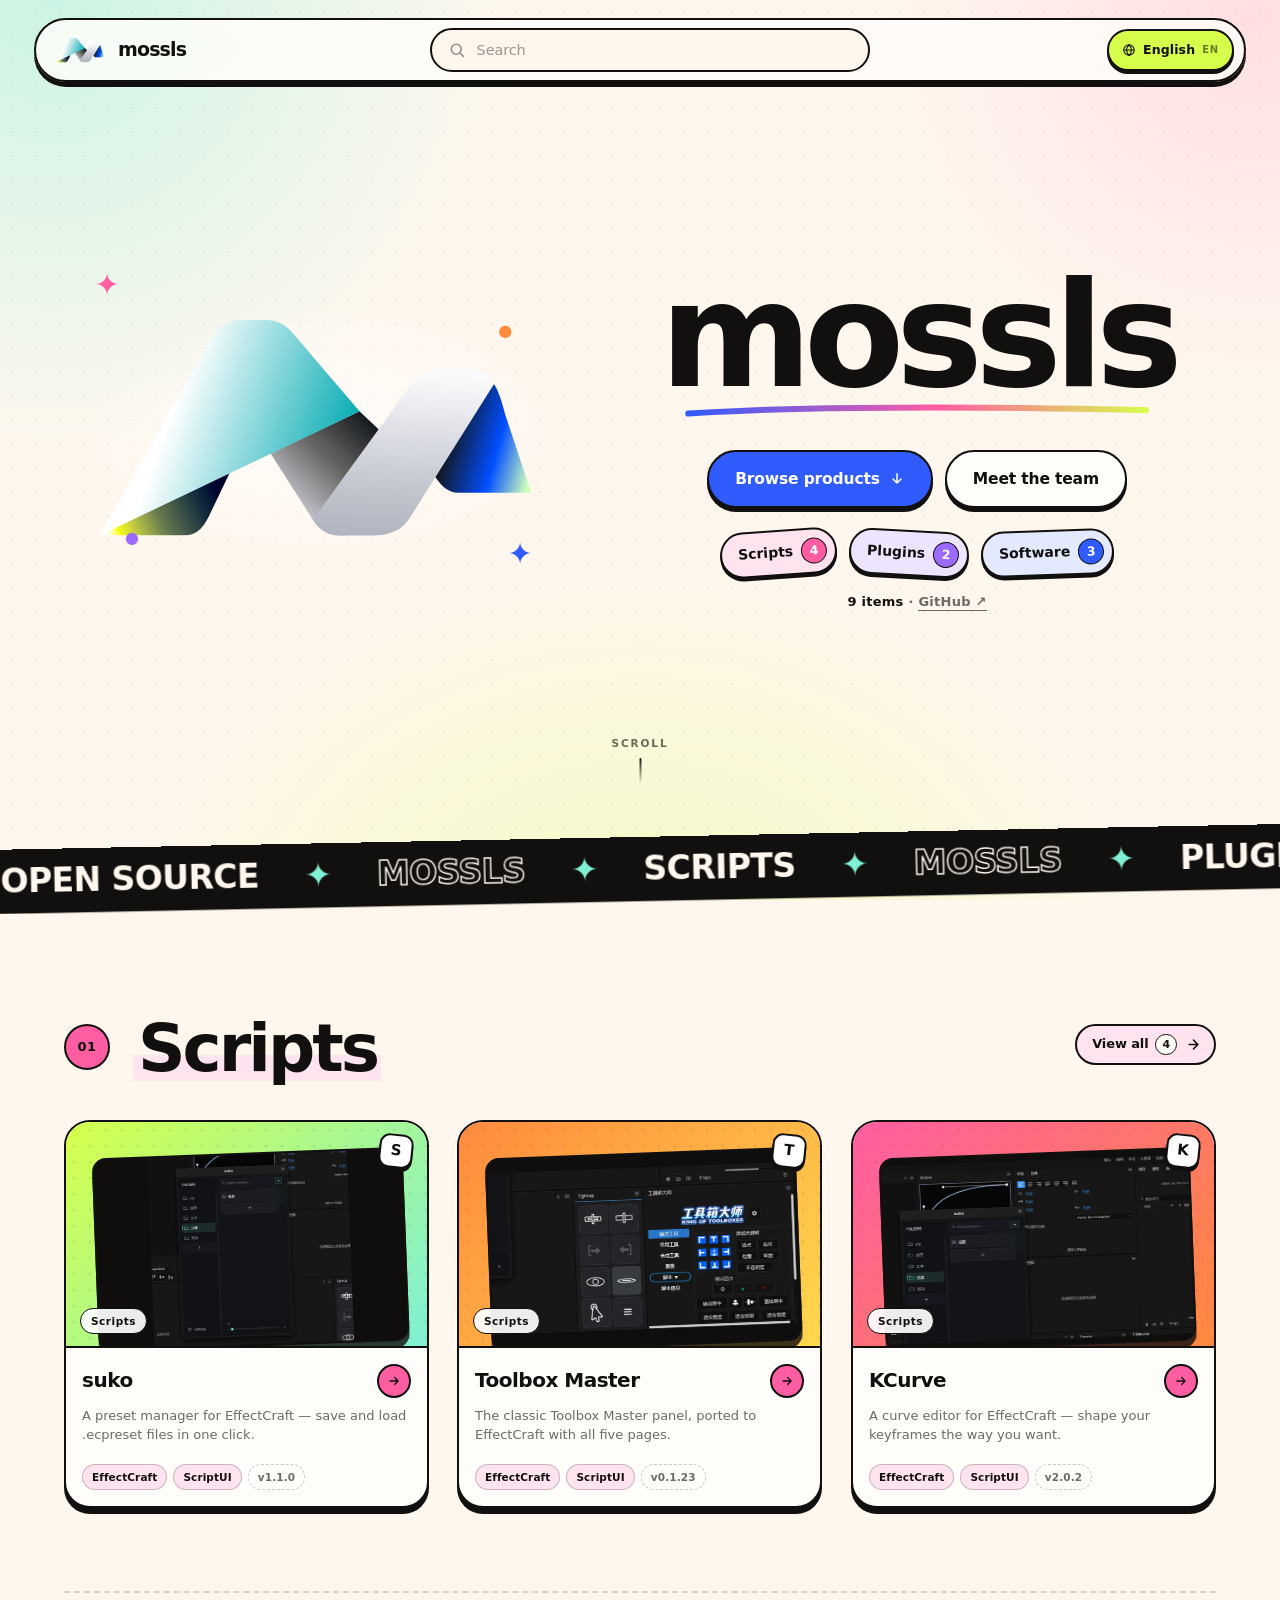
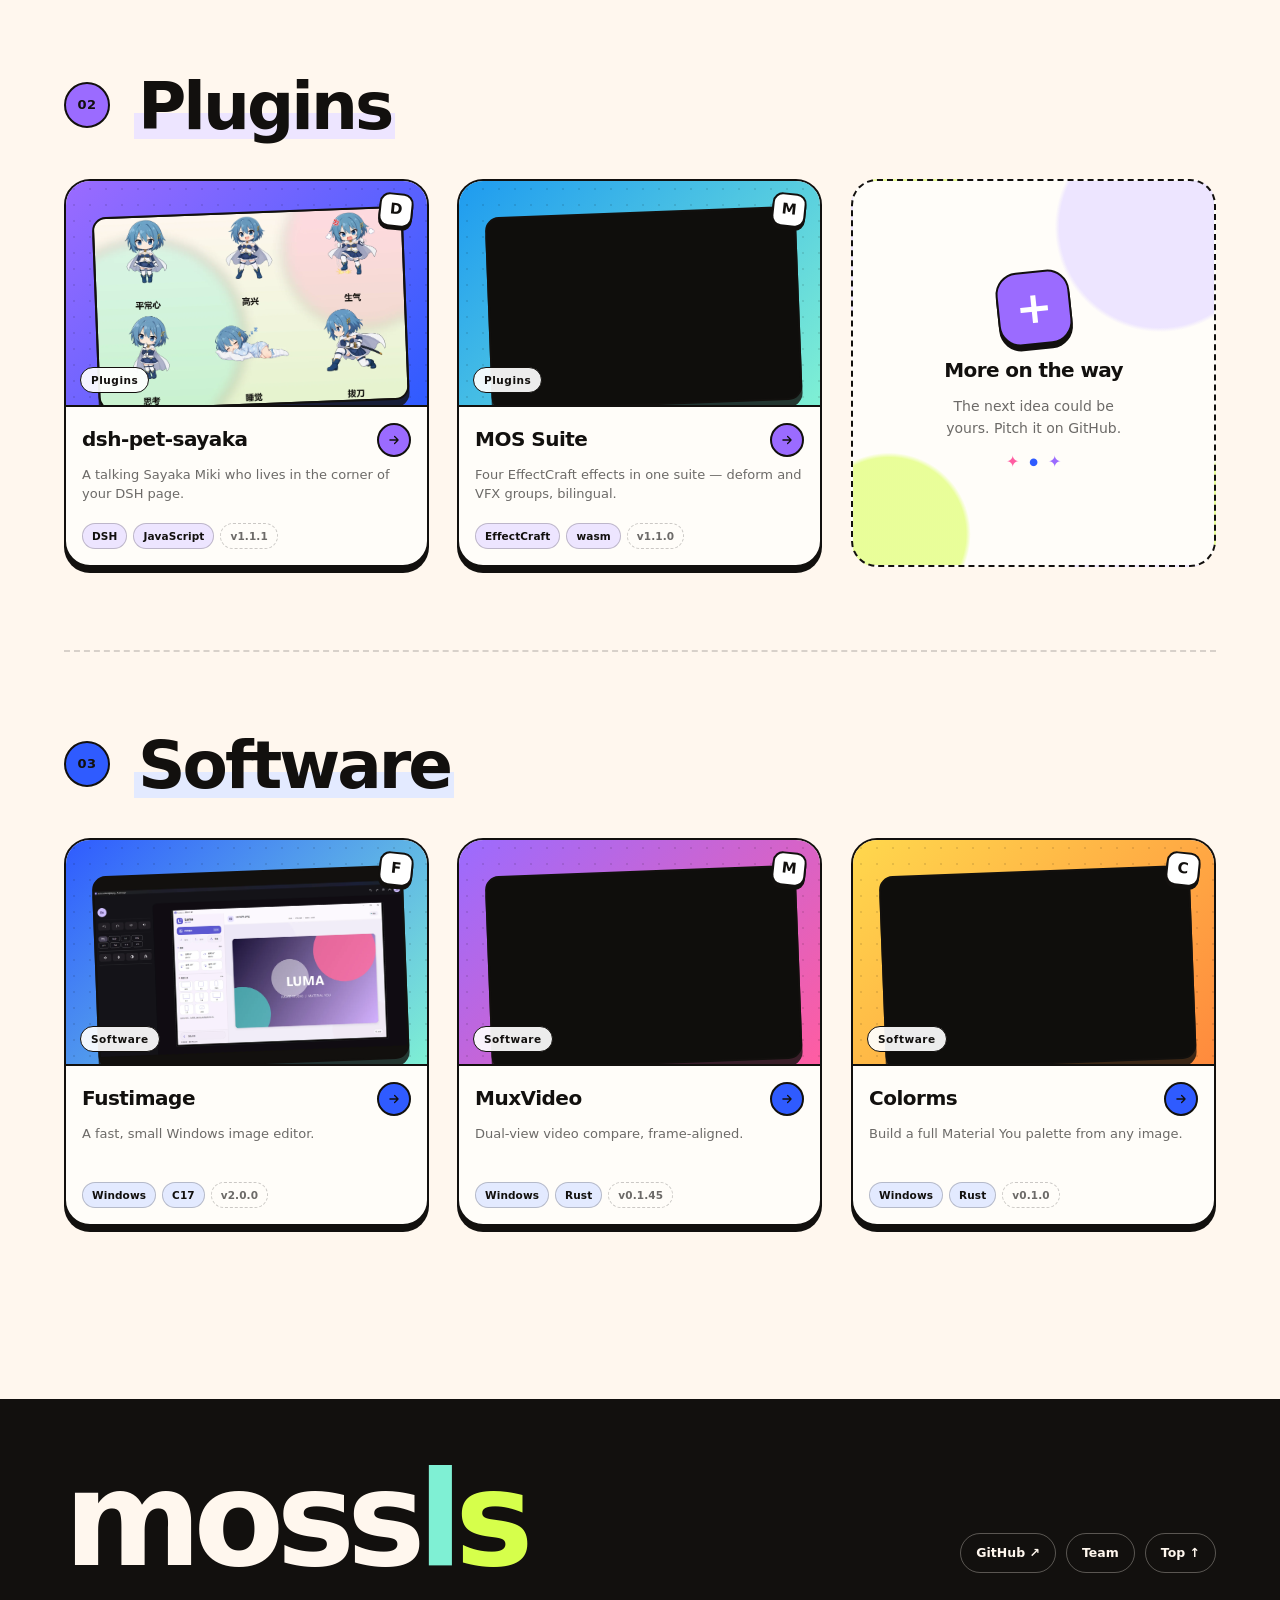
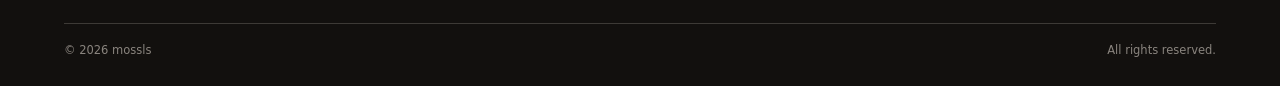
==== commit 815682fc: "site: add MOS Suite card on latest main (mossls-studio org, AGPL-3.0)" ====
--- a/index.html
+++ b/index.html
@@ -19,7 +19,7 @@
 <a class="skip" href="#main" data-i18n="a11y.skip">跳到主要内容</a>
 
 <div class="nav-shell">
-  <header class="nav site-header hero-in" style="--hd:1.15s">
+  <header class="nav site-header hero-in" style="--hd:.25s">
     <a class="brand" href="team.html">
       <img class="brand__logo" src="assets/logo-mark.png" alt="mossls" width="720" height="326">
       <span class="brand__text"><strong>mossls</strong></span>
@@ -44,15 +44,33 @@
 <main id="main">
   <section class="hero">
     <div class="hero__mark">
-      <svg class="logodraw" viewBox="20 225 1040 590" role="img" aria-label="mossls">
-        <defs>
-          <mask id="logoReveal" maskUnits="userSpaceOnUse" x="0" y="0" width="1080" height="1080">
-            <rect width="1080" height="1080" fill="#000"/>
-            <path class="draw-path" d="M104 700 L366 302 L646 652 L856 404 L956 700" fill="none" stroke="#fff" stroke-width="300" stroke-linecap="round" stroke-linejoin="round" pathLength="1"/>
-          </mask>
-        </defs>
-        <image href="assets/logo.png" x="0" y="0" width="1080" height="1080" mask="url(#logoReveal)"/>
-      </svg>
+      <div class="logo-stage">
+        <svg class="logo3d" viewBox="20 225 1040 590" role="img" aria-label="mossls">
+          <defs>
+            <!-- outlines of the five folds, taken verbatim from assets/logo.svg; used only to keep the light inside the logo -->
+            <clipPath id="logoShape">
+            <path d="M92.699 734.672 L263.989 734.672 C286.235 734.672 301.807 723.491 315.154 696.658 L365.973 590.624 C365.973 590.624 196.857 670.253 118.254 718.523 C109.667 723.796 92.699 734.672 92.699 734.672 Z"/>
+            <polygon points="707.291,560.072 595.547,734.672 586.235,734.672 528.035,702.08 441.899,567.056 623.43,480.858"/>
+            <path d="M771.725 605.519 L897.437 423.935 C906.749 437.903 913.733 458.855 920.717 486.791 L974.261 647.423 L825.269 647.423 C801.989 647.423 788.021 631.127 771.725 605.519 Z"/>
+            <path d="M92.699 734.672 L318.515 336.584 C332.483 310.976 353.435 294.68 381.371 294.68 L430.259 294.68 C455.867 294.68 472.163 303.992 488.459 322.616 L623.483 480.92 Z"/>
+            <path d="M528.035 702.08 L728.243 427.376 C746.867 404.096 772.475 392.456 802.739 392.456 L842.315 392.456 C867.923 392.456 884.219 404.096 898.187 425.048 L728.243 695.096 C711.947 723.032 686.339 734.672 651.419 734.672 L586.235 734.672 C560.627 734.672 542.003 725.36 528.035 702.08 Z"/>
+            </clipPath>
+            <linearGradient id="sheenGrad" x1="0" y1="0" x2="1" y2="0">
+              <stop offset="0" stop-color="#e6fffb" stop-opacity="0"/>
+              <stop offset=".38" stop-color="#e6fffb" stop-opacity="0"/>
+              <stop offset=".5" stop-color="#f4fffe" stop-opacity=".62"/>
+              <stop offset=".62" stop-color="#e6fffb" stop-opacity="0"/>
+              <stop offset="1" stop-color="#e6fffb" stop-opacity="0"/>
+            </linearGradient>
+          </defs>
+          <image href="assets/logo.svg" x="0" y="0" width="1080" height="1080"/>
+          <g class="sheen-layer" clip-path="url(#logoShape)" aria-hidden="true">
+            <g transform="rotate(16 540 540)">
+              <rect class="sheen" x="-330" y="-240" width="260" height="1560" fill="url(#sheenGrad)"/>
+            </g>
+          </g>
+        </svg>
+      </div>
       <span class="spark spark--a" aria-hidden="true">✦</span>
       <span class="spark spark--b" aria-hidden="true">✦</span>
       <span class="spark spark--c" aria-hidden="true">●</span>
@@ -71,11 +89,12 @@
           <path d="M5 12c110-7 300-9 530-4" stroke="url(#ruleGrad)" stroke-width="7" stroke-linecap="round" pathLength="1"/>
         </svg>
       </div>
-      <div class="hero__actions hero-in" style="--hd:2.2s">
+      <div class="hero__actions hero-in" style="--hd:1.02s">
         <a class="btn btn--primary" href="#sections"><span data-i18n="hero.cta">看看产品</span><svg class="btn__ico" viewBox="0 0 24 24" fill="none" stroke="currentColor" stroke-width="2.2" stroke-linecap="round" stroke-linejoin="round" aria-hidden="true"><path d="M12 4v14M6 12l6 6 6-6"/></svg></a>
         <a class="btn" href="team.html" data-i18n="hero.team">认识我们</a>
       </div>
-      <p class="hero__meta hero-in" id="heroMeta" style="--hd:2.3s"></p>
+      <div class="hero__chips hero-in" id="heroChips" style="--hd:1.08s"></div>
+      <p class="hero__meta hero-in" id="heroMeta" style="--hd:1.12s"></p>
     </div>
 
     <a class="hero__scroll" href="#sections"><span data-i18n="hero.scroll">向下滚动</span><span class="hero__scrollline"></span></a>
@@ -91,8 +110,7 @@
 <footer class="footer">
   <div class="footer__top">
     <div>
-      <p class="footer__big">mossls</p>
-      <p class="footer__tag" data-i18n="footer.tagline">小而好用的工具，一起做。</p>
+      <p class="footer__big"><span>moss</span><span class="footer__big__mint">l</span><span class="footer__big__lime">s</span></p>
     </div>
     <div class="footer__links">
       <a href="https://github.com/KOGGUA-EDIT" target="_blank" rel="noopener">GitHub ↗</a>
@@ -111,3 +129,6 @@
 <script src="js/main.js"></script>
 </body>
 </html>
+
+
+
--- a/css/style.css
+++ b/css/style.css
@@ -1717,54 +1717,341 @@
 html[lang="ar"] body { line-height: 1.8; }
 html[lang="ar"] .wordmark { letter-spacing: -.02em; }
 
-/* ---------- screenshot covers ---------- */
-.cover__bg {
+/* =========================================================
+   v1.1 polish — real screenshots on covers, calmer hero
+   ========================================================= */
+
+/* card cover: screenshot sits in the gradient like an app window */
+.cover__shot {
   position: absolute;
-  inset: -12%;
-  width: 124%;
-  height: 124%;
-  object-fit: cover;
-  filter: blur(30px) saturate(1.5) brightness(1.2);
-  transform: scale(1.06);
-  z-index: 0;
-}
-.cover__wash {
-  position: absolute;
-  inset: 0;
-  background: linear-gradient(135deg, var(--c1), var(--c2));
-  mix-blend-mode: overlay;
-  opacity: .55;
-  z-index: 0;
-}
-.cover__veil {
-  position: absolute;
-  inset: 0;
-  z-index: 1;
-  background:
-    radial-gradient(125% 95% at 50% 42%, rgba(18, 16, 14, 0) 30%, rgba(18, 16, 14, .34) 100%),
-    linear-gradient(180deg, rgba(18, 16, 14, .02), rgba(18, 16, 14, .18));
-}
-.cover__tile, .cover__cat, .prod-cover__tile, .prod-cover__name { z-index: 3; }
-.cover__tile--img, .prod-cover__tile--img {
-  padding: 0;
+  inset-block-start: 15%;
+  inset-inline-start: 9%;
+  width: 86%;
+  aspect-ratio: 16 / 10;
+  border: 2px solid var(--ink);
+  border-radius: 14px;
+  background: #0f0e0c;
   overflow: hidden;
-}
-.cover__tile--img img, .prod-cover__tile--img img {
+  box-shadow: 0 7px 0 rgba(18, 16, 14, .82);
+  transform: rotate(-2.2deg);
+  transform-origin: 20% 100%;
+  transition: transform .4s var(--ease), box-shadow .4s var(--ease);
+}
+.cover__shot img {
   width: 100%;
   height: 100%;
   object-fit: cover;
-  display: block;
-}
-.cover__tile--hero, .prod-cover__tile--hero {
-  width: 50%;
-  background: transparent;
-  border: 0;
+  object-position: top center;
+  transition: transform .6s var(--ease);
+}
+.card:hover .cover__shot { transform: rotate(0deg) translateY(-6px); box-shadow: 0 12px 0 rgba(18, 16, 14, .82); }
+.card:hover .cover__shot img { transform: scale(1.04); }
+
+.cover__badge {
+  position: absolute;
+  inset-block-start: 12px;
+  inset-inline-end: 14px;
+  z-index: 2;
+  display: grid;
+  place-items: center;
+  width: clamp(34px, 9cqw, 46px);
+  aspect-ratio: 1;
+  border: 2px solid var(--ink);
+  border-radius: 30%;
+  background: #fff;
+  box-shadow: 0 3px 0 var(--ink);
+  font-family: var(--font-display);
+  font-size: clamp(15px, 4cqw, 20px);
+  font-weight: 900;
+  transform: rotate(6deg);
+}
+.cover__cat { z-index: 2; }
+
+@container (min-width: 520px) {
+  .cover__shot { width: 62%; inset-inline-start: 19%; inset-block-start: 12%; }
+}
+
+/* product cover with a real screenshot */
+.prod-cover--shot { aspect-ratio: 16 / 11; }
+.prod-cover__shot {
+  position: absolute;
+  inset-block-start: 11%;
+  inset-inline-start: 7%;
+  width: 86%;
+  aspect-ratio: 16 / 10;
+  border: 2px solid var(--ink);
+  border-radius: 18px;
+  overflow: hidden;
+  background: #0f0e0c;
+  box-shadow: 0 10px 0 rgba(18, 16, 14, .85);
+  transform: rotate(-2deg);
+}
+.prod-cover__shot img { width: 100%; height: 100%; object-fit: cover; object-position: top center; }
+.prod-cover__badge {
+  position: absolute;
+  inset-block-start: 16px;
+  inset-inline-end: 18px;
+  z-index: 2;
+  display: grid;
+  place-items: center;
+  width: 58px;
+  aspect-ratio: 1;
+  border: 2px solid var(--ink);
+  border-radius: 30%;
+  background: #fff;
+  box-shadow: 0 4px 0 var(--ink);
+  font-family: var(--font-display);
+  font-size: 26px;
+  font-weight: 900;
+  transform: rotate(6deg);
+}
+.prod-cover__name { z-index: 2; }
+
+/* hero: tagline under the wordmark, tighter screen, readable meta */
+.hero { min-height: min(calc(100svh - 96px), 760px); }
+.hero__tagline { max-width: 22em; margin-inline: auto; color: var(--ink); }
+.hero__actions .btn { padding: 15px 26px; font-size: 15.5px; }
+.hero__meta { font-size: 13px; }
+
+/* cards: slightly calmer tag text, nicer description rhythm */
+.card__tag { display: -webkit-box; -webkit-line-clamp: 2; -webkit-box-orient: vertical; overflow: hidden; min-height: 2.9em; }
+
+@media (prefers-reduced-motion: reduce) {
+  .cover__shot, .cover__shot img { transition: none; }
+}
+
+/* ---------- dopamine accents ---------- */
+
+/* highlighter swipe behind section titles, in each section's accent */
+.section__title {
+  display: inline;
+  background: linear-gradient(transparent 58%, var(--acc-soft, var(--lime)) 58%, var(--acc-soft, var(--lime)) 92%, transparent 92%);
+  -webkit-box-decoration-break: clone;
+  box-decoration-break: clone;
+  padding-inline: .06em;
+}
+.members h2, .related h2 {
+  display: inline-block;
+  background: linear-gradient(transparent 60%, var(--lime) 60%, var(--lime) 92%, transparent 92%);
+  padding-inline: .08em;
+}
+
+/* cards lift with a coloured shadow in their category accent */
+.card:hover { box-shadow: 9px 11px 0 var(--acc, var(--ink)); border-color: var(--ink); }
+.card:hover .card__name > span:first-child {
+  background: linear-gradient(transparent 62%, var(--acc-soft, var(--lime)) 62%);
+}
+
+/* member cards: candy shadow, avatar ring in brand gradient */
+.member { transition: transform .24s var(--ease), box-shadow .24s var(--ease); }
+.member:hover { transform: translate(-3px, -4px); box-shadow: 8px 10px 0 var(--pink); }
+.member img { box-shadow: 0 0 0 3px var(--paper-2), 0 0 0 6px var(--mint); }
+.member:nth-child(2n) img { box-shadow: 0 0 0 3px var(--paper-2), 0 0 0 6px var(--pink); }
+.member:nth-child(2n):hover { box-shadow: 8px 10px 0 var(--blue); }
+
+/* footer wordmark gets the brand gradient underline */
+.footer__big {
+  display: inline-block;
+  width: fit-content;
+  color: #fff7ee;
+}
+.footer__big__mint { color: #7ff0d4; }
+.footer__big__lime { color: #d6ff4b; }
+
+/* ---------- filling the gaps ---------- */
+
+/* hero category stickers */
+.hero__chips {
+  display: flex;
+  flex-wrap: wrap;
+  justify-content: center;
+  gap: 10px 12px;
+  margin-block-start: 22px;
+}
+.chip {
+  display: inline-flex;
+  align-items: center;
+  gap: 8px;
+  padding: 8px 8px 8px 16px;
+  border: 2px solid var(--ink);
+  border-radius: 999px;
+  background: var(--acc-soft);
+  box-shadow: 0 3px 0 var(--ink);
+  font-size: 14px;
+  font-weight: 800;
+  transform: rotate(var(--r, 0deg));
+  transition: transform .25s var(--ease), box-shadow .25s var(--ease);
+}
+.chip b {
+  display: grid;
+  place-items: center;
+  min-width: 26px;
+  height: 26px;
+  border: 1.5px solid var(--ink);
+  border-radius: 999px;
+  background: var(--acc);
+  color: #fff;
+  font-size: 12.5px;
+}
+.chip:hover { transform: rotate(0deg) translateY(-3px); box-shadow: 0 6px 0 var(--ink); }
+.hero__meta { margin-block-start: 16px; }
+.hero { min-height: min(calc(100svh - 96px), 700px); }
+
+/* "more on the way" placeholder card */
+.card--soon {
+  align-items: center;
+  justify-content: center;
+  gap: 10px;
+  min-height: 100%;
+  padding: 34px 28px;
+  border-style: dashed;
+  background:
+    radial-gradient(circle at 85% 12%, var(--acc-soft) 0 22%, transparent 23%),
+    radial-gradient(circle at 10% 92%, color-mix(in srgb, var(--lime) 55%, transparent) 0 16%, transparent 17%),
+    var(--paper-2);
   box-shadow: none;
-}
-.cover__tile--hero img, .prod-cover__tile--hero img {
-  object-fit: contain;
-  filter: drop-shadow(0 16px 26px rgba(0, 0, 0, .5));
-}
-.prod-cover:has(.cover__bg)::before { display: none; }
-.prod-cover .cover__bg { filter: blur(34px) saturate(1.35) brightness(.9); }
+  text-align: center;
+}
+.card--soon:hover { box-shadow: 9px 11px 0 var(--acc); }
+.soon__plus {
+  display: grid;
+  place-items: center;
+  width: 74px;
+  height: 74px;
+  border: 2px solid var(--ink);
+  border-radius: 30%;
+  background: var(--acc);
+  color: #fff;
+  font-family: var(--font-display);
+  font-size: 44px;
+  font-weight: 900;
+  line-height: 1;
+  box-shadow: 0 5px 0 var(--ink);
+  transform: rotate(-6deg);
+  transition: transform .3s var(--ease);
+}
+.card--soon:hover .soon__plus { transform: rotate(84deg); }
+.soon__title { font-size: clamp(20px, 4.4cqw, 28px); font-weight: 900; letter-spacing: -.03em; }
+.soon__sub { max-width: 26ch; font-size: 14px; color: var(--ink-soft); text-wrap: balance; }
+.soon__stickers { display: flex; gap: 10px; font-style: normal; }
+.soon__stickers i { font-style: normal; color: var(--pink); }
+.soon__stickers i:nth-child(2) { color: var(--blue); font-size: 10px; align-self: center; }
+.soon__stickers i:nth-child(3) { color: var(--acc); }
+
+/* team header: logo + intro side by side */
+.team-head--split {
+  grid-template-columns: minmax(0, .8fr) minmax(0, 1.2fr);
+  align-items: center;
+  gap: clamp(20px, 5vw, 70px);
+}
+.team-head__art {
+  position: relative;
+  display: grid;
+  place-items: center;
+  padding: clamp(18px, 3vw, 40px);
+  border: 2px solid var(--ink);
+  border-radius: 32px;
+  background:
+    radial-gradient(circle at 20% 20%, rgba(127, 240, 212, .7), transparent 55%),
+    radial-gradient(circle at 85% 80%, rgba(255, 93, 162, .35), transparent 55%),
+    var(--paper-2);
+  box-shadow: 8px 9px 0 var(--ink);
+  transform: rotate(-2deg);
+}
+.team-head__art .team-head__logo { width: min(100%, 320px); }
+.team-head__art .spark--a { inset-block-start: 10%; inset-inline-end: 8%; inset-inline-start: auto; }
+.team-head__art .spark--c { inset-block-end: 12%; inset-inline-start: 10%; inset-block-start: auto; }
+.team-head .lead { margin-block-start: 14px; }
+.team-head__p { max-width: 46ch; margin-block-start: 12px; font-size: 15px; color: var(--ink-soft); }
+
+/* members grid with a "join" seat */
+.members__grid {
+  display: grid;
+  grid-template-columns: repeat(auto-fill, minmax(min(100%, 340px), 1fr));
+  gap: 18px;
+}
+.members__grid .member { max-width: none; }
+.member--join {
+  border-style: dashed;
+  box-shadow: none;
+  background: repeating-linear-gradient(-45deg, transparent 0 12px, rgba(214, 255, 75, .28) 12px 24px), var(--paper-2);
+}
+.member--join:hover { box-shadow: 8px 10px 0 var(--lime); }
+.member__plus {
+  display: grid;
+  place-items: center;
+  flex: none;
+  width: 74px;
+  height: 74px;
+  border: 2px dashed var(--ink);
+  border-radius: 50%;
+  background: var(--lime);
+  font-size: 36px;
+  font-weight: 900;
+}
+
+@media (max-width: 760px) {
+  .team-head--split { grid-template-columns: 1fr; }
+}
+.team-values-title { margin-block-start: clamp(24px, 4vw, 48px); }
+@media (min-width: 1100px) {
+  .grid > .card:first-child + .card--soon:last-child { grid-column: span 2; flex-direction: row; text-align: start; gap: 22px; }
+  .grid > .card:first-child + .card--soon:last-child .soon__stickers { display: none; }
+}
+
+/* =========================================================
+   Hero logo motion — quiet, Apple-style
+   Original vector (assets/logo.svg) is drawn untouched; a narrow
+   cyan-white sheen passes over it every 6 s, clipped to the folds.
+   ========================================================= */
+
+.logo-stage {
+  position: relative;
+  width: min(100%, 640px);
+  opacity: 0;
+  animation: logoIn .8s ease-in-out .1s forwards;
+}
+@keyframes logoIn {
+  from { opacity: 0; transform: translateY(6px); }
+  to   { opacity: 1; transform: translateY(0); }
+}
+
+.logo3d {
+  width: 100%;
+  height: auto;
+  overflow: visible;
+  transform: perspective(1100px) rotateX(0deg) rotateY(0deg);
+  transition: transform .7s ease-in-out;
+}
+
+/* the light: moves only via transform; screen blend keeps each fold's own shading */
+.sheen-layer { mix-blend-mode: screen; }
+.sheen {
+  opacity: 0;
+  transform: translateX(0);
+  animation: logoSheen 6s ease-in-out 1.3s infinite;
+}
+@keyframes logoSheen {
+  0%   { transform: translateX(0);      opacity: 0; }
+  4%   { opacity: 1; }
+  30%  { opacity: 1; }
+  34%  { transform: translateX(1500px); opacity: 0; }
+  100% { transform: translateX(1500px); opacity: 0; }
+}
+
+/* hover tilt — desktop pointers only, max 2° */
+@media (hover: hover) and (pointer: fine) {
+  .hero__mark:hover .logo3d { transform: perspective(1100px) rotateX(1.2deg) rotateY(-2deg); }
+}
+
+/* the wordmark and its rule are never part of the light */
+.wordmark span { animation-delay: calc(.5s + var(--i, 0) * .05s); }
+.wordmark__rule path { animation-delay: .85s; }
+
+@media (prefers-reduced-motion: reduce) {
+  .logo-stage { opacity: 1; animation: none; }
+  .sheen { animation: none !important; opacity: 0 !important; }
+  .logo3d, .hero__mark:hover .logo3d { transition: none; transform: none; }
+}
+
 
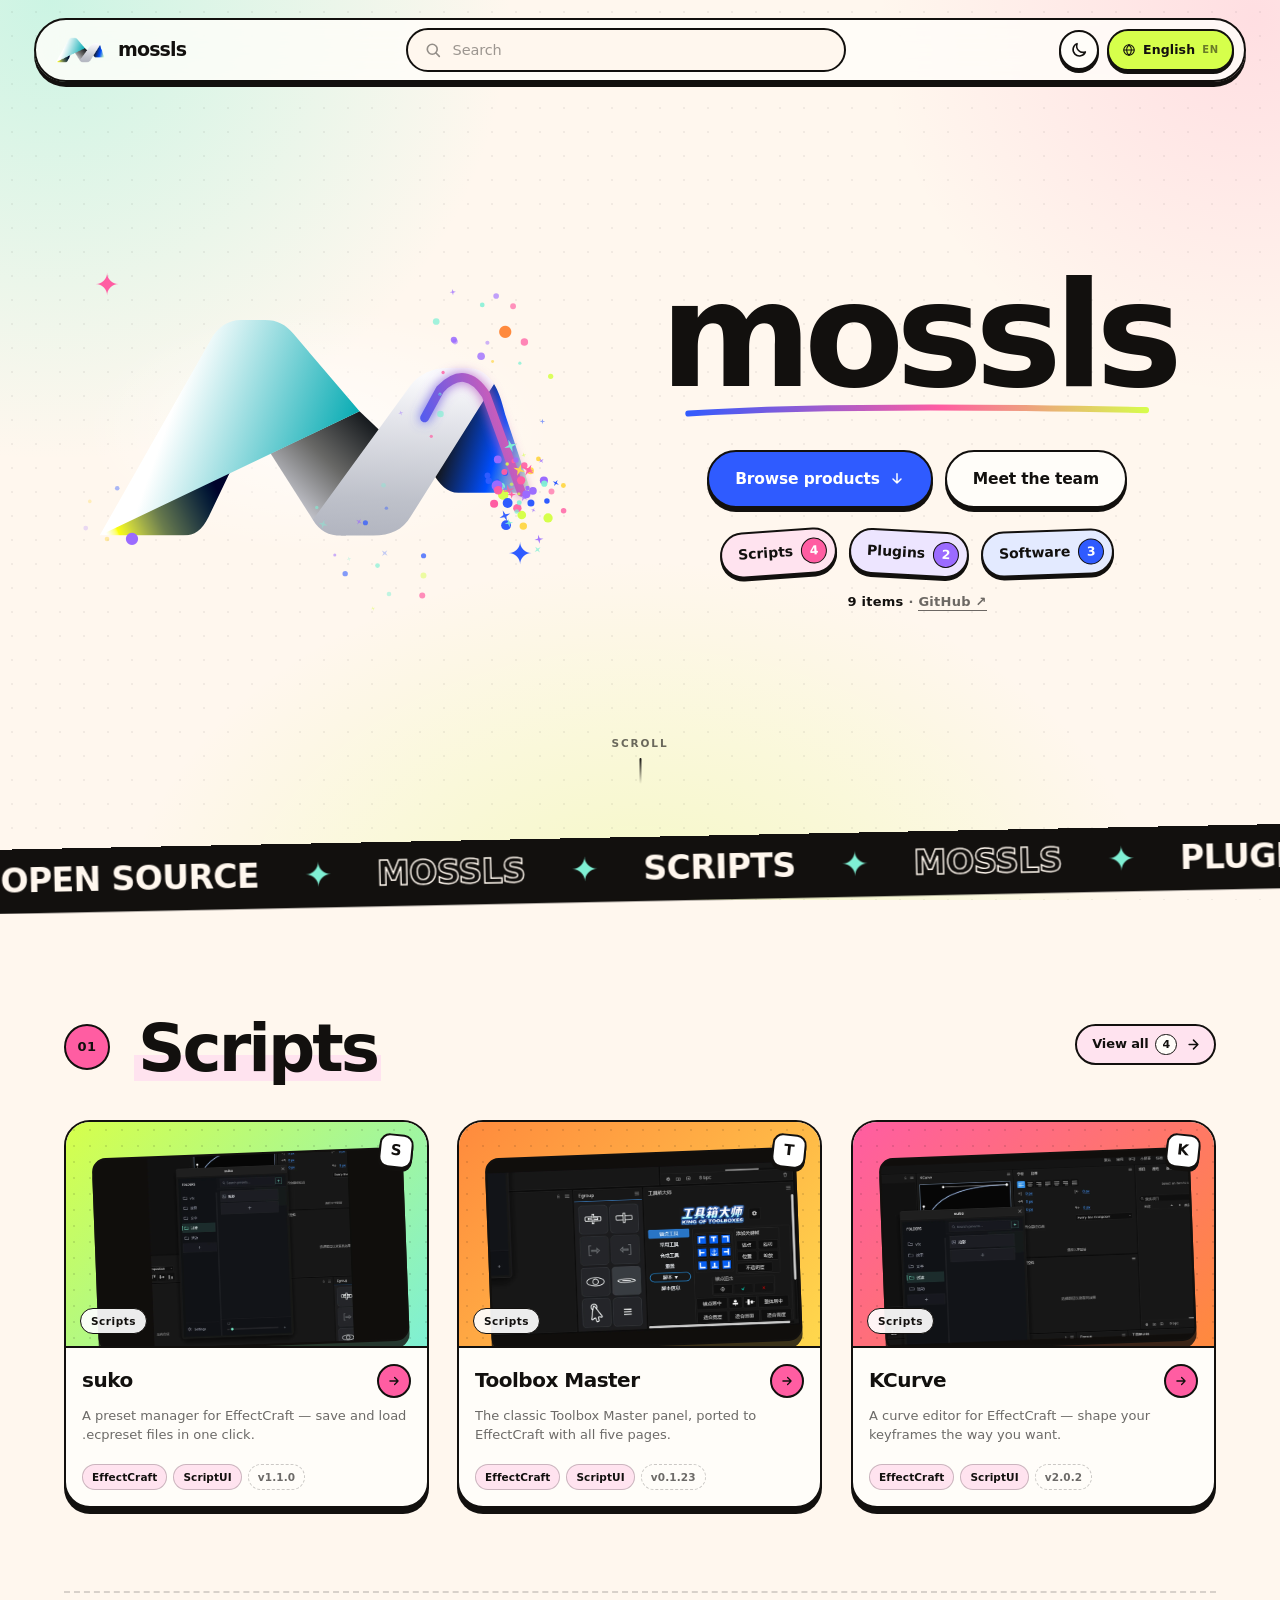
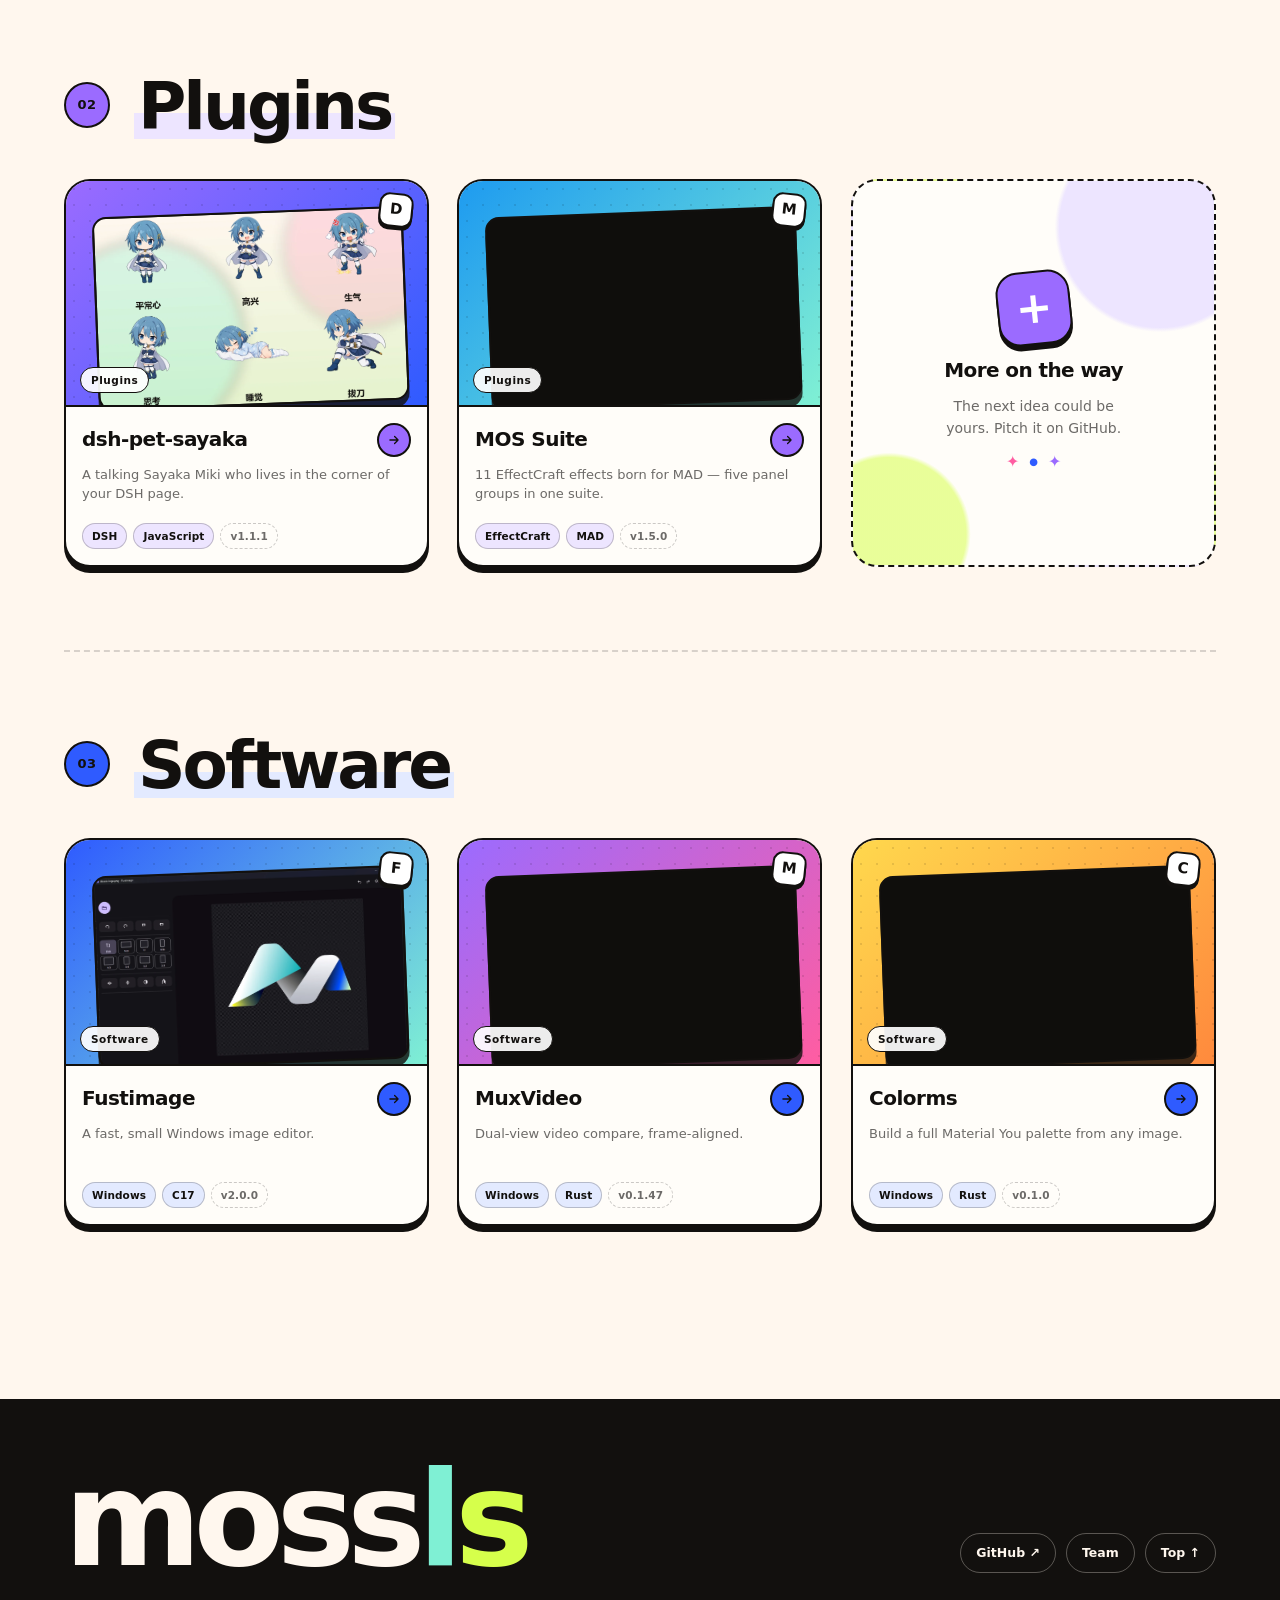
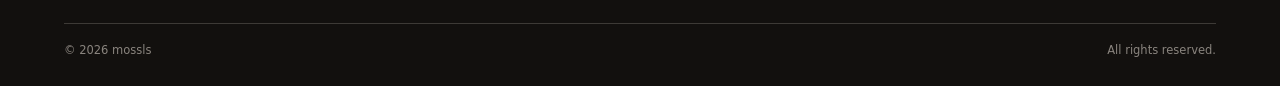
==== commit cdd44501: "feat: add hero logo stroke/particle animation, dark mode, refreshed app shots, and MOS Suite v1.5.0 " ====
--- a/index.html
+++ b/index.html
@@ -6,14 +6,14 @@
 <title>mossls — 小而好用的开源工具</title>
 <meta name="description" content="mossls 的开源工具集合：脚本、插件、软件。全部公开在 GitHub。">
 <meta name="theme-color" content="#fff7ee">
-<meta name="color-scheme" content="light">
+<meta name="color-scheme" content="light dark">
 <meta property="og:type" content="website">
 <meta property="og:title" content="mossls">
 <meta property="og:description" content="Small tools, made together.">
 <link rel="icon" type="image/png" href="assets/favicon.png">
 <link rel="apple-touch-icon" href="assets/app-icon.png">
 <link rel="stylesheet" href="css/style.css">
-<script>document.documentElement.classList.add('js');</script>
+<script>(function(){var r=document.documentElement;r.classList.add('js');try{var t=localStorage.getItem('mossls.theme');if(t!=='dark'&&t!=='light')t=matchMedia('(prefers-color-scheme: dark)').matches?'dark':'light';r.dataset.theme=t;var m=document.querySelector('meta[name="theme-color"]');if(m)m.content=t==='dark'?'#111116':'#fff7ee';}catch(e){}})();</script>
 </head>
 <body data-page="home">
 <a class="skip" href="#main" data-i18n="a11y.skip">跳到主要内容</a>
@@ -30,13 +30,20 @@
       <input class="nav__searchinput" id="navQ" type="search" name="q" enterkeyhint="search" autocomplete="off" spellcheck="false" aria-label="Search" data-i18n-placeholder="search.placeholder" data-i18n-aria="search.label">
     </form>
 
-    <div class="lang" id="lang">
-      <button class="lang__btn" id="langBtn" type="button" aria-expanded="false" aria-haspopup="listbox" data-i18n-aria="nav.language">
-        <svg class="lang__globe" viewBox="0 0 20 20" fill="none" stroke="currentColor" stroke-width="1.6" aria-hidden="true"><circle cx="10" cy="10" r="7.5"/><path d="M2.5 10h15M10 2.5c2.2 2.1 3.4 4.7 3.4 7.5S12.2 15.4 10 17.5C7.8 15.4 6.6 12.8 6.6 10S7.8 4.6 10 2.5z"/></svg>
-        <span id="langCurrent">中文</span>
-        <span class="lang__code" id="langCode">ZH</span>
+    <div class="nav__tools">
+      <button class="theme-btn" id="themeBtn" type="button" aria-label="切换暗夜模式" data-i18n-aria="nav.theme">
+        <svg class="theme-btn__ico theme-btn__ico--sun" viewBox="0 0 24 24" fill="none" stroke="currentColor" stroke-width="2.1" stroke-linecap="round" stroke-linejoin="round" aria-hidden="true"><circle cx="12" cy="12" r="4.2"/><path d="M12 2.5v2.2M12 19.3v2.2M4.9 4.9l1.6 1.6M17.5 17.5l1.6 1.6M2.5 12h2.2M19.3 12h2.2M4.9 19.1l1.6-1.6M17.5 6.5l1.6-1.6"/></svg>
+        <svg class="theme-btn__ico theme-btn__ico--moon" viewBox="0 0 24 24" fill="none" stroke="currentColor" stroke-width="2.1" stroke-linecap="round" stroke-linejoin="round" aria-hidden="true"><path d="M20.5 14.5A8.5 8.5 0 0 1 9.5 3.5a8.5 8.5 0 1 0 11 11z"/></svg>
       </button>
-      <ul class="lang__menu" id="langMenu" role="listbox"></ul>
+
+      <div class="lang" id="lang">
+        <button class="lang__btn" id="langBtn" type="button" aria-expanded="false" aria-haspopup="listbox" data-i18n-aria="nav.language">
+          <svg class="lang__globe" viewBox="0 0 20 20" fill="none" stroke="currentColor" stroke-width="1.6" aria-hidden="true"><circle cx="10" cy="10" r="7.5"/><path d="M2.5 10h15M10 2.5c2.2 2.1 3.4 4.7 3.4 7.5S12.2 15.4 10 17.5C7.8 15.4 6.6 12.8 6.6 10S7.8 4.6 10 2.5z"/></svg>
+          <span id="langCurrent">中文</span>
+          <span class="lang__code" id="langCode">ZH</span>
+        </button>
+        <ul class="lang__menu" id="langMenu" role="listbox"></ul>
+      </div>
     </div>
   </header>
 </div>
@@ -44,8 +51,9 @@
 <main id="main">
   <section class="hero">
     <div class="hero__mark">
-      <div class="logo-stage">
-        <svg class="logo3d" viewBox="20 225 1040 590" role="img" aria-label="mossls">
+      <div class="logo-stage" id="logoStage" role="button" tabindex="0" aria-label="mossls — 点击重播 Logo 动画" data-i18n-aria="hero.logoReplay">
+        <canvas class="logo-particles" id="logoParticles" aria-hidden="true"></canvas>
+        <svg class="logo3d" id="logoSvg" viewBox="20 225 1040 590" role="img" aria-label="mossls">
           <defs>
             <!-- outlines of the five folds, taken verbatim from assets/logo.svg; used only to keep the light inside the logo -->
             <clipPath id="logoShape">
@@ -55,6 +63,25 @@
             <path d="M92.699 734.672 L318.515 336.584 C332.483 310.976 353.435 294.68 381.371 294.68 L430.259 294.68 C455.867 294.68 472.163 303.992 488.459 322.616 L623.483 480.92 Z"/>
             <path d="M528.035 702.08 L728.243 427.376 C746.867 404.096 772.475 392.456 802.739 392.456 L842.315 392.456 C867.923 392.456 884.219 404.096 898.187 425.048 L728.243 695.096 C711.947 723.032 686.339 734.672 651.419 734.672 L586.235 734.672 C560.627 734.672 542.003 725.36 528.035 702.08 Z"/>
             </clipPath>
+            <mask id="logoRevealMask" maskUnits="userSpaceOnUse" x="0" y="0" width="1080" height="1080">
+              <rect x="0" y="0" width="1080" height="1080" fill="#000"/>
+              <path id="logoRevealPath"
+                d="M95 732 L265 690 L355 344 Q405 276 462 342 L592 686 Q626 724 658 676 L788 436 Q840 382 882 448 L964 652"
+                fill="none" stroke="#fff" stroke-width="360" stroke-linecap="round" stroke-linejoin="round"/>
+            </mask>
+            <linearGradient id="logoTraceGrad" x1="100" y1="700" x2="960" y2="420" gradientUnits="userSpaceOnUse">
+              <stop offset="0" stop-color="#d6ff4b"/>
+              <stop offset=".35" stop-color="#7ff0d4"/>
+              <stop offset=".7" stop-color="#2f5bff"/>
+              <stop offset="1" stop-color="#ff5da2"/>
+            </linearGradient>
+            <filter id="traceGlow" x="-25%" y="-25%" width="150%" height="150%">
+              <feGaussianBlur stdDeviation="12" result="blur"/>
+              <feMerge>
+                <feMergeNode in="blur"/>
+                <feMergeNode in="SourceGraphic"/>
+              </feMerge>
+            </filter>
             <linearGradient id="sheenGrad" x1="0" y1="0" x2="1" y2="0">
               <stop offset="0" stop-color="#e6fffb" stop-opacity="0"/>
               <stop offset=".38" stop-color="#e6fffb" stop-opacity="0"/>
@@ -63,12 +90,17 @@
               <stop offset="1" stop-color="#e6fffb" stop-opacity="0"/>
             </linearGradient>
           </defs>
-          <image href="assets/logo.svg" x="0" y="0" width="1080" height="1080"/>
-          <g class="sheen-layer" clip-path="url(#logoShape)" aria-hidden="true">
-            <g transform="rotate(16 540 540)">
-              <rect class="sheen" x="-330" y="-240" width="260" height="1560" fill="url(#sheenGrad)"/>
+          <g id="logoArtGroup" class="logo3d__art" mask="url(#logoRevealMask)">
+            <image href="assets/logo.svg" x="0" y="0" width="1080" height="1080"/>
+            <g class="sheen-layer" clip-path="url(#logoShape)" aria-hidden="true">
+              <g transform="rotate(16 540 540)">
+                <rect class="sheen" x="-330" y="-240" width="260" height="1560" fill="url(#sheenGrad)"/>
+              </g>
             </g>
           </g>
+          <path id="logoTracePath" class="logo3d__trace"
+            d="M110 730 L345 344 Q405 276 462 342 L592 686 Q626 724 658 676 L788 436 Q840 382 882 448 L954 646"
+            fill="none" stroke="url(#logoTraceGrad)" stroke-width="18" stroke-linecap="round" stroke-linejoin="round" filter="url(#traceGlow)" aria-hidden="true"/>
         </svg>
       </div>
       <span class="spark spark--a" aria-hidden="true">✦</span>
--- a/css/style.css
+++ b/css/style.css
@@ -24,10 +24,6 @@
     "PingFang SC", "Hiragino Sans GB", "Microsoft YaHei", sans-serif;
   --font-display: "Segoe UI Variable Display", "Segoe UI", system-ui, -apple-system,
     "PingFang SC", "Hiragino Sans GB", "Microsoft YaHei", sans-serif;
-}
-
-@supports (color-scheme: only light) {
-  :root { color-scheme: only light; }
 }
 
 /* ---------- base ---------- */
@@ -2052,6 +2048,658 @@
   .logo-stage { opacity: 1; animation: none; }
   .sheen { animation: none !important; opacity: 0 !important; }
   .logo3d, .hero__mark:hover .logo3d { transition: none; transform: none; }
-}
+  .logo3d__trace { display: none; }
+}
+
+/* =========================================================
+   v1.2 — logo particles, theme toggle, MOS Suite showcase,
+          lightbox & dark mode
+   ========================================================= */
+
+/* nav right tool group */
+.nav__tools {
+  display: flex;
+  align-items: center;
+  gap: 8px;
+  flex: none;
+}
+
+.theme-btn {
+  position: relative;
+  display: grid;
+  place-items: center;
+  width: 40px;
+  height: 40px;
+  border: 2px solid var(--ink);
+  border-radius: 999px;
+  background: var(--paper-2);
+  color: var(--ink);
+  box-shadow: 0 3px 0 var(--ink);
+  transition: transform .18s var(--ease), box-shadow .18s, background .2s, color .2s;
+}
+.theme-btn:hover { transform: translate(-1px, -1px); box-shadow: 4px 4px 0 var(--ink); }
+.theme-btn:active { transform: translate(1px, 1px); box-shadow: 0 1px 0 var(--ink); }
+.theme-btn__ico {
+  position: absolute;
+  width: 18px;
+  height: 18px;
+  transition: transform .35s var(--ease), opacity .25s;
+}
+.theme-btn__ico--sun { opacity: 0; transform: rotate(-90deg) scale(.6); }
+.theme-btn__ico--moon { opacity: 1; transform: rotate(0deg) scale(1); }
+html[data-theme="dark"] .theme-btn__ico--sun { opacity: 1; transform: rotate(0deg) scale(1); }
+html[data-theme="dark"] .theme-btn__ico--moon { opacity: 0; transform: rotate(90deg) scale(.6); }
+
+/* logo stroke + particle stage */
+.logo-stage {
+  cursor: pointer;
+  user-select: none;
+  -webkit-tap-highlight-color: transparent;
+}
+.logo-particles {
+  position: absolute;
+  inset: -14%;
+  width: 128%;
+  height: 128%;
+  pointer-events: none;
+  z-index: 3;
+}
+.logo3d { position: relative; z-index: 2; }
+.logo3d__trace { pointer-events: none; transition: opacity .35s ease; }
+
+/* clickable screenshot zoom */
+.shot--img { cursor: zoom-in; }
+.shot--img img { transition: transform .35s var(--ease); }
+.shot--img:hover img { transform: scale(1.02); }
+
+/* MOS Suite "Born for MAD" 11-plugin showcase */
+.mos-showcase {
+  margin-block: clamp(28px, 4vw, 48px) clamp(24px, 3vw, 38px);
+}
+.mos-banner {
+  position: relative;
+  overflow: hidden;
+  padding: clamp(22px, 3.2vw, 36px);
+  border: 2px solid var(--ink);
+  border-radius: var(--radius);
+  background:
+    radial-gradient(60% 120% at 95% 15%, rgba(255, 93, 162, .26), transparent 65%),
+    radial-gradient(55% 110% at 5% 95%, rgba(127, 240, 212, .36), transparent 65%),
+    var(--paper-2);
+  box-shadow: 0 7px 0 var(--ink);
+}
+.mos-banner__badge {
+  display: inline-flex;
+  align-items: center;
+  gap: 6px;
+  padding: 5px 13px;
+  border: 2px solid var(--ink);
+  border-radius: 999px;
+  background: var(--lime);
+  color: #12100e;
+  font-size: 11px;
+  font-weight: 900;
+  letter-spacing: .16em;
+  text-transform: uppercase;
+  box-shadow: 0 3px 0 var(--ink);
+}
+.mos-banner__title {
+  margin-block-start: 14px;
+  font-family: var(--font-display);
+  font-size: clamp(24px, 3.4vw, 38px);
+  font-weight: 900;
+  letter-spacing: -.03em;
+  line-height: 1.15;
+}
+.mos-banner__sub {
+  margin-block-start: 10px;
+  max-width: 68ch;
+  font-size: 15px;
+  line-height: 1.65;
+  color: var(--ink-soft);
+}
+
+.mos-head {
+  display: flex;
+  flex-wrap: wrap;
+  align-items: center;
+  justify-content: space-between;
+  gap: 14px;
+  margin-block: clamp(24px, 3vw, 34px) 18px;
+}
+.mos-head h2 { margin: 0; }
+.mos-tabs {
+  display: flex;
+  flex-wrap: wrap;
+  gap: 8px;
+}
+.mos-tab {
+  display: inline-flex;
+  align-items: center;
+  gap: 6px;
+  padding: 7px 13px;
+  border: 2px solid var(--ink);
+  border-radius: 999px;
+  background: var(--paper-2);
+  font-size: 13px;
+  font-weight: 750;
+  box-shadow: 0 3px 0 var(--ink);
+  transition: transform .16s var(--ease), box-shadow .16s, background .16s, color .16s;
+}
+.mos-tab b {
+  display: inline-grid;
+  place-items: center;
+  min-width: 20px;
+  height: 20px;
+  padding-inline: 5px;
+  border-radius: 999px;
+  background: rgba(18, 16, 14, .09);
+  font-size: 11px;
+}
+.mos-tab:hover { transform: translate(-1px, -1px); box-shadow: 4px 4px 0 var(--ink); }
+.mos-tab.is-on {
+  background: var(--gacc, var(--ink));
+  color: #fff;
+}
+.mos-tab.is-on b { background: rgba(255, 255, 255, .24); color: #fff; }
+
+.mos-grid {
+  display: grid;
+  grid-template-columns: repeat(3, minmax(0, 1fr));
+  gap: 18px;
+}
+@media (max-width: 1080px) { .mos-grid { grid-template-columns: repeat(2, minmax(0, 1fr)); } }
+@media (max-width: 640px)  { .mos-grid { grid-template-columns: minmax(0, 1fr); } }
+
+.mos-card {
+  display: flex;
+  flex-direction: column;
+  border: 2px solid var(--ink);
+  border-radius: 22px;
+  background: var(--paper-2);
+  overflow: hidden;
+  box-shadow: 0 5px 0 var(--ink);
+  transition: transform .22s var(--ease), box-shadow .22s var(--ease);
+}
+.mos-card:hover {
+  transform: translate(-3px, -4px);
+  box-shadow: 8px 10px 0 var(--gacc, var(--ink));
+}
+.mos-card[hidden] { display: none; }
+
+.mos-card__media {
+  position: relative;
+  aspect-ratio: 16 / 10;
+  background: #0d0e14;
+  border-block-end: 2px solid var(--ink);
+  overflow: hidden;
+  cursor: zoom-in;
+}
+.mos-card__media img {
+  width: 100%;
+  height: 100%;
+  object-fit: cover;
+  transition: transform .45s var(--ease);
+}
+.mos-card:hover .mos-card__media img { transform: scale(1.05); }
+
+.mos-card__group,
+.mos-card__runtime {
+  position: absolute;
+  inset-block-start: 10px;
+  padding: 4px 10px;
+  border: 1.5px solid #12100e;
+  border-radius: 999px;
+  font-size: 11px;
+  font-weight: 800;
+  letter-spacing: .02em;
+  box-shadow: 0 2px 0 #12100e;
+}
+.mos-card__group {
+  inset-inline-start: 10px;
+  background: var(--gacc, var(--blue));
+  color: #fff;
+}
+.mos-card__runtime {
+  inset-inline-end: 10px;
+  background: rgba(18, 16, 22, .84);
+  color: #f4f1ea;
+  border-color: rgba(255, 255, 255, .28);
+}
+
+.mos-card__body {
+  display: flex;
+  flex-direction: column;
+  gap: 8px;
+  padding: 15px 16px 16px;
+  flex: 1;
+}
+.mos-card__head {
+  display: flex;
+  align-items: baseline;
+  justify-content: space-between;
+  gap: 8px;
+}
+.mos-card__head h3 {
+  font-family: var(--font-display);
+  font-size: 17px;
+  font-weight: 850;
+  letter-spacing: -.02em;
+}
+.mos-card__ver {
+  font-size: 11px;
+  font-weight: 800;
+  padding: 2px 8px;
+  border-radius: 999px;
+  border: 1.5px solid var(--line);
+  color: var(--ink-soft);
+}
+.mos-card__id {
+  display: inline-block;
+  align-self: flex-start;
+  font-family: ui-monospace, "Cascadia Code", Consolas, monospace;
+  font-size: 11.5px;
+  font-weight: 700;
+  padding: 2px 8px;
+  border-radius: 7px;
+  background: rgba(18, 16, 14, .06);
+  color: var(--ink-soft);
+}
+.mos-card__desc {
+  margin: 0;
+  font-size: 13.5px;
+  line-height: 1.58;
+  color: var(--ink-soft);
+  flex: 1;
+}
+.mos-card__foot {
+  display: flex;
+  align-items: flex-end;
+  justify-content: space-between;
+  gap: 8px;
+  padding-block-start: 6px;
+}
+.mos-card__hl {
+  display: flex;
+  flex-wrap: wrap;
+  gap: 5px;
+}
+.mos-card__hl span {
+  font-size: 11px;
+  font-weight: 700;
+  padding: 3px 8px;
+  border-radius: 999px;
+  border: 1.5px solid var(--line);
+  background: var(--paper);
+}
+.mos-card__repo {
+  flex: none;
+  font-size: 12px;
+  font-weight: 800;
+  color: var(--gacc, var(--blue));
+  white-space: nowrap;
+}
+.mos-card__repo:hover { text-decoration: underline; }
+
+/* Lightbox */
+.lightbox {
+  position: fixed;
+  inset: 0;
+  z-index: 300;
+  display: grid;
+  place-items: center;
+  padding: 20px;
+  opacity: 0;
+  transition: opacity .2s ease;
+}
+.lightbox[hidden] { display: none; }
+.lightbox.is-open { opacity: 1; }
+.lightbox__backdrop {
+  position: absolute;
+  inset: 0;
+  background: rgba(10, 10, 14, .82);
+  backdrop-filter: blur(8px);
+}
+.lightbox__box {
+  position: relative;
+  z-index: 1;
+  margin: 0;
+  max-width: min(94vw, 1320px);
+  max-height: 90vh;
+  display: flex;
+  flex-direction: column;
+  align-items: center;
+  gap: 10px;
+  transform: scale(.96);
+  transition: transform .22s var(--ease);
+}
+.lightbox.is-open .lightbox__box { transform: scale(1); }
+.lightbox__img {
+  max-width: 100%;
+  max-height: calc(90vh - 54px);
+  border-radius: 16px;
+  border: 2px solid rgba(255, 255, 255, .22);
+  box-shadow: 0 20px 60px rgba(0, 0, 0, .55);
+  background: #0d0e14;
+}
+.lightbox__cap {
+  color: #f4f1ea;
+  font-size: 13.5px;
+  font-weight: 700;
+}
+.lightbox__close {
+  position: absolute;
+  inset-block-start: -14px;
+  inset-inline-end: -14px;
+  width: 38px;
+  height: 38px;
+  border-radius: 50%;
+  border: 2px solid #f4f1ea;
+  background: #16171f;
+  color: #f4f1ea;
+  font-size: 16px;
+  font-weight: 800;
+  display: grid;
+  place-items: center;
+  box-shadow: 0 4px 14px rgba(0, 0, 0, .45);
+}
+.lightbox__close:hover { background: var(--pink); border-color: var(--pink); color: #12100e; }
+
+/* =========================================================
+   Dark Mode — obsidian dopamine editorial
+   ========================================================= */
+
+html[data-theme="dark"] {
+  color-scheme: dark;
+  --ink: #f4f1ea;
+  --ink-soft: rgba(244, 241, 234, .68);
+  --line: rgba(244, 241, 234, .16);
+  --paper: #111116;
+  --paper-2: #191a23;
+  --shadow: 0 6px 0 #050508;
+  --shadow-lift: 9px 11px 0 #050508;
+}
+
+html[data-theme="dark"] body {
+  background-color: var(--paper);
+  background-image:
+    radial-gradient(rgba(244, 241, 234, .06) 1px, transparent 1px),
+    radial-gradient(58vw 58vw at 4% 0%, rgba(127, 240, 212, .14), transparent 62%),
+    radial-gradient(46vw 46vw at 98% 2%, rgba(255, 93, 162, .14), transparent 64%),
+    radial-gradient(64vw 48vw at 50% 106%, rgba(47, 91, 255, .16), transparent 64%);
+}
+
+html[data-theme="dark"] ::selection { background: var(--lime); color: #12100e; }
+html[data-theme="dark"] .skip { background: var(--lime); color: #12100e; border-color: #050508; }
+
+html[data-theme="dark"] .nav {
+  background: rgba(22, 23, 31, .84);
+  border-color: rgba(244, 241, 234, .22);
+  box-shadow: 0 5px 0 #050508;
+}
+html[data-theme="dark"] .nav__search {
+  background: #12131b;
+  border-color: rgba(244, 241, 234, .22);
+}
+html[data-theme="dark"] .nav__search:focus-within {
+  box-shadow: 0 0 0 4px rgba(127, 240, 212, .22);
+  border-color: var(--mint);
+}
+html[data-theme="dark"] .nav__searchinput::placeholder { color: rgba(244, 241, 234, .42); }
+html[data-theme="dark"] .navitem__btn:hover { background: rgba(244, 241, 234, .08); }
+html[data-theme="dark"] .navitem.is-open .navitem__btn { background: var(--lime); color: #12100e; }
+html[data-theme="dark"] .navitem__panel,
+html[data-theme="dark"] .lang__menu {
+  background: #1b1c26;
+  border-color: rgba(244, 241, 234, .22);
+  box-shadow: 0 8px 0 #050508;
+}
+html[data-theme="dark"] .pitem:hover,
+html[data-theme="dark"] .lang__opt:hover { background: rgba(244, 241, 234, .08); }
+html[data-theme="dark"] .lang__opt[aria-selected="true"] { background: var(--lime); color: #12100e; }
+
+html[data-theme="dark"] .lang__btn {
+  background: var(--lime);
+  color: #12100e;
+  border-color: #050508;
+  box-shadow: 0 3px 0 #050508;
+}
+html[data-theme="dark"] .lang__btn:hover { box-shadow: 4px 4px 0 #050508; }
+html[data-theme="dark"] .theme-btn {
+  background: #222431;
+  color: var(--yellow);
+  border-color: rgba(244, 241, 234, .24);
+  box-shadow: 0 3px 0 #050508;
+}
+html[data-theme="dark"] .theme-btn:hover { box-shadow: 4px 4px 0 #050508; }
+
+html[data-theme="dark"] .hero__mark::before {
+  background: radial-gradient(closest-side, rgba(127, 240, 212, .16), rgba(47, 91, 255, .06) 55%, rgba(17, 17, 22, 0));
+  opacity: .9;
+}
+
+html[data-theme="dark"] .btn {
+  background: #1e202c;
+  color: var(--ink);
+  border-color: rgba(244, 241, 234, .24);
+  box-shadow: 0 4px 0 #050508;
+}
+html[data-theme="dark"] .btn:hover { box-shadow: 6px 6px 0 #050508; }
+html[data-theme="dark"] .btn--primary {
+  background: var(--blue);
+  color: #fff;
+  border-color: rgba(244, 241, 234, .28);
+}
+html[data-theme="dark"] .btn--mint {
+  background: var(--mint);
+  color: #12100e;
+  border-color: #050508;
+}
+
+html[data-theme="dark"] .eyebrow {
+  background: var(--lime);
+  color: #12100e;
+  border-color: #050508;
+}
+
+html[data-theme="dark"] .chip {
+  background: color-mix(in srgb, var(--acc, var(--mint)) 20%, #191a23);
+  color: var(--ink);
+  border-color: rgba(244, 241, 234, .24);
+  box-shadow: 0 3px 0 #050508;
+}
+html[data-theme="dark"] .chip b { border-color: #050508; }
+html[data-theme="dark"] .chip:hover { box-shadow: 0 6px 0 #050508; }
+html[data-theme="dark"] .all-facets .chip {
+  background: #1c1e28;
+  color: var(--ink);
+  border-color: rgba(244, 241, 234, .22);
+}
+html[data-theme="dark"] .all-facets .chip.is-on {
+  background: var(--lime);
+  color: #12100e;
+  border-color: #050508;
+}
+
+html[data-theme="dark"] .marquee {
+  background: #191b25;
+  color: var(--ink);
+  border-color: rgba(244, 241, 234, .22);
+}
+html[data-theme="dark"] .marquee__track .outline {
+  -webkit-text-stroke: 1.4px rgba(244, 241, 234, .75);
+}
+
+html[data-theme="dark"] .section__num {
+  background: #1d1f2a;
+  border-color: rgba(244, 241, 234, .24);
+  box-shadow: 0 3px 0 #050508;
+}
+html[data-theme="dark"] .section__title {
+  background: linear-gradient(transparent 62%, color-mix(in srgb, var(--acc, var(--mint)) 38%, transparent) 62%, color-mix(in srgb, var(--acc, var(--mint)) 38%, transparent) 92%, transparent 92%);
+}
+html[data-theme="dark"] .members h2,
+html[data-theme="dark"] .related h2 {
+  background: linear-gradient(transparent 62%, rgba(214, 255, 75, .28) 62%, rgba(214, 255, 75, .28) 92%, transparent 92%);
+}
+html[data-theme="dark"] .section__all {
+  background: #1c1e28;
+  border-color: rgba(244, 241, 234, .24);
+  box-shadow: 0 3px 0 #050508;
+}
+
+html[data-theme="dark"] .card {
+  background: var(--paper-2);
+  border-color: rgba(244, 241, 234, .2);
+  box-shadow: 0 6px 0 #050508;
+}
+html[data-theme="dark"] .card:hover {
+  border-color: var(--acc, var(--mint));
+  box-shadow: 9px 11px 0 var(--acc, var(--mint));
+}
+html[data-theme="dark"] .card:hover .card__name > span:first-child {
+  background: linear-gradient(transparent 64%, color-mix(in srgb, var(--acc, var(--mint)) 36%, transparent) 64%);
+}
+html[data-theme="dark"] .card__cover { border-color: rgba(244, 241, 234, .18); }
+html[data-theme="dark"] .cover__shot,
+html[data-theme="dark"] .prod-cover__shot {
+  border-color: rgba(244, 241, 234, .24);
+  box-shadow: 0 8px 0 rgba(5, 5, 8, .85);
+}
+html[data-theme="dark"] .cover__badge,
+html[data-theme="dark"] .prod-cover__badge {
+  background: #171822;
+  color: var(--ink);
+  border-color: rgba(244, 241, 234, .28);
+  box-shadow: 0 3px 0 #050508;
+}
+html[data-theme="dark"] .cover__cat,
+html[data-theme="dark"] .prod-cover__name {
+  background: rgba(17, 17, 22, .88);
+  color: var(--ink);
+  border-color: rgba(244, 241, 234, .24);
+}
+html[data-theme="dark"] .tag,
+html[data-theme="dark"] .tags .tag {
+  background: #232533;
+  color: var(--ink);
+  border-color: rgba(244, 241, 234, .18);
+}
+html[data-theme="dark"] .card--soon {
+  background:
+    radial-gradient(circle at 85% 12%, color-mix(in srgb, var(--acc, var(--mint)) 22%, transparent) 0 22%, transparent 23%),
+    radial-gradient(circle at 10% 92%, rgba(214, 255, 75, .14) 0 16%, transparent 17%),
+    var(--paper-2);
+  border-color: rgba(244, 241, 234, .26);
+}
+html[data-theme="dark"] .soon__plus { border-color: #050508; box-shadow: 0 5px 0 #050508; }
+
+html[data-theme="dark"] .prod-cover,
+html[data-theme="dark"] .meta-grid,
+html[data-theme="dark"] .shot,
+html[data-theme="dark"] .value,
+html[data-theme="dark"] .member,
+html[data-theme="dark"] .cta,
+html[data-theme="dark"] .team-head__art,
+html[data-theme="dark"] .all-search {
+  border-color: rgba(244, 241, 234, .22);
+  box-shadow: 0 6px 0 #050508;
+}
+html[data-theme="dark"] .meta-grid,
+html[data-theme="dark"] .value,
+html[data-theme="dark"] .member,
+html[data-theme="dark"] .all-search {
+  background: var(--paper-2);
+}
+html[data-theme="dark"] .all-search__go {
+  background: var(--lime);
+  color: #12100e;
+  border-color: #050508;
+}
+html[data-theme="dark"] .back {
+  background: #1c1e28;
+  border-color: rgba(244, 241, 234, .22);
+  box-shadow: 0 3px 0 #050508;
+}
+html[data-theme="dark"] .team-head__art {
+  background:
+    radial-gradient(circle at 20% 20%, rgba(127, 240, 212, .25), transparent 55%),
+    radial-gradient(circle at 85% 80%, rgba(255, 93, 162, .22), transparent 55%),
+    var(--paper-2);
+}
+html[data-theme="dark"] .member--join {
+  background: repeating-linear-gradient(-45deg, transparent 0 12px, rgba(214, 255, 75, .10) 12px 24px), var(--paper-2);
+}
+html[data-theme="dark"] .member__plus {
+  background: var(--lime);
+  color: #12100e;
+  border-color: #050508;
+}
+
+html[data-theme="dark"] .mos-banner {
+  background:
+    radial-gradient(60% 120% at 95% 15%, rgba(255, 93, 162, .20), transparent 65%),
+    radial-gradient(55% 110% at 5% 95%, rgba(127, 240, 212, .18), transparent 65%),
+    #181924;
+  border-color: rgba(244, 241, 234, .22);
+  box-shadow: 0 7px 0 #050508;
+}
+html[data-theme="dark"] .mos-tab {
+  background: #1c1e28;
+  border-color: rgba(244, 241, 234, .22);
+  box-shadow: 0 3px 0 #050508;
+}
+html[data-theme="dark"] .mos-tab b { background: rgba(244, 241, 234, .12); }
+html[data-theme="dark"] .mos-tab.is-on { border-color: #050508; }
+html[data-theme="dark"] .mos-card {
+  background: #181a24;
+  border-color: rgba(244, 241, 234, .2);
+  box-shadow: 0 5px 0 #050508;
+}
+html[data-theme="dark"] .mos-card:hover {
+  border-color: var(--gacc, var(--mint));
+  box-shadow: 8px 10px 0 var(--gacc, var(--mint));
+}
+html[data-theme="dark"] .mos-card__media { border-color: rgba(244, 241, 234, .18); }
+html[data-theme="dark"] .mos-card__id { background: rgba(244, 241, 234, .08); }
+html[data-theme="dark"] .mos-card__hl span { background: #12131c; border-color: rgba(244, 241, 234, .16); }
+
+html[data-theme="dark"] .prod-info .lead,
+html[data-theme="dark"] .prod-body p,
+html[data-theme="dark"] .team-head .lead,
+html[data-theme="dark"] .value p {
+  color: rgba(244, 241, 234, .84);
+}
+html[data-theme="dark"] .prod-body .mos-banner__sub {
+  color: var(--ink-soft);
+}
+html[data-theme="dark"] .prod-body h2.mos-banner__title {
+  color: var(--ink);
+  text-transform: none;
+  letter-spacing: -.03em;
+}
+.prod-body h2.mos-banner__title {
+  font-size: clamp(24px, 3.4vw, 38px);
+  font-weight: 900;
+  letter-spacing: -.03em;
+  text-transform: none;
+  color: var(--ink);
+  margin-block: 14px 0;
+}
+.shot.shot--img { background: #12131c; }
+.shot.shot--img img { object-fit: contain; width: 100%; height: 100%; }
+
+html[data-theme="dark"] .footer {
+  background: #0b0b10;
+  color: #fff7ee;
+  border-block-start: 2px solid rgba(244, 241, 234, .16);
+}
+html[data-theme="dark"] .footer__links a {
+  color: #fff7ee;
+}
+html[data-theme="dark"] .footer__links a:hover {
+  color: #12100e;
+}
+
 
 
